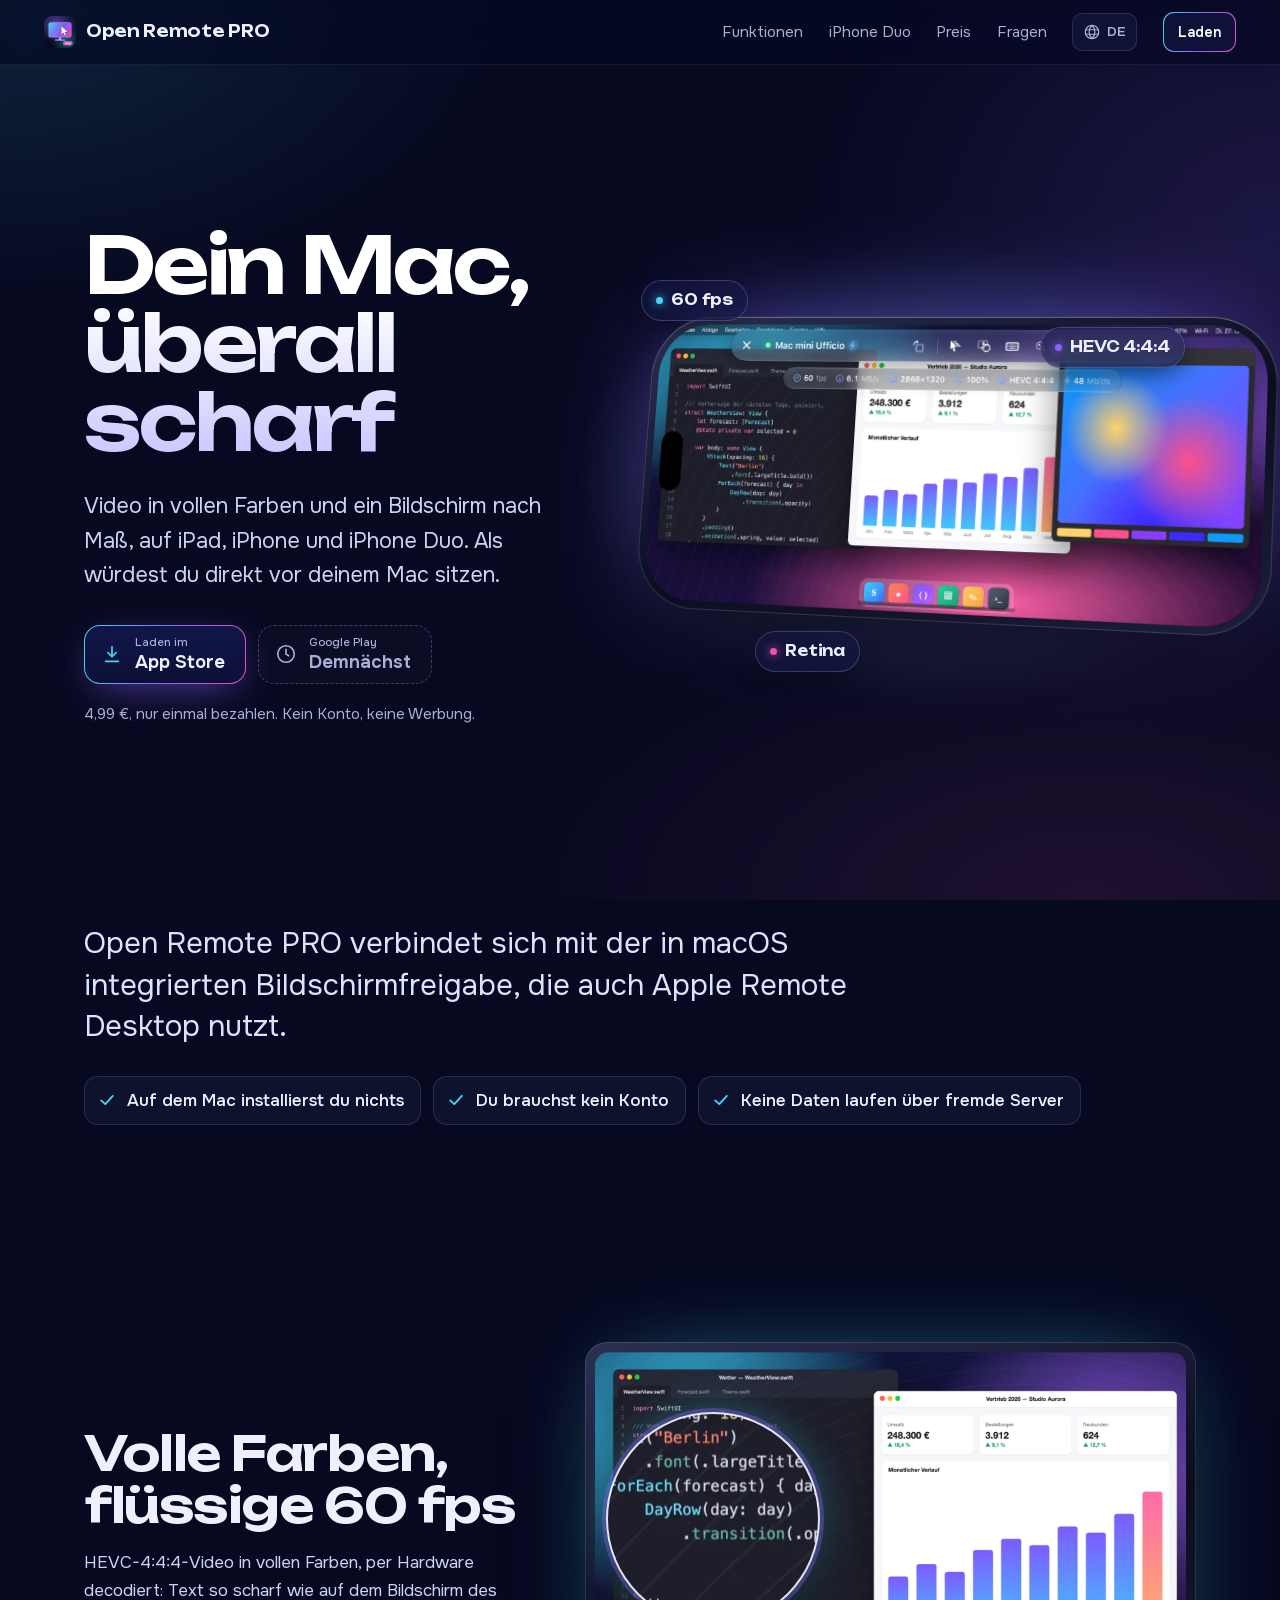
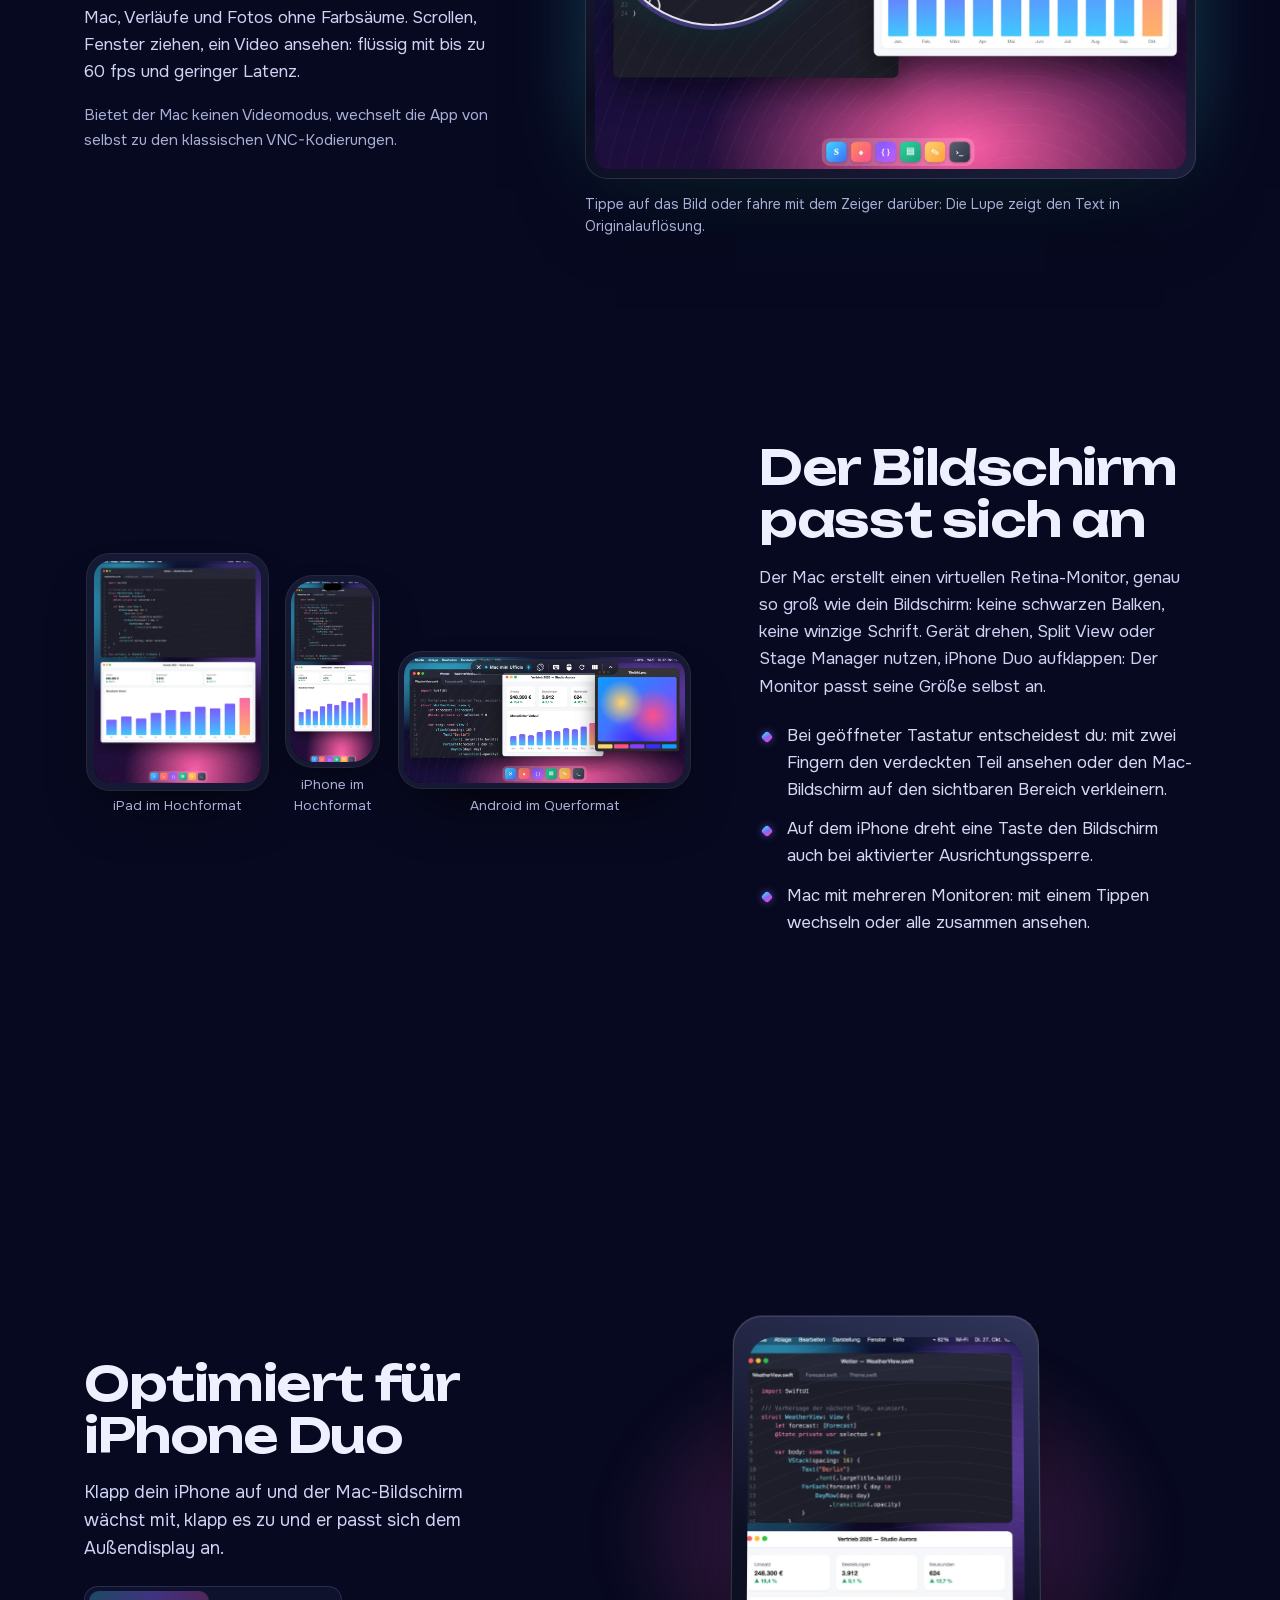
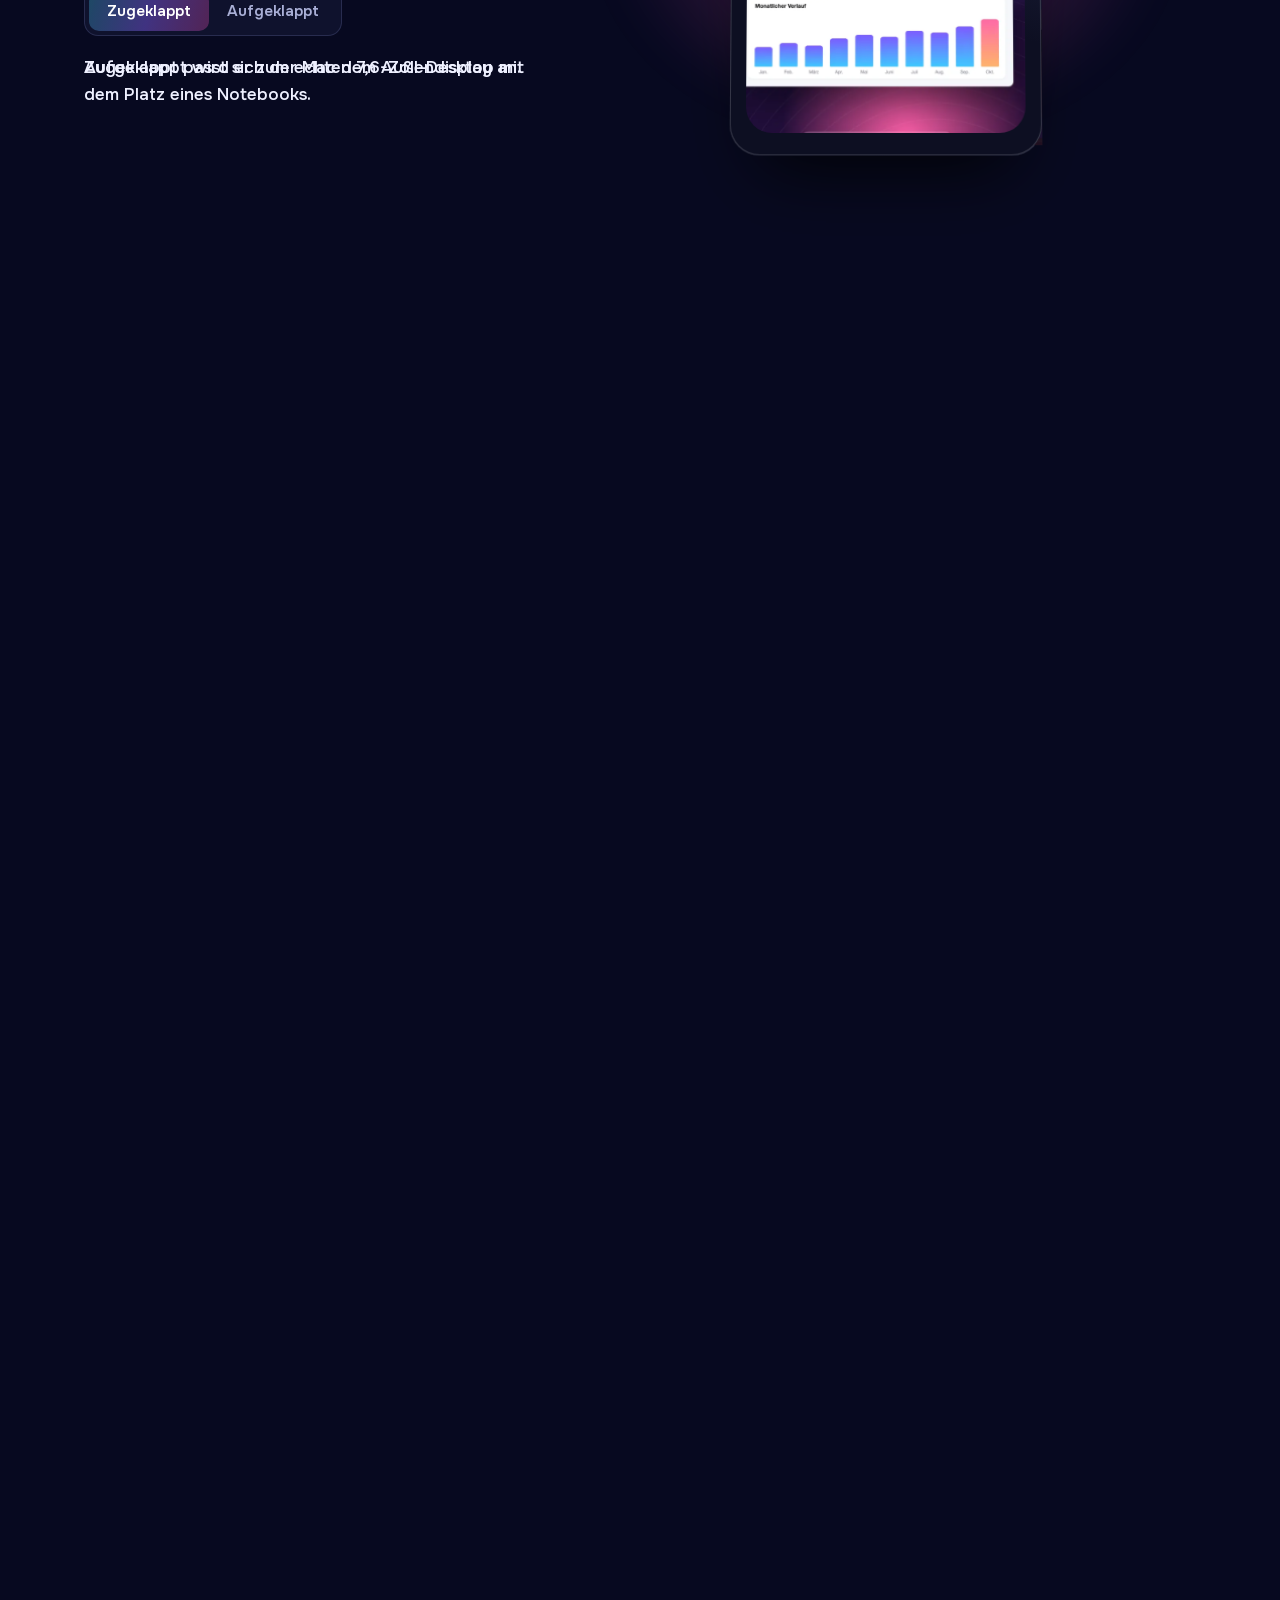
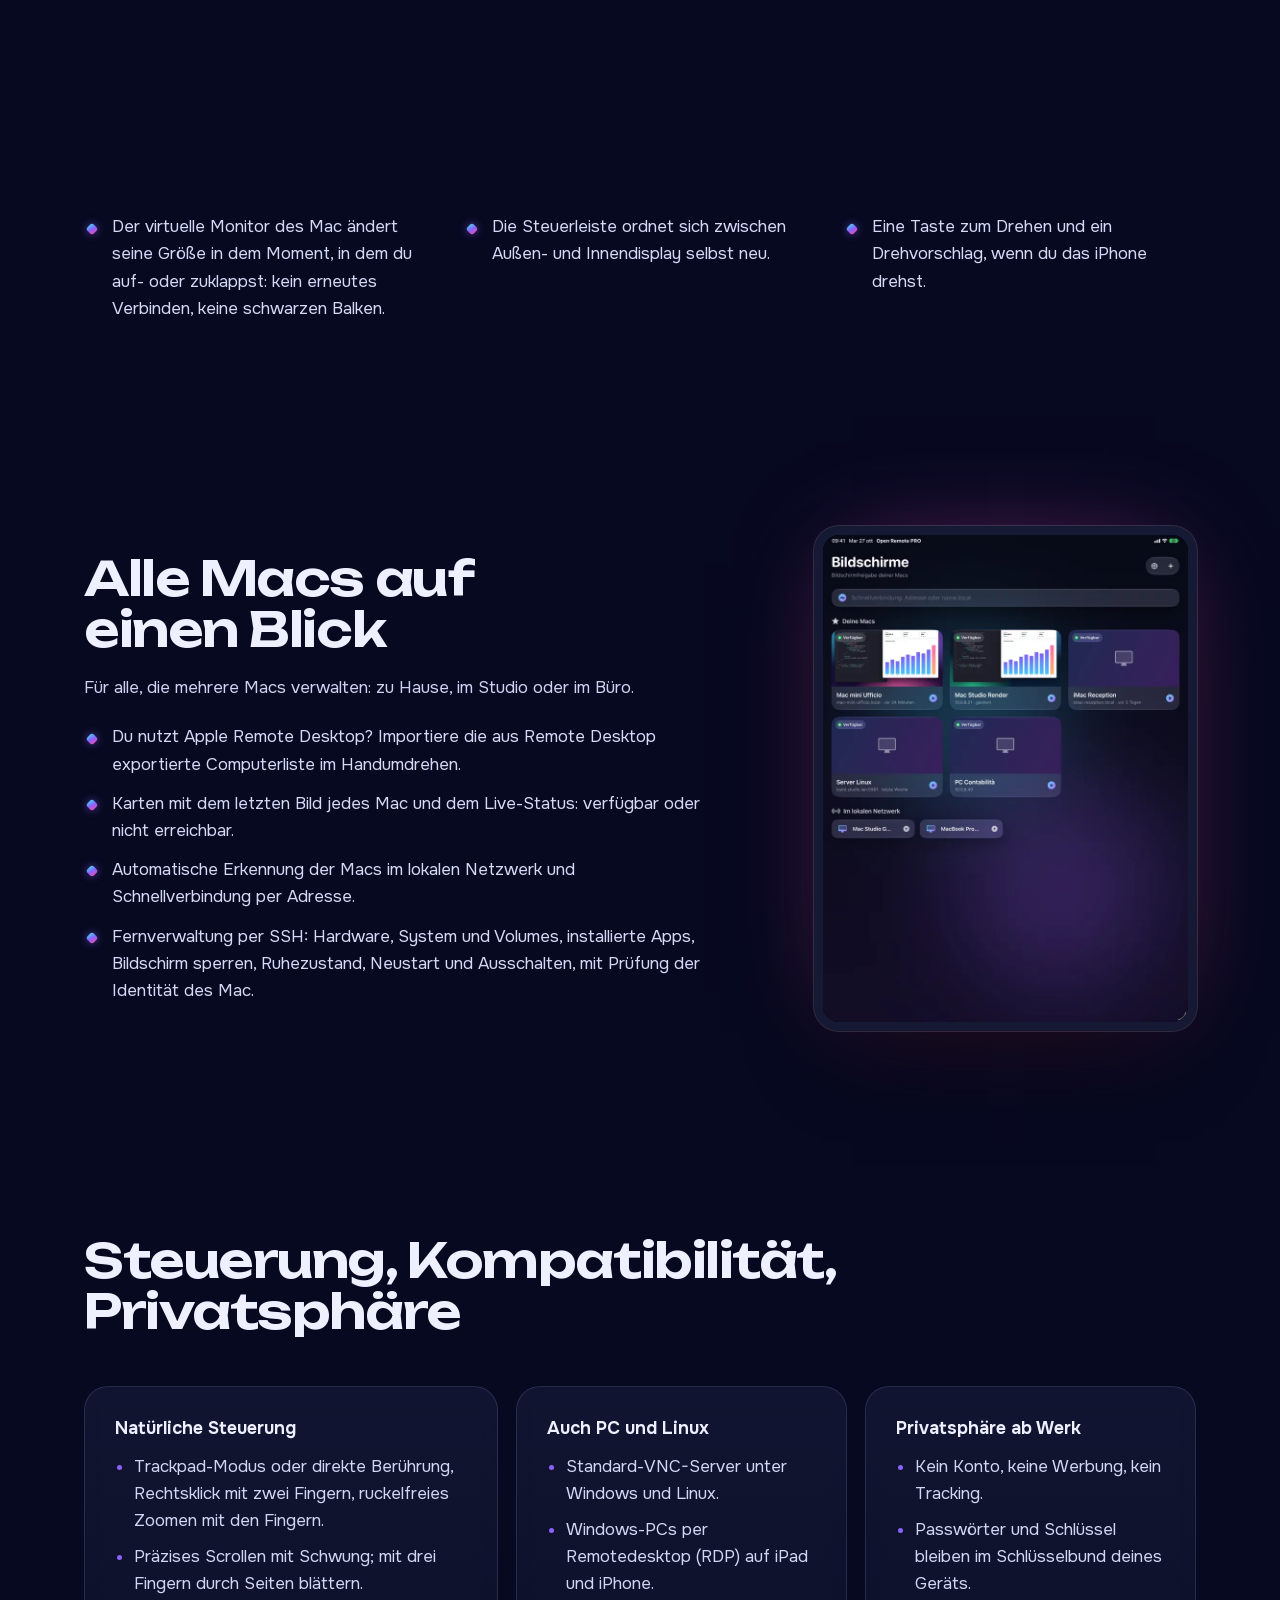
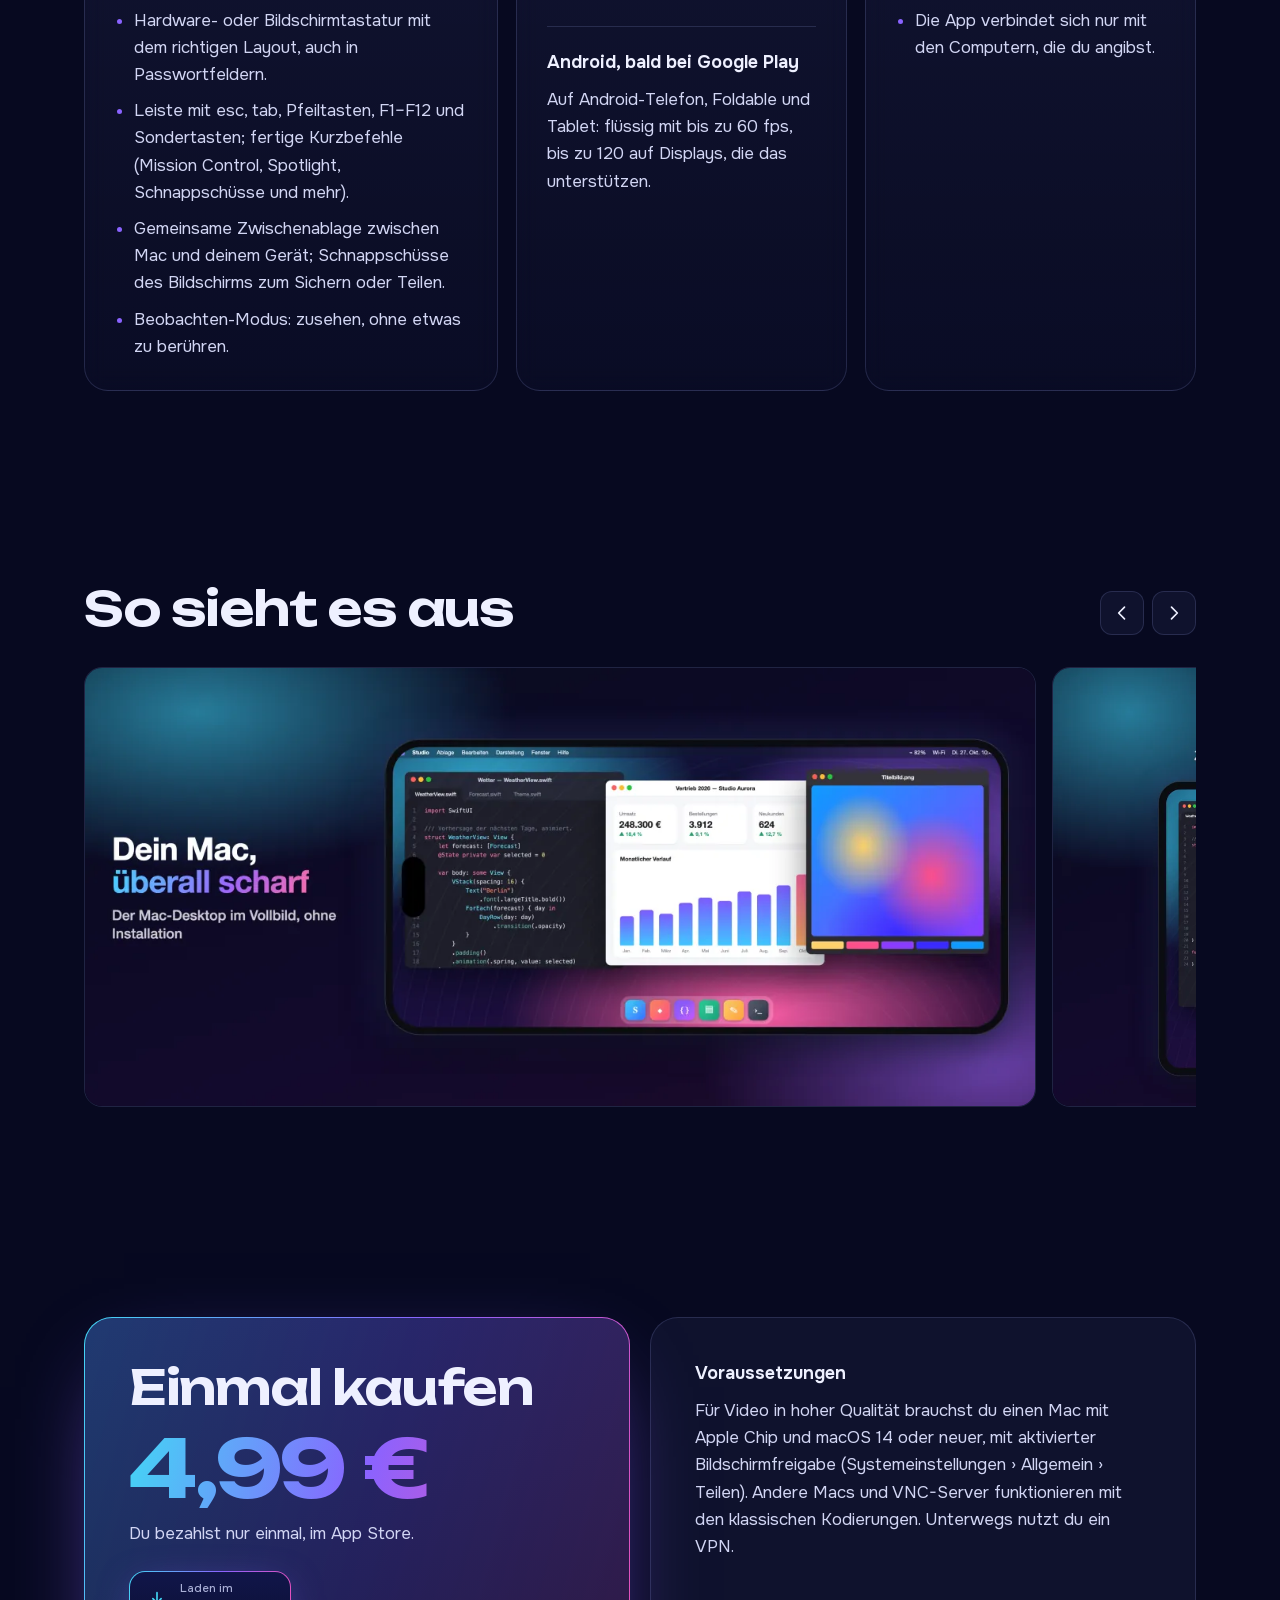
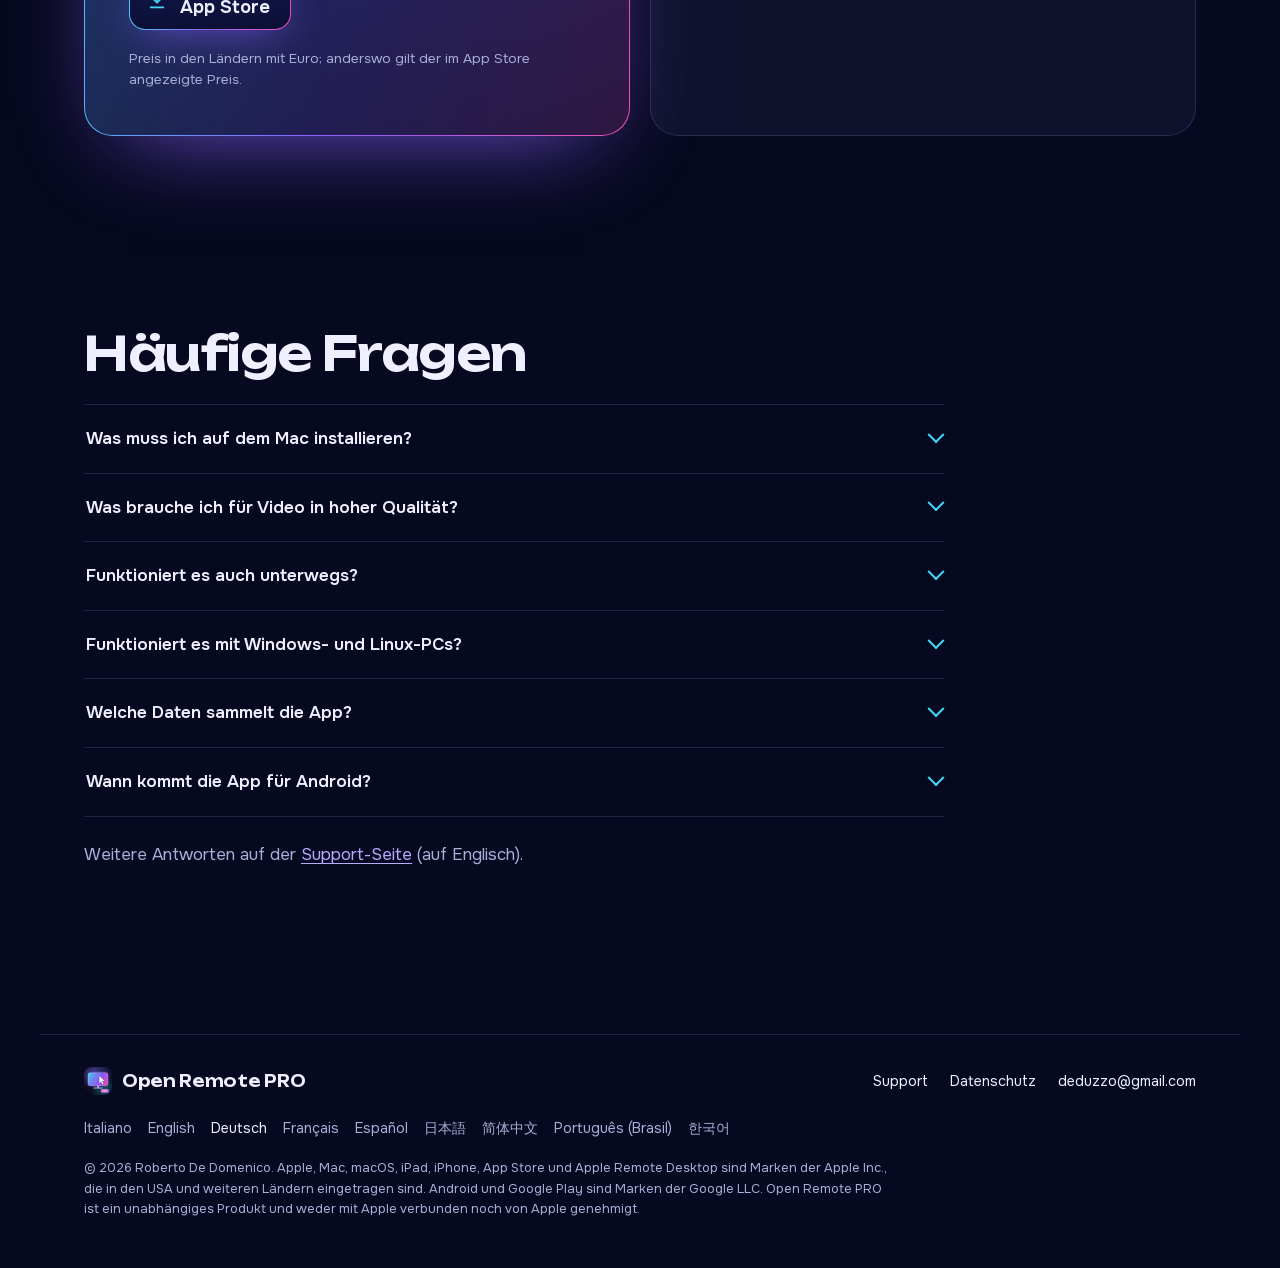
==== de/index.html @ b58b31d4 "Landing in 9 lingue, nuovo stile per supporto e privacy Co-Authored-By: Claude Opus 5.5 <noreply@ant" ====
<!doctype html>
<html lang="de" dir="ltr">
<head>
<meta charset="utf-8">
<meta name="viewport" content="width=device-width,initial-scale=1,viewport-fit=cover">
<title>Open Remote PRO · Dein Mac, überall scharf</title>
<meta name="description" content="Dein Mac auf iPhone, iPad und iPhone Duo: HEVC-4:4:4-Video in vollen Farben mit bis zu 60 fps, ein virtueller Bildschirm nach Maß, Fernverwaltung per SSH. Kein Konto, keine Datensammlung.">
<meta name="theme-color" content="#070920">
<link rel="canonical" href="https://deduzzo.github.io/openremotepro/de/">
<link rel="alternate" hreflang="it" href="https://deduzzo.github.io/openremotepro/">
<link rel="alternate" hreflang="en" href="https://deduzzo.github.io/openremotepro/en/">
<link rel="alternate" hreflang="de" href="https://deduzzo.github.io/openremotepro/de/">
<link rel="alternate" hreflang="fr" href="https://deduzzo.github.io/openremotepro/fr/">
<link rel="alternate" hreflang="es" href="https://deduzzo.github.io/openremotepro/es/">
<link rel="alternate" hreflang="ja" href="https://deduzzo.github.io/openremotepro/ja/">
<link rel="alternate" hreflang="zh-Hans" href="https://deduzzo.github.io/openremotepro/zh-hans/">
<link rel="alternate" hreflang="pt-BR" href="https://deduzzo.github.io/openremotepro/pt-br/">
<link rel="alternate" hreflang="ko" href="https://deduzzo.github.io/openremotepro/ko/">
<link rel="alternate" hreflang="x-default" href="https://deduzzo.github.io/openremotepro/en/">
<meta property="og:type" content="website">
<meta property="og:site_name" content="Open Remote PRO">
<meta property="og:title" content="Open Remote PRO · Dein Mac, überall scharf">
<meta property="og:description" content="Dein Mac auf iPhone, iPad und iPhone Duo: HEVC-4:4:4-Video in vollen Farben mit bis zu 60 fps, ein virtueller Bildschirm nach Maß, Fernverwaltung per SSH. Kein Konto, keine Datensammlung.">
<meta property="og:url" content="https://deduzzo.github.io/openremotepro/de/">
<meta property="og:locale" content="de_DE">
<meta property="og:image" content="https://deduzzo.github.io/openremotepro/img/de/og.jpg">
<meta property="og:image:width" content="1024">
<meta property="og:image:height" content="500">
<meta name="twitter:card" content="summary_large_image">
<link rel="icon" type="image/png" href="../img/favicon.png">
<link rel="apple-touch-icon" href="../img/apple-touch-icon.png">
<link rel="preload" href="../fonts/unbounded.woff2" as="font" type="font/woff2" crossorigin>
<link rel="preload" href="../img/de/hero.webp" as="image">
<link rel="stylesheet" href="../style.css">
<script>document.documentElement.classList.add('js')</script>
</head>
<body class="landing">
<a class="skip" href="#main">Zum Inhalt springen</a>

<header class="top">
  <a class="brand" href="./"><img src="../img/icon.webp" width="32" height="32" alt=""><span>Open Remote PRO</span></a>
  <nav class="top-nav" aria-label="Abschnitte">
    <a href="#funzioni">Funktionen</a>
    <a href="#duo">iPhone Duo</a>
    <a href="#prezzo">Preis</a>
    <a href="#faq">Fragen</a>
  </nav>
  <details class="lang">
    <summary aria-label="Sprache"><svg viewBox="0 0 24 24" width="18" height="18" aria-hidden="true"><path fill="none" stroke="currentColor" stroke-width="1.6" d="M12 21a9 9 0 1 0 0-18 9 9 0 0 0 0 18Zm0 0c2.5-2.4 3.8-5.4 3.8-9S14.5 5.4 12 3m0 18c-2.5-2.4-3.8-5.4-3.8-9S9.5 5.4 12 3M3.5 9h17M3.5 15h17"/></svg><span>DE</span></summary>
    <ul><li><a href="../" hreflang="it" lang="it">Italiano</a></li><li><a href="../en/" hreflang="en" lang="en">English</a></li><li><a href="../de/" hreflang="de" lang="de" aria-current="page">Deutsch</a></li><li><a href="../fr/" hreflang="fr" lang="fr">Français</a></li><li><a href="../es/" hreflang="es" lang="es">Español</a></li><li><a href="../ja/" hreflang="ja" lang="ja">日本語</a></li><li><a href="../zh-hans/" hreflang="zh-Hans" lang="zh-Hans">简体中文</a></li><li><a href="../pt-br/" hreflang="pt-BR" lang="pt-BR">Português (Brasil)</a></li><li><a href="../ko/" hreflang="ko" lang="ko">한국어</a></li></ul>
  </details>
  <a class="btn btn-small" href="https://apps.apple.com/app/id6828052464">Laden</a>
</header>

<main id="main">

<section class="hero">
  <div class="hero-text">
    <h1>Dein Mac, überall scharf</h1>
    <p class="hero-lead">Video in vollen Farben und ein Bildschirm nach Maß, auf iPad, iPhone und iPhone Duo. Als würdest du direkt vor deinem Mac sitzen.</p>
    <div class="cta-row">
      <a class="store store-apple" href="https://apps.apple.com/app/id6828052464">
        <svg viewBox="0 0 24 24" width="22" height="22" aria-hidden="true"><path fill="none" stroke="currentColor" stroke-width="1.8" stroke-linecap="round" d="M12 4v11m0 0-4.5-4.5M12 15l4.5-4.5M5 20h14"/></svg>
        <span><small>Laden im</small>App Store</span>
      </a>
      <span class="store store-soon" aria-disabled="true">
        <svg viewBox="0 0 24 24" width="22" height="22" aria-hidden="true"><path fill="none" stroke="currentColor" stroke-width="1.8" stroke-linecap="round" d="M12 7v5l3 2M21 12a9 9 0 1 1-18 0 9 9 0 0 1 18 0Z"/></svg>
        <span><small>Google Play</small>Demnächst</span>
      </span>
    </div>
    <p class="hero-price">4,99 €, nur einmal bezahlen. Kein Konto, keine Werbung.</p>
  </div>
  <div class="hero-visual" aria-hidden="false">
    <div class="glow"></div>
    <figure class="phone-land">
      <div class="phone-screen"><img src="../img/de/hero.webp" width="1800" height="828" alt="Der Schreibtisch eines Demo-Mac auf einem iPhone im Querformat, mit der Steuerleiste von Open Remote PRO und der Anzeige 60 fps" fetchpriority="high"></div>
    </figure>
    <ul class="chips" aria-label="Auf einen Blick">
      <li class="chip c1">60 fps</li>
      <li class="chip c2">HEVC 4:4:4</li>
      <li class="chip c3">Retina</li>
    </ul>
  </div>
</section>

<section class="plain" aria-labelledby="t-plain">
  <h2 id="t-plain" class="visually-hidden">So funktioniert es</h2>
  <p class="plain-text">Open Remote PRO verbindet sich mit der in macOS integrierten Bildschirmfreigabe, die auch Apple Remote Desktop nutzt.</p>
  <ul class="plain-list">
    <li><svg viewBox="0 0 24 24" aria-hidden="true"><path d="M5 12.5 10 17l9-10"/></svg>Auf dem Mac installierst du nichts</li>
    <li><svg viewBox="0 0 24 24" aria-hidden="true"><path d="M5 12.5 10 17l9-10"/></svg>Du brauchst kein Konto</li>
    <li><svg viewBox="0 0 24 24" aria-hidden="true"><path d="M5 12.5 10 17l9-10"/></svg>Keine Daten laufen über fremde Server</li>
  </ul>
</section>

<section id="funzioni" class="feature feature-video">
  <div class="feature-text">
    <h2>Volle Farben, flüssige 60 fps</h2>
    <p>HEVC-4:4:4-Video in vollen Farben, per Hardware decodiert: Text so scharf wie auf dem Bildschirm des Mac, Verläufe und Fotos ohne Farbsäume. Scrollen, Fenster ziehen, ein Video ansehen: flüssig mit bis zu 60 fps und geringer Latenz.</p>
    <p class="note">Bietet der Mac keinen Videomodus, wechselt die App von selbst zu den klassischen VNC-Kodierungen.</p>
  </div>
  <figure class="lens-figure reveal" data-lens>
    <div class="frame-flat"><img src="../img/de/duo-open.webp" width="1600" height="1126" alt="Code und Diagramme auf dem Schreibtisch eines Demo-Mac, auf einem aufgeklappten iPhone Duo" loading="lazy"></div>
    <div class="lens" aria-hidden="true"></div>
    <figcaption>Tippe auf das Bild oder fahre mit dem Zeiger darüber: Die Lupe zeigt den Text in Originalauflösung.</figcaption>
  </figure>
</section>

<section class="feature feature-fit">
  <div class="feature-text">
    <h2>Der Bildschirm passt sich an</h2>
    <p>Der Mac erstellt einen virtuellen Retina-Monitor, genau so groß wie dein Bildschirm: keine schwarzen Balken, keine winzige Schrift. Gerät drehen, Split View oder Stage Manager nutzen, iPhone Duo aufklappen: Der Monitor passt seine Größe selbst an.</p>
    <ul class="ticks"><li>Bei geöffneter Tastatur entscheidest du: mit zwei Fingern den verdeckten Teil ansehen oder den Mac-Bildschirm auf den sichtbaren Bereich verkleinern.</li><li>Auf dem iPhone dreht eine Taste den Bildschirm auch bei aktivierter Ausrichtungssperre.</li><li>Mac mit mehreren Monitoren: mit einem Tippen wechseln oder alle zusammen ansehen.</li></ul>
  </div>
  <div class="trio reveal">
    <figure class="dev dev-tablet"><div class="dev-screen"><img src="../img/de/ipad-port.webp" width="720" height="960" alt="Der Schreibtisch des Demo-Mac auf einem iPad im Hochformat, mit übereinander angeordneten Fenstern" loading="lazy"></div><figcaption>iPad im Hochformat</figcaption></figure>
    <figure class="dev dev-phone"><div class="dev-screen"><img src="../img/de/phone-port.webp" width="480" height="1043" alt="Der Schreibtisch des Demo-Mac auf einem iPhone im Hochformat" loading="lazy"></div><figcaption>iPhone im Hochformat</figcaption></figure>
    <figure class="dev dev-android"><div class="dev-screen"><img src="../img/de/android.webp" width="1100" height="495" alt="Der Schreibtisch des Demo-Mac auf einem Android-Telefon im Querformat" loading="lazy"></div><figcaption>Android im Querformat</figcaption></figure>
  </div>
</section>

<section id="duo" class="duo" data-duo>
  <div class="duo-track">
    <div class="duo-stage">
      <div class="duo-text">
        <h2>Optimiert für iPhone Duo</h2>
        <p class="duo-lead">Klapp dein iPhone auf und der Mac-Bildschirm wächst mit, klapp es zu und er passt sich dem Außendisplay an.</p>
        <div class="duo-switch" role="group" aria-label="iPhone Duo">
          <button type="button" data-duo-set="0" aria-pressed="false">Zugeklappt</button>
          <button type="button" data-duo-set="1" aria-pressed="true">Aufgeklappt</button>
        </div>
        <p class="duo-state">
          <span class="s-closed">Zugeklappt passt sich der Mac dem Außendisplay an.</span>
          <span class="s-open">Aufgeklappt wird er zum echten 7,6-Zoll-Desktop mit dem Platz eines Notebooks.</span>
        </p>
      </div>
      <div class="duo-visual">
        <div class="duo-device" style="--p:1">
          <div class="duo-half duo-left"><div class="duo-scr" style="background-image:url(../img/de/duo-open.webp)"></div></div>
          <div class="duo-flap">
            <div class="duo-face duo-front"><div class="duo-scr" style="background-image:url(../img/de/duo-open.webp)"></div></div>
            <div class="duo-face duo-back"><div class="duo-outer"><img src="../img/de/duo-closed.webp" width="700" height="1018" alt="Der Demo-Mac auf dem Außendisplay eines zugeklappten iPhone Duo" loading="lazy"></div></div>
          </div>
          <span class="duo-hinge" aria-hidden="true"></span>
        </div>
        <img class="visually-hidden" src="../img/de/duo-open.webp" alt="Der Demo-Mac auf dem Innendisplay eines aufgeklappten iPhone Duo" loading="lazy">
      </div>
    </div>
  </div>
  <ul class="ticks duo-ticks"><li>Der virtuelle Monitor des Mac ändert seine Größe in dem Moment, in dem du auf- oder zuklappst: kein erneutes Verbinden, keine schwarzen Balken.</li><li>Die Steuerleiste ordnet sich zwischen Außen- und Innendisplay selbst neu.</li><li>Eine Taste zum Drehen und ein Drehvorschlag, wenn du das iPhone drehst.</li></ul>
</section>

<section class="feature feature-manage">
  <div class="feature-text">
    <h2>Alle Macs auf einen Blick</h2>
    <p>Für alle, die mehrere Macs verwalten: zu Hause, im Studio oder im Büro.</p>
    <ul class="ticks"><li>Du nutzt Apple Remote Desktop? Importiere die aus Remote Desktop exportierte Computerliste im Handumdrehen.</li><li>Karten mit dem letzten Bild jedes Mac und dem Live-Status: verfügbar oder nicht erreichbar.</li><li>Automatische Erkennung der Macs im lokalen Netzwerk und Schnellverbindung per Adresse.</li><li>Fernverwaltung per SSH: Hardware, System und Volumes, installierte Apps, Bildschirm sperren, Ruhezustand, Neustart und Ausschalten, mit Prüfung der Identität des Mac.</li></ul>
  </div>
  <figure class="dev dev-tablet dev-big reveal"><div class="dev-screen"><img src="../img/de/home.webp" width="760" height="1013" alt="Die Liste der Macs in der App auf dem iPad, mit einer Vorschau jedes Bildschirms und dem Status Verfügbar" loading="lazy"></div></figure>
</section>

<section class="grid-more" aria-labelledby="t-more">
  <h2 id="t-more">Steuerung, Kompatibilität, Privatsphäre</h2>
  <div class="more-cols">
    <div class="more">
      <h3>Natürliche Steuerung</h3>
      <ul><li>Trackpad-Modus oder direkte Berührung, Rechtsklick mit zwei Fingern, ruckelfreies Zoomen mit den Fingern.</li><li>Präzises Scrollen mit Schwung; mit drei Fingern durch Seiten blättern.</li><li>Hardware- oder Bildschirmtastatur mit dem richtigen Layout, auch in Passwortfeldern.</li><li>Leiste mit esc, tab, Pfeiltasten, F1–F12 und Sondertasten; fertige Kurzbefehle (Mission Control, Spotlight, Schnappschüsse und mehr).</li><li>Gemeinsame Zwischenablage zwischen Mac und deinem Gerät; Schnappschüsse des Bildschirms zum Sichern oder Teilen.</li><li>Beobachten-Modus: zusehen, ohne etwas zu berühren.</li></ul>
    </div>
    <div class="more">
      <h3>Auch PC und Linux</h3>
      <ul><li>Standard-VNC-Server unter Windows und Linux.</li><li>Windows-PCs per Remotedesktop (RDP) auf iPad und iPhone.</li></ul>
      <h3>Android, bald bei Google Play</h3>
      <p>Auf Android-Telefon, Foldable und Tablet: flüssig mit bis zu 60 fps, bis zu 120 auf Displays, die das unterstützen.</p>
    </div>
    <div class="more">
      <h3>Privatsphäre ab Werk</h3>
      <ul><li>Kein Konto, keine Werbung, kein Tracking.</li><li>Passwörter und Schlüssel bleiben im Schlüsselbund deines Geräts.</li><li>Die App verbindet sich nur mit den Computern, die du angibst.</li></ul>
    </div>
  </div>
</section>

<section class="gallery" aria-labelledby="t-gal">
  <div class="gallery-head">
    <h2 id="t-gal">So sieht es aus</h2>
    <div class="gallery-nav">
      <button type="button" data-gal="-1" aria-label="Vorheriges Bild"><svg viewBox="0 0 24 24" aria-hidden="true"><path d="M15 5l-7 7 7 7"/></svg></button>
      <button type="button" data-gal="1" aria-label="Nächstes Bild"><svg viewBox="0 0 24 24" aria-hidden="true"><path d="M9 5l7 7-7 7"/></svg></button>
    </div>
  </div>
  <ul class="gallery-track" tabindex="0" aria-label="So sieht es aus">
    <li class="g-land"><img src="../img/de/g1.webp" width="1200" height="552" alt="Dein Mac, überall scharf: der Mac-Desktop im Vollbild auf dem iPhone" loading="lazy"></li>
    <li class="g-wide"><img src="../img/de/g2.webp" width="1100" height="774" alt="Optimiert für iPhone Duo: zu- oder aufgeklappt, der Mac-Bildschirm passt sich an" loading="lazy"></li>
    <li class="g-port"><img src="../img/de/g3.webp" width="700" height="933" alt="Alle Macs auf einen Blick: Vorschau jedes Bildschirms und Live-Status" loading="lazy"></li>
    <li class="g-land"><img src="../img/de/g4.webp" width="1200" height="552" alt="Volle Farben, flüssige 60 fps: HEVC-4:4:4-Video, per Hardware decodiert" loading="lazy"></li>
    <li class="g-port"><img src="../img/de/g5.webp" width="700" height="933" alt="Steuerung nach Maß: Trackpad oder direkte Berührung, Tastatur mit dem richtigen Layout" loading="lazy"></li>
    <li class="g-land"><img src="../img/de/g6.webp" width="1200" height="675" alt="Der Mac-Desktop auf einem Android-Telefon" loading="lazy"></li>
  </ul>
</section>

<section id="prezzo" class="price" aria-labelledby="t-price">
  <div class="price-card">
    <h2 id="t-price">Einmal kaufen</h2>
    <p class="price-tag">4,99 €</p>
    <p class="price-sub">Du bezahlst nur einmal, im App Store.</p>
    <a class="store store-apple" href="https://apps.apple.com/app/id6828052464">
      <svg viewBox="0 0 24 24" width="22" height="22" aria-hidden="true"><path fill="none" stroke="currentColor" stroke-width="1.8" stroke-linecap="round" d="M12 4v11m0 0-4.5-4.5M12 15l4.5-4.5M5 20h14"/></svg>
      <span><small>Laden im</small>App Store</span>
    </a>
    <p class="note">Preis in den Ländern mit Euro; anderswo gilt der im App Store angezeigte Preis.</p>
  </div>
  <div class="req">
    <h3>Voraussetzungen</h3>
    <p>Für Video in hoher Qualität brauchst du einen Mac mit Apple Chip und macOS 14 oder neuer, mit aktivierter Bildschirmfreigabe (Systemeinstellungen › Allgemein › Teilen). Andere Macs und VNC-Server funktionieren mit den klassischen Kodierungen. Unterwegs nutzt du ein VPN.</p>
  </div>
</section>

<section id="faq" class="faq" aria-labelledby="t-faq">
  <h2 id="t-faq">Häufige Fragen</h2>
  <details><summary>Was muss ich auf dem Mac installieren?</summary><div class="faq-a"><p>Nichts. Öffne auf dem Mac Systemeinstellungen › Allgemein › Teilen und aktiviere die Bildschirmfreigabe. Füge den Mac dann in der App hinzu (im selben Netzwerk erscheint er schon in der Liste) und melde dich mit Name und Passwort eines Benutzers dieses Mac an.</p></div></details>
<details><summary>Was brauche ich für Video in hoher Qualität?</summary><div class="faq-a"><p>Einen Mac mit Apple Chip und macOS 14 oder neuer. Andere Macs und VNC-Server funktionieren mit den klassischen Kodierungen.</p></div></details>
<details><summary>Funktioniert es auch unterwegs?</summary><div class="faq-a"><p>Ja, mit einem VPN in das Netzwerk des Mac. Gib die Bildschirmfreigabe nicht direkt ins Internet frei.</p></div></details>
<details><summary>Funktioniert es mit Windows- und Linux-PCs?</summary><div class="faq-a"><p>Ja, mit Standard-VNC-Servern unter Windows und Linux. Auf iPad und iPhone verbindest du dich außerdem per Remotedesktop (RDP) mit Windows-PCs.</p></div></details>
<details><summary>Welche Daten sammelt die App?</summary><div class="faq-a"><p>Keine: kein Konto, keine Werbung, kein Tracking. Computerliste, Passwörter und Schlüssel bleiben auf deinem Gerät, und die App verbindet sich nur mit den Computern, die du angibst.</p></div></details>
<details><summary>Wann kommt die App für Android?</summary><div class="faq-a"><p>Die Android-App kommt bald zu Google Play, für Telefone, Foldables und Tablets.</p></div></details>
  <p class="faq-more">Weitere Antworten auf der <a href="../en/support.html">Support-Seite</a> (auf Englisch).</p>
</section>

</main>

<footer class="foot">
  <div class="foot-row">
    <a class="brand" href="./"><img src="../img/icon.webp" width="28" height="28" alt=""><span>Open Remote PRO</span></a>
    <nav aria-label="Informationen">
      <a href="../en/support.html">Support</a>
      <a href="../en/privacy.html">Datenschutz</a>
      <a href="mailto:deduzzo@gmail.com">deduzzo@gmail.com</a>
    </nav>
  </div>
  <p class="langs-inline"><a href="../" hreflang="it" lang="it">Italiano</a> <a href="../en/" hreflang="en" lang="en">English</a> <a href="../de/" hreflang="de" lang="de" aria-current="page">Deutsch</a> <a href="../fr/" hreflang="fr" lang="fr">Français</a> <a href="../es/" hreflang="es" lang="es">Español</a> <a href="../ja/" hreflang="ja" lang="ja">日本語</a> <a href="../zh-hans/" hreflang="zh-Hans" lang="zh-Hans">简体中文</a> <a href="../pt-br/" hreflang="pt-BR" lang="pt-BR">Português (Brasil)</a> <a href="../ko/" hreflang="ko" lang="ko">한국어</a></p>
  <p class="legal">© 2026 Roberto De Domenico. Apple, Mac, macOS, iPad, iPhone, App Store und Apple Remote Desktop sind Marken der Apple Inc., die in den USA und weiteren Ländern eingetragen sind. Android und Google Play sind Marken der Google LLC. Open Remote PRO ist ein unabhängiges Produkt und weder mit Apple verbunden noch von Apple genehmigt.</p>
</footer>
<script src="../main.js" defer></script>
</body>
</html>
---- style.css ----
/* Open Remote PRO: sito. Toni presi dall'icona: indaco profondo, ciano, viola, magenta. */
@font-face{font-family:"Unbounded";font-style:normal;font-weight:400 700;font-display:swap;src:url(fonts/unbounded.woff2) format("woff2");unicode-range:U+0000-00FF,U+0131,U+0152-0153,U+02BB-02BC,U+02C6,U+02DA,U+02DC,U+0304,U+0308,U+0329,U+2000-206F,U+20AC,U+2122,U+2191,U+2193,U+2212,U+2215,U+FEFF,U+FFFD}
@font-face{font-family:"Onest";font-style:normal;font-weight:400 700;font-display:swap;src:url(fonts/onest.woff2) format("woff2");unicode-range:U+0000-00FF,U+0131,U+0152-0153,U+02BB-02BC,U+02C6,U+02DA,U+02DC,U+0304,U+0308,U+0329,U+2000-206F,U+20AC,U+2122,U+2191,U+2193,U+2212,U+2215,U+FEFF,U+FFFD}

:root{
  color-scheme:dark;
  --bg:#070920;
  --bg-2:#0e1238;
  --panel:rgba(150,160,255,.06);
  --line:rgba(170,180,255,.16);
  --text:#eef0ff;
  --muted:#a9afd6;
  --cyan:#43d6f5;
  --violet:#8a63ff;
  --pink:#ee4fb5;
  --grad:linear-gradient(105deg,var(--cyan),var(--violet) 52%,var(--pink));
  --bezel:linear-gradient(160deg,#2b3052,#0b0d1f 55%,#1b1f3b);
  --gutter:clamp(16px,4.5vw,44px);
  --max:1200px;
  --cjk:system-ui;
  --display:"Unbounded",var(--cjk),system-ui,sans-serif;
  --body:"Onest",var(--cjk),system-ui,-apple-system,"Segoe UI",sans-serif;
  --ease:cubic-bezier(.2,.7,.1,1);
}
:lang(ja){--cjk:"Hiragino Sans","Hiragino Kaku Gothic ProN","Yu Gothic UI","Noto Sans JP",Meiryo}
:lang(zh-Hans){--cjk:"PingFang SC","Hiragino Sans GB","Microsoft YaHei","Noto Sans SC"}
:lang(ko){--cjk:"Apple SD Gothic Neo","Malgun Gothic","Noto Sans KR"}

*,*::before,*::after{box-sizing:border-box}
html{-webkit-text-size-adjust:100%;text-size-adjust:100%;scroll-behavior:smooth;scroll-padding-top:80px}
html,body{overflow-x:clip}
body{margin:0;background:var(--bg);color:var(--text);font:400 1.0625rem/1.6 var(--body);-webkit-font-smoothing:antialiased;min-height:100vh}
body::before{content:"";position:fixed;inset:0;z-index:-1;pointer-events:none;background:
  radial-gradient(60vw 50vh at 0% 0%,rgba(67,214,245,.13),transparent 70%),
  radial-gradient(55vw 60vh at 100% 25%,rgba(138,99,255,.16),transparent 70%),
  radial-gradient(70vw 50vh at 85% 100%,rgba(238,79,181,.10),transparent 70%)}
img{max-width:100%;height:auto;display:block}
a{color:#b9a9ff;text-underline-offset:3px}
a:hover{color:#fff}
:focus-visible{outline:2px solid var(--cyan);outline-offset:3px;border-radius:6px}
h1,h2,h3{margin:0;overflow-wrap:break-word}
h1,h2{font-family:var(--display);font-weight:600;letter-spacing:-.03em;text-wrap:balance}
h2{font-size:clamp(1.7rem,1rem + 2.6vw,3rem);line-height:1.08}
h3{font-size:1.125rem;font-weight:650;line-height:1.3}
p{margin:0}
:lang(ja) h1,:lang(ja) h2,:lang(zh-Hans) h1,:lang(zh-Hans) h2,:lang(ko) h1,:lang(ko) h2{letter-spacing:0;line-height:1.3;font-weight:700}
:lang(ja) h1,:lang(ja) h2{word-break:auto-phrase}
:lang(ja) .hero h1,:lang(zh-Hans) .hero h1,:lang(ko) .hero h1{font-size:clamp(2.1rem,1rem + 3.6vw,3.9rem);line-height:1.18;letter-spacing:0}
:lang(ko){word-break:keep-all}
:lang(ja) body,:lang(zh-Hans) body,:lang(ko) body{line-height:1.75}
.visually-hidden{position:absolute!important;width:1px;height:1px;overflow:hidden;clip:rect(0 0 0 0);white-space:nowrap}
.skip{position:absolute;left:12px;top:-60px;z-index:100;background:var(--text);color:var(--bg);padding:8px 14px;border-radius:10px}
.skip:focus{top:12px}

/* intestazione */
.top{position:sticky;top:0;z-index:50;display:flex;align-items:center;gap:clamp(8px,2vw,28px);padding:12px var(--gutter);
  background:rgba(7,9,32,.62);backdrop-filter:blur(18px) saturate(1.4);-webkit-backdrop-filter:blur(18px) saturate(1.4);border-bottom:1px solid rgba(170,180,255,.09)}
.brand{display:inline-flex;align-items:center;gap:10px;color:var(--text);text-decoration:none;font-family:var(--display);font-weight:600;font-size:1rem;letter-spacing:-.02em;white-space:nowrap}
.brand img{border-radius:8px}
.top-nav{display:flex;gap:clamp(12px,2vw,26px);margin-left:auto}
.top-nav a,.doc-nav a{color:var(--muted);text-decoration:none;font-size:.95rem}
.top-nav a:hover,.doc-nav a:hover,.doc-nav a[aria-current]{color:var(--text)}
.doc-nav{display:flex;flex-wrap:wrap;gap:6px 18px;margin-left:auto}
.lang{position:relative}
.lang summary{list-style:none;display:flex;align-items:center;gap:6px;cursor:pointer;color:var(--muted);font-size:.85rem;font-weight:600;padding:7px 10px;border-radius:10px;border:1px solid var(--line);background:var(--panel)}
.lang summary::-webkit-details-marker{display:none}
.lang summary:hover,.lang[open] summary{color:var(--text)}
.lang ul{position:absolute;right:0;top:calc(100% + 8px);margin:0;padding:6px;list-style:none;min-width:200px;border-radius:14px;border:1px solid var(--line);
  background:rgba(14,18,56,.92);backdrop-filter:blur(20px);-webkit-backdrop-filter:blur(20px);box-shadow:0 20px 50px -10px rgba(0,0,0,.6);animation:drop .18s var(--ease)}
.lang a{display:block;padding:8px 12px;border-radius:9px;color:var(--text);text-decoration:none;font-size:.95rem}
.lang a:hover{background:rgba(255,255,255,.07)}
.lang a[aria-current]{background:rgba(138,99,255,.22)}
@keyframes drop{from{opacity:0;transform:translateY(-6px)}}
.btn-small{font-size:.875rem;font-weight:600;color:#fff;text-decoration:none;padding:8px 14px;border-radius:11px;background:linear-gradient(var(--bg-2),var(--bg-2)) padding-box,var(--grad) border-box;border:1.5px solid transparent;white-space:nowrap;transition:box-shadow .25s}
.btn-small:hover{box-shadow:0 0 22px -4px rgba(138,99,255,.8);color:#fff}
@media (max-width:860px){.top-nav{display:none}.lang{margin-left:auto}}
@media (max-width:440px){.top .btn-small{display:none}}

/* blocchi della landing */
main{display:block}
.landing main>section{max-width:var(--max);margin-inline:auto;padding-inline:var(--gutter)}

/* hero */
.hero{display:grid;gap:clamp(36px,5vw,64px);align-items:center;padding-block:clamp(40px,7vw,96px) clamp(48px,8vw,110px);min-height:min(calc(100svh - 66px),900px)}
@media (min-width:960px){.hero{grid-template-columns:minmax(0,.92fr) minmax(0,1.08fr)}}
.hero h1{font-size:clamp(2.35rem,1rem + 5.2vw,4.9rem);line-height:1;letter-spacing:-.045em;
  background:linear-gradient(180deg,#fff 30%,#c9c3ff);-webkit-background-clip:text;background-clip:text;color:transparent;padding-bottom:.08em}
.hero-lead{margin-top:22px;font-size:clamp(1.1rem,1rem + .5vw,1.35rem);color:#cfd3f3;max-width:34ch}
.cta-row{display:flex;flex-wrap:wrap;gap:12px;margin-top:32px}
.store{display:inline-flex;align-items:center;gap:12px;padding:11px 20px 11px 16px;border-radius:16px;text-decoration:none;color:var(--text);font-weight:650;font-size:1.15rem;line-height:1.1}
.store small{display:block;font-size:.72rem;font-weight:500;color:var(--muted);margin-bottom:2px}
.store-apple{background:linear-gradient(#11164a,#0c1036) padding-box,var(--grad) border-box;border:1.5px solid transparent;box-shadow:0 10px 40px -12px rgba(138,99,255,.7);transition:transform .25s var(--ease),box-shadow .25s}
.store-apple:hover{color:#fff;transform:translateY(-2px);box-shadow:0 14px 50px -10px rgba(238,79,181,.65),0 0 0 4px rgba(138,99,255,.12)}
.store-apple svg{color:var(--cyan)}
.store-soon{border:1px dashed rgba(170,180,255,.3);color:var(--muted);background:rgba(255,255,255,.02)}
.hero-price{margin-top:18px;color:var(--muted);font-size:.95rem}

.hero-visual{position:relative;perspective:1600px;padding-block:6% 10%}
.hero-visual .glow{position:absolute;inset:-10% -20% -10% -10%;z-index:-1;background:radial-gradient(closest-side,rgba(138,99,255,.45),rgba(67,214,245,.12) 55%,transparent);filter:blur(10px)}
.phone-land{margin:0;width:112%;max-width:900px;border-radius:min(7vw,64px);padding:1.5%;background:var(--bezel);
  box-shadow:inset 0 0 0 1px rgba(255,255,255,.14),inset 0 1px 0 rgba(255,255,255,.25),0 50px 90px -30px rgba(0,0,0,.85),0 0 120px -30px rgba(138,99,255,.9);
  transform:rotateY(-15deg) rotateX(7deg) rotateZ(1.5deg);transform-origin:30% 50%}
.phone-screen{border-radius:min(5.8vw,54px);overflow:hidden;background:#000}
.phone-screen img{width:100%}
@media (max-width:959px){.phone-land{width:100%;transform:rotateX(10deg) rotateZ(-1deg)}}
.chips{list-style:none;margin:0;padding:0}
.chip{position:absolute;padding:8px 14px;border-radius:999px;font-family:var(--display);font-size:clamp(.72rem,.6rem + .4vw,.9rem);font-weight:600;letter-spacing:-.01em;white-space:nowrap;
  background:rgba(20,24,70,.55);backdrop-filter:blur(14px);-webkit-backdrop-filter:blur(14px);border:1px solid rgba(170,180,255,.25);box-shadow:0 10px 30px -10px rgba(0,0,0,.6)}
.chip::before{content:"";display:inline-block;width:7px;height:7px;border-radius:50%;margin-right:8px;vertical-align:1px;background:var(--c,var(--cyan));box-shadow:0 0 10px var(--c,var(--cyan))}
.c1{left:2%;top:0}
.c2{right:2%;top:12%;--c:var(--violet)}
.c3{left:22%;bottom:0;--c:var(--pink)}

/* caricamento: il dispositivo arriva e lo schermo "si accende" come una connessione che parte */
.js .hero-text>*{animation:fadeup .8s var(--ease) both}
.js .hero-text>:nth-child(2){animation-delay:.08s}
.js .hero-text>:nth-child(3){animation-delay:.16s}
.js .hero-text>:nth-child(4){animation-delay:.24s}
.js .phone-land{animation:arrive 1.3s var(--ease) .1s both}
.js .phone-screen img{animation:poweron .9s cubic-bezier(.6,0,.2,1) .75s both}
.js .chip{animation:pop .6s var(--ease) both}
.js .c1{animation-delay:1.45s}.js .c2{animation-delay:1.6s}.js .c3{animation-delay:1.75s}
.js .hero-visual .glow{animation:fade 1.6s ease .3s both}
@keyframes fadeup{from{opacity:0;transform:translateY(18px)}}
@keyframes fade{from{opacity:0}}
@keyframes arrive{from{opacity:0;transform:rotateY(-38deg) rotateX(24deg) rotateZ(4deg) translate3d(8%,14%,-200px)}}
@keyframes poweron{0%{clip-path:inset(49.6% 0 49.6% 0);filter:brightness(3) saturate(0)}45%{clip-path:inset(49.6% 0 49.6% 0);filter:brightness(2.4) saturate(.2)}100%{clip-path:inset(0);filter:none}}
@keyframes pop{from{opacity:0;transform:translateY(10px) scale(.85)}}

/* striscia "niente da installare" */
.plain{padding-block:clamp(8px,2vw,24px) clamp(64px,9vw,120px)}
.plain-text{font-size:clamp(1.25rem,1rem + 1.1vw,1.85rem);line-height:1.4;max-width:40ch;color:#dfe2ff;text-wrap:pretty}
.plain-list{list-style:none;margin:28px 0 0;padding:0;display:flex;flex-wrap:wrap;gap:10px 12px}
.plain-list li{display:flex;align-items:center;gap:10px;padding:10px 16px 10px 12px;border-radius:14px;background:var(--panel);border:1px solid var(--line);font-weight:550}
.plain-list svg,.ticks li::before{flex:none}
.plain-list svg{width:20px;height:20px;fill:none;stroke:var(--cyan);stroke-width:2.2;stroke-linecap:round;stroke-linejoin:round}

/* sezioni funzione */
.feature{display:grid;gap:clamp(32px,5vw,72px);align-items:center;padding-block:clamp(56px,8vw,112px)}
@media (min-width:960px){
  .feature{grid-template-columns:minmax(0,5fr) minmax(0,7fr)}
  .feature-fit{grid-template-columns:minmax(0,7fr) minmax(0,5fr)}
  .feature-fit .feature-text{order:2}
  .feature-manage{grid-template-columns:minmax(0,7fr) minmax(0,4fr)}
}
.feature-text{max-width:56ch}
.feature-text>p{margin-top:18px;color:#cfd3f3}
.feature-text>.note,.note{color:var(--muted);font-size:.95rem}
.ticks{list-style:none;margin:22px 0 0;padding:0;display:grid;gap:12px}
.ticks li{position:relative;padding-left:28px;color:#d6d9f5}
.ticks li::before{content:"";position:absolute;left:2px;top:.55em;width:12px;height:12px;border-radius:4px;background:var(--grad);box-shadow:0 0 12px rgba(138,99,255,.6);transform:rotate(45deg) scale(.75)}

.lens-figure{position:relative;margin:0;touch-action:pan-y;cursor:zoom-in}
.frame-flat{border-radius:22px;padding:10px;background:var(--bezel);box-shadow:inset 0 0 0 1px rgba(255,255,255,.12),0 40px 80px -30px rgba(0,0,0,.8),0 0 90px -40px rgba(67,214,245,.8)}
.frame-flat img{border-radius:14px;width:100%}
.lens{position:absolute;left:0;top:0;width:clamp(130px,22vw,210px);aspect-ratio:1;border-radius:50%;pointer-events:none;
  background-repeat:no-repeat;background-color:#000;
  box-shadow:0 0 0 2px rgba(255,255,255,.85),0 0 0 6px rgba(138,99,255,.35),0 20px 50px -10px rgba(0,0,0,.8),0 0 40px rgba(67,214,245,.45);
  transform:translate(-50%,-50%);transition:left .35s var(--ease),top .35s var(--ease)}
.lens.live{transition:none}
.no-js .lens,html:not(.js) .lens{display:none}
.lens-figure figcaption{margin-top:14px;color:var(--muted);font-size:.875rem}

.dev{margin:0}
.dev-screen{overflow:hidden;background:#000}
.dev-screen img{width:100%}
.dev figcaption{margin-top:12px;color:var(--muted);font-size:.85rem;text-align:center}
.dev-tablet .dev-screen{border-radius:16px;box-shadow:0 0 0 7px #151933,0 0 0 8px rgba(255,255,255,.13),0 30px 60px -20px rgba(0,0,0,.8)}
.dev-phone .dev-screen{border-radius:22px;box-shadow:0 0 0 5px #151933,0 0 0 6px rgba(255,255,255,.13),0 30px 60px -20px rgba(0,0,0,.8)}
.dev-android .dev-screen{border-radius:18px;box-shadow:0 0 0 5px #151933,0 0 0 6px rgba(255,255,255,.13),0 30px 60px -20px rgba(0,0,0,.8)}
.trio{display:grid;grid-template-columns:1.35fr 1fr;gap:28px 22px;align-items:end;padding:10px}
.trio .dev-android{grid-column:1/-1}
@media (min-width:700px){.trio{display:flex;align-items:flex-end;gap:clamp(18px,2.4vw,30px)}.trio .dev-tablet{flex:3.2}.trio .dev-phone{flex:1.6}.trio .dev-android{flex:5.4}}
.dev-big{max-width:430px;width:100%;justify-self:center;padding:8px}
.dev-big .dev-screen{box-shadow:0 0 0 9px #151933,0 0 0 10px rgba(255,255,255,.13),0 40px 90px -30px rgba(0,0,0,.85),0 0 100px -30px rgba(238,79,181,.6)}

/* iPhone Duo: il dispositivo si apre seguendo lo scorrimento */
.duo{padding-block:clamp(40px,6vw,80px) clamp(56px,8vw,112px)}
.duo-stage{display:grid;gap:clamp(28px,4vw,56px);align-items:center}
@media (min-width:960px){.duo-stage{grid-template-columns:minmax(0,5fr) minmax(0,7fr)}}
.duo-lead{margin-top:16px;color:#cfd3f3;font-size:1.1rem;max-width:44ch}
.duo-switch{display:inline-flex;margin-top:24px;padding:4px;border-radius:14px;background:var(--panel);border:1px solid var(--line)}
.duo-switch button{font:inherit;font-weight:600;font-size:.95rem;color:var(--muted);background:none;border:0;padding:8px 18px;border-radius:10px;cursor:pointer;transition:color .2s,background .3s}
.duo-switch button[aria-pressed="true"]{color:#fff;background:linear-gradient(105deg,rgba(67,214,245,.28),rgba(138,99,255,.4),rgba(238,79,181,.3))}
.duo-state{display:grid;margin-top:18px;min-height:3.2em;color:var(--text);font-weight:550}
.duo-state span{grid-area:1/1;transition:opacity .35s,transform .35s var(--ease)}
.duo .s-closed{opacity:0;transform:translateY(6px)}
.duo.is-closed .s-closed{opacity:1;transform:none}
.duo.is-closed .s-open{opacity:0;transform:translateY(-6px)}
.duo-ticks{max-width:62ch;margin-top:clamp(28px,4vw,48px)}
@media (min-width:960px){.duo-ticks{grid-template-columns:repeat(3,1fr);max-width:none;gap:28px}}

.duo-visual{position:relative;perspective:2000px;padding-block:4%}
.duo-visual::before{content:"";position:absolute;inset:10% 5%;z-index:-1;background:radial-gradient(closest-side,rgba(138,99,255,.5),rgba(238,79,181,.15) 60%,transparent);filter:blur(20px);opacity:calc(.35 + var(--glow,1) * .65)}
.duo-device{--p:1;--r:clamp(14px,2.6vw,30px);--b:clamp(5px,.9vw,10px);position:relative;width:100%;max-width:780px;margin-inline:auto;aspect-ratio:1.4;transform-style:preserve-3d;
  transform:translateX(calc(25% * (1 - var(--p)))) rotateX(6deg)}
.duo-half,.duo-flap{position:absolute;top:0;bottom:0;width:50%}
.duo-left{left:0;padding:var(--b) 0 var(--b) var(--b);border-radius:var(--r) calc(var(--r) * (1 - var(--p))) calc(var(--r) * (1 - var(--p))) var(--r);background:var(--bezel);box-shadow:inset 0 0 0 1px rgba(255,255,255,.12),0 40px 70px -30px rgba(0,0,0,.9)}
.duo-flap{left:50%;transform-origin:0 50%;transform-style:preserve-3d;transform:rotateY(calc(-180deg * (1 - var(--p))))}
.duo-face{position:absolute;inset:0;backface-visibility:hidden;-webkit-backface-visibility:hidden}
.duo-front{padding:var(--b) var(--b) var(--b) 0;border-radius:0 var(--r) var(--r) 0;background:var(--bezel);box-shadow:inset 0 0 0 1px rgba(255,255,255,.12),0 40px 70px -30px rgba(0,0,0,.9)}
.duo-back{transform:rotateY(180deg);border-radius:var(--r);background:linear-gradient(200deg,#30355a,#0d0f22 60%);padding:calc(var(--b) * 2.2) calc(var(--b) * 1.6);box-shadow:inset 0 0 0 1px rgba(255,255,255,.16)}
.duo-scr{position:relative;height:100%;background-size:200% 100%;background-repeat:no-repeat;background-color:#000}
.duo-left .duo-scr{background-position:0 0;border-radius:calc(var(--r) - var(--b)) 0 0 calc(var(--r) - var(--b))}
.duo-front .duo-scr{background-position:100% 0;border-radius:0 calc(var(--r) - var(--b)) calc(var(--r) - var(--b)) 0}
.duo-scr::after{content:"";position:absolute;inset:0;border-radius:inherit;background:#05060f;pointer-events:none;opacity:calc((1 - var(--p)) * .85)}
.duo-outer{height:100%;border-radius:calc(var(--r) - 4px);overflow:hidden;background:#000}
.duo-outer img{width:100%;height:100%;object-fit:cover}
.duo-back::after{content:"";position:absolute;inset:0;border-radius:inherit;background:#05060f;pointer-events:none;opacity:calc(var(--p) * .9)}
.duo-hinge{position:absolute;left:calc(50% - 1px);top:2%;bottom:2%;width:2px;border-radius:2px;background:linear-gradient(var(--cyan),var(--violet),var(--pink));opacity:calc(var(--p) * .5);box-shadow:0 0 12px rgba(138,99,255,.8);transform:translateZ(1px)}

/* con il movimento attivo la sezione diventa un binario: lo scorrimento apre il telefono */
.motion .duo-track{height:250vh;height:250svh}
.motion .duo-stage{position:sticky;top:64px;min-height:calc(100svh - 64px);padding-block:20px}
@media (max-width:959px){
  .motion .duo-stage{align-content:center;gap:24px}
  .duo-text h2{font-size:clamp(1.5rem,1rem + 3vw,2.2rem)}
  .duo-lead{font-size:1rem}
  .duo-switch{margin-top:16px}
  .duo-state{margin-top:12px}
}

/* più funzioni */
.grid-more{padding-block:clamp(56px,8vw,112px)}
.more-cols{display:grid;gap:18px;margin-top:clamp(28px,4vw,48px)}
@media (min-width:860px){.more-cols{grid-template-columns:1.25fr 1fr 1fr}}
.more{padding:clamp(20px,2.4vw,30px);border-radius:24px;background:linear-gradient(180deg,rgba(150,160,255,.08),rgba(150,160,255,.025));border:1px solid var(--line);backdrop-filter:blur(10px);-webkit-backdrop-filter:blur(10px)}
.more h3+ul,.more h3+p{margin-top:12px}
.more ul+h3{margin-top:28px;padding-top:24px;border-top:1px solid var(--line)}
.more ul{margin:0;padding-left:1.1em;display:grid;gap:9px;color:#d2d6f4}
.more li::marker{color:var(--violet)}
.more p{color:#d2d6f4}

/* galleria */
.gallery{padding-block:clamp(48px,7vw,96px)}
.gallery-head{display:flex;flex-wrap:wrap;align-items:end;justify-content:space-between;gap:16px}
.gallery-head h2{min-width:0}
.gallery-nav{display:flex;gap:8px}
.gallery-nav button{width:44px;height:44px;border-radius:12px;border:1px solid var(--line);background:var(--panel);color:var(--text);cursor:pointer;display:grid;place-items:center;transition:background .2s}
.gallery-nav button:hover{background:rgba(255,255,255,.1)}
.gallery-nav svg{width:20px;height:20px;fill:none;stroke:currentColor;stroke-width:2;stroke-linecap:round;stroke-linejoin:round}
.gallery-track{list-style:none;margin:28px 0 0;padding:4px 2px 18px;display:flex;gap:16px;overflow-x:auto;scroll-snap-type:x mandatory;scroll-behavior:smooth;overscroll-behavior-x:contain;scrollbar-width:thin;scrollbar-color:rgba(170,180,255,.3) transparent}
.gallery-track li{flex:none;scroll-snap-align:start;height:clamp(220px,40vw,440px)}
.gallery-track img{height:100%;width:auto;max-width:none;border-radius:18px;border:1px solid var(--line)}
@media (max-width:600px){.gallery-track li.g-land,.gallery-track li.g-wide{height:auto;width:86vw}.gallery-track li.g-land img,.gallery-track li.g-wide img{width:100%;height:auto}.gallery-track li.g-port{height:min(110vw,480px)}}

/* prezzo */
.price{display:grid;gap:20px;padding-block:clamp(56px,8vw,112px)}
@media (min-width:860px){.price{grid-template-columns:minmax(0,1fr) minmax(0,1fr);align-items:stretch}}
.price-card{position:relative;padding:clamp(24px,4vw,44px);border-radius:28px;background:linear-gradient(160deg,rgba(26,31,90,.85),rgba(12,14,44,.85)) padding-box,var(--grad) border-box;border:1.5px solid transparent;box-shadow:0 30px 90px -40px rgba(138,99,255,.9)}
.price-tag{margin-top:14px;font-family:var(--display);font-weight:700;font-size:clamp(3rem,2rem + 4vw,5rem);line-height:1;letter-spacing:-.04em;background:var(--grad);-webkit-background-clip:text;background-clip:text;color:transparent}
.price-sub{margin:12px 0 24px;color:#d2d6f4}
.price-card .note{margin-top:18px;font-size:.85rem}
.req{padding:clamp(24px,4vw,44px);border-radius:28px;border:1px solid var(--line);background:var(--panel)}
.req p{margin-top:12px;color:#d2d6f4}

/* domande */
.faq{padding-block:clamp(48px,7vw,96px)}
.faq>*{max-width:860px}
.faq details{border-bottom:1px solid var(--line)}
.faq details:first-of-type{margin-top:24px;border-top:1px solid var(--line)}
.faq summary{list-style:none;cursor:pointer;display:flex;justify-content:space-between;gap:16px;align-items:center;padding:20px 2px;font-weight:600;font-size:1.08rem}
.faq summary::-webkit-details-marker{display:none}
.faq summary::after{content:"";flex:none;width:12px;height:12px;border-right:2px solid var(--cyan);border-bottom:2px solid var(--cyan);transform:rotate(45deg) translate(-3px,-3px);transition:transform .3s var(--ease)}
.faq details[open] summary::after{transform:rotate(225deg) translate(-2px,-2px)}
.faq-a{padding:0 2px 22px;color:#cfd3f3;max-width:68ch}
.faq details[open] .faq-a{animation:fadeup .35s var(--ease)}
.faq-more{margin-top:24px;color:var(--muted)}

/* piè di pagina */
.foot{max-width:var(--max);margin:clamp(40px,6vw,80px) auto 0;padding:32px var(--gutter) 48px;border-top:1px solid var(--line);color:var(--muted);font-size:.9rem}
.foot-row{display:flex;flex-wrap:wrap;gap:16px 32px;align-items:center;justify-content:space-between}
.foot nav{display:flex;flex-wrap:wrap;gap:8px 22px}
.foot nav a{color:var(--text);text-decoration:none}
.foot nav a:hover{text-decoration:underline}
.langs-inline{margin-top:22px;display:flex;flex-wrap:wrap;gap:6px 16px}
.langs-inline a{color:var(--muted);text-decoration:none}
.langs-inline a:hover,.langs-inline a[aria-current]{color:var(--text)}
.legal{margin-top:18px;font-size:.8rem;line-height:1.6;max-width:90ch}

/* comparsa delle immagini allo scorrimento */
.motion .reveal{opacity:0;transform:translateY(36px) scale(.97);transition:opacity .9s var(--ease),transform 1.1s var(--ease)}
.motion .reveal.in{opacity:1;transform:none}

/* pagine di supporto e privacy */
.doc main{max-width:780px;margin:0 auto;padding:clamp(28px,5vw,56px) var(--gutter) 24px}
.doc h1{font-size:clamp(2rem,1.2rem + 3vw,3rem);line-height:1.1;margin:0 0 14px}
.doc h2{font-family:var(--body);font-size:1.2rem;font-weight:650;letter-spacing:0;margin:36px 0 8px}
.doc p,.doc li{color:#d6d9f5}
.doc p+p{margin-top:12px}
.doc ul{padding-left:1.2em;display:grid;gap:8px}
.doc .muted{color:var(--muted)}
.doc .card{margin:22px 0;padding:20px 22px;border-radius:20px;background:linear-gradient(160deg,rgba(26,31,90,.7),rgba(12,14,44,.7)) padding-box,var(--grad) border-box;border:1.5px solid transparent}
.doc .foot{max-width:780px}
@media (max-width:600px){.doc .top{flex-wrap:wrap}.doc .doc-nav{margin-left:0;width:100%}}

@media (prefers-reduced-motion:reduce){
  html{scroll-behavior:auto}
  *,*::before,*::after{animation:none!important;transition:none!important}
}
@media (max-width:340px){.brand{font-size:.88rem}.brand img{width:26px;height:26px}}
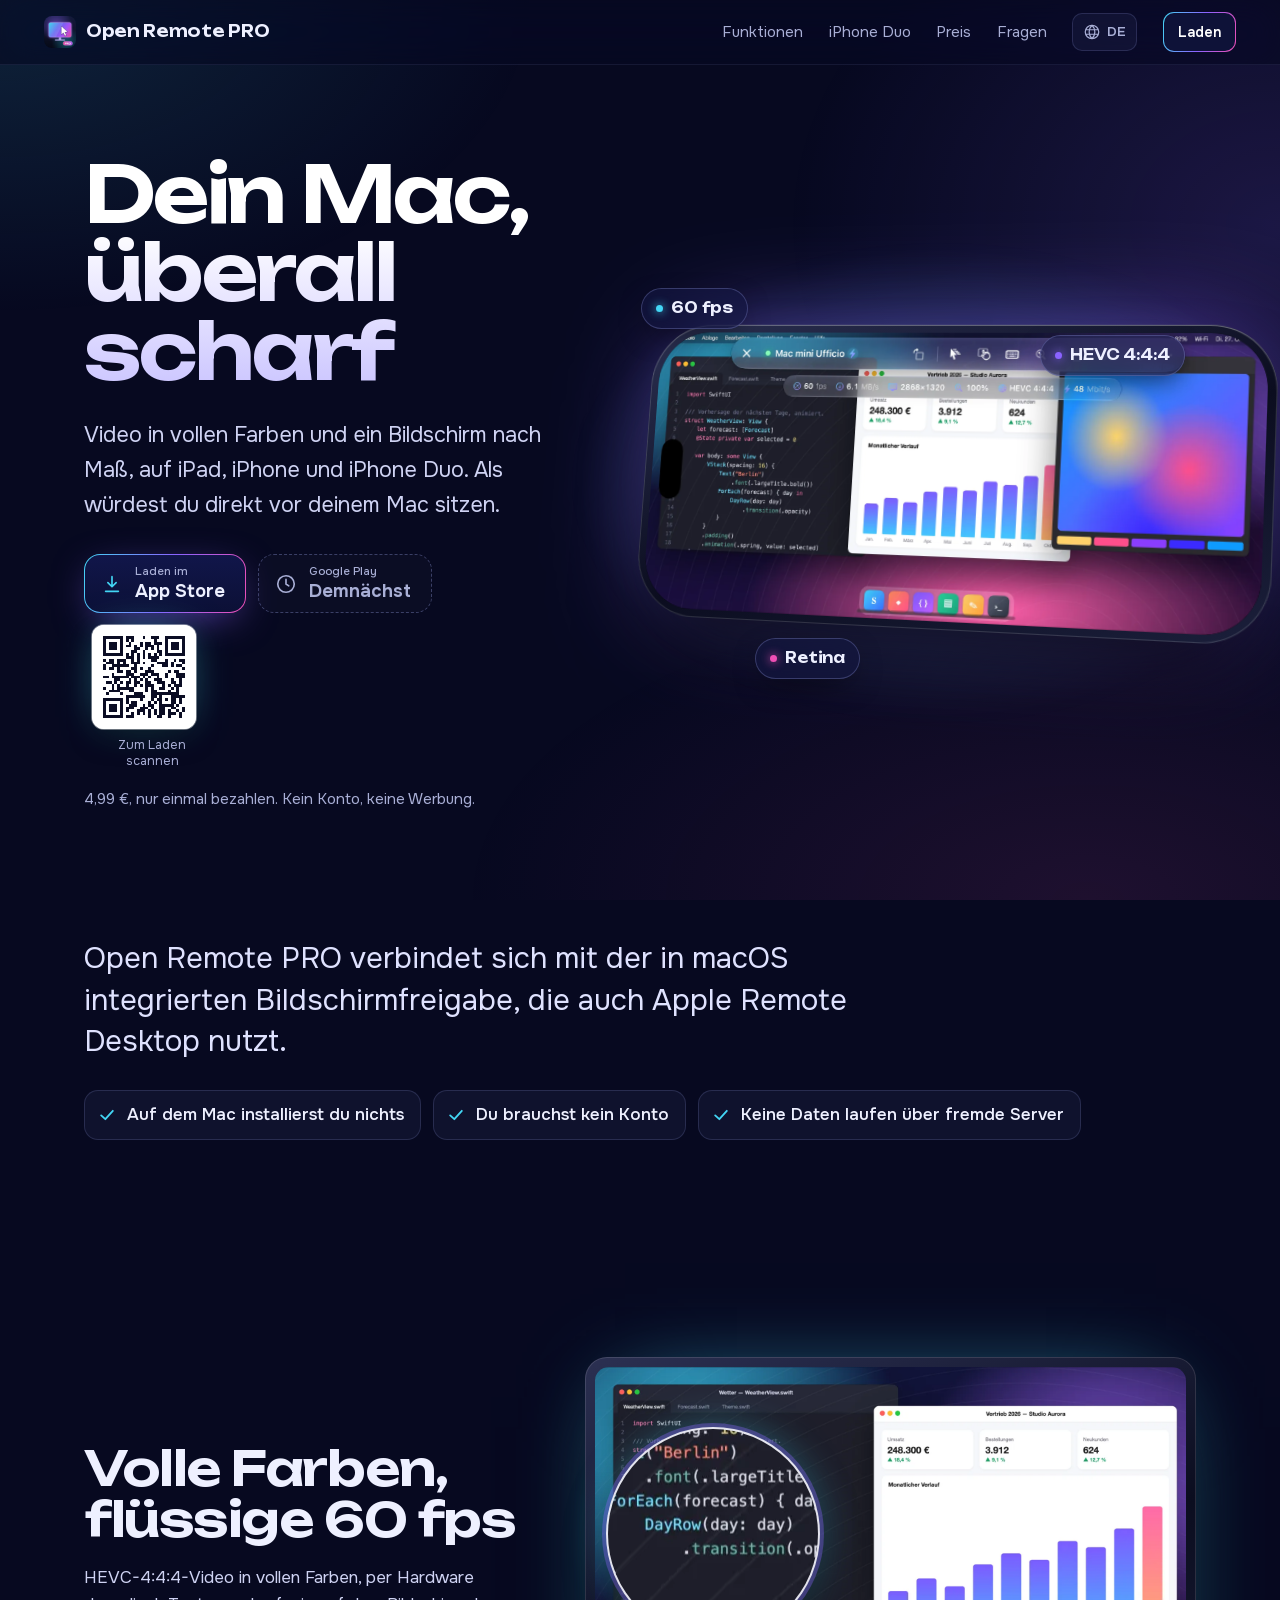
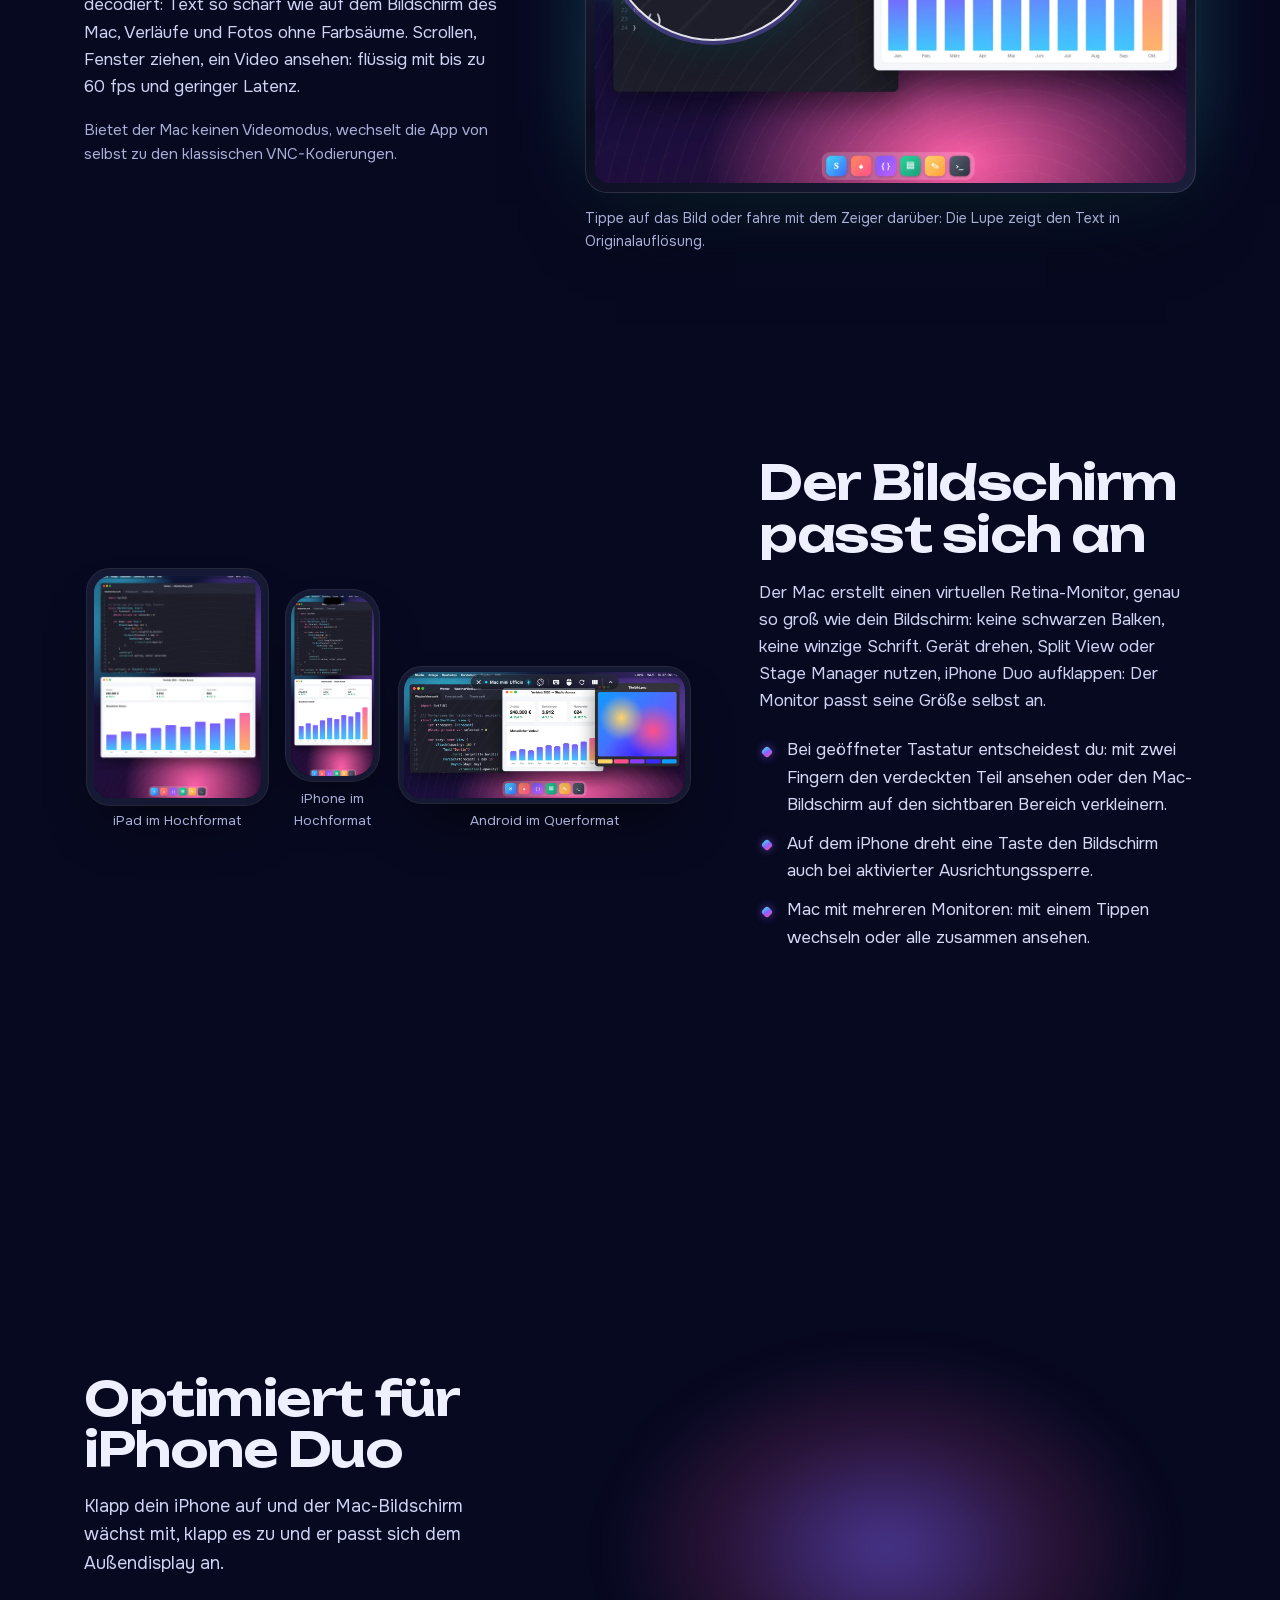
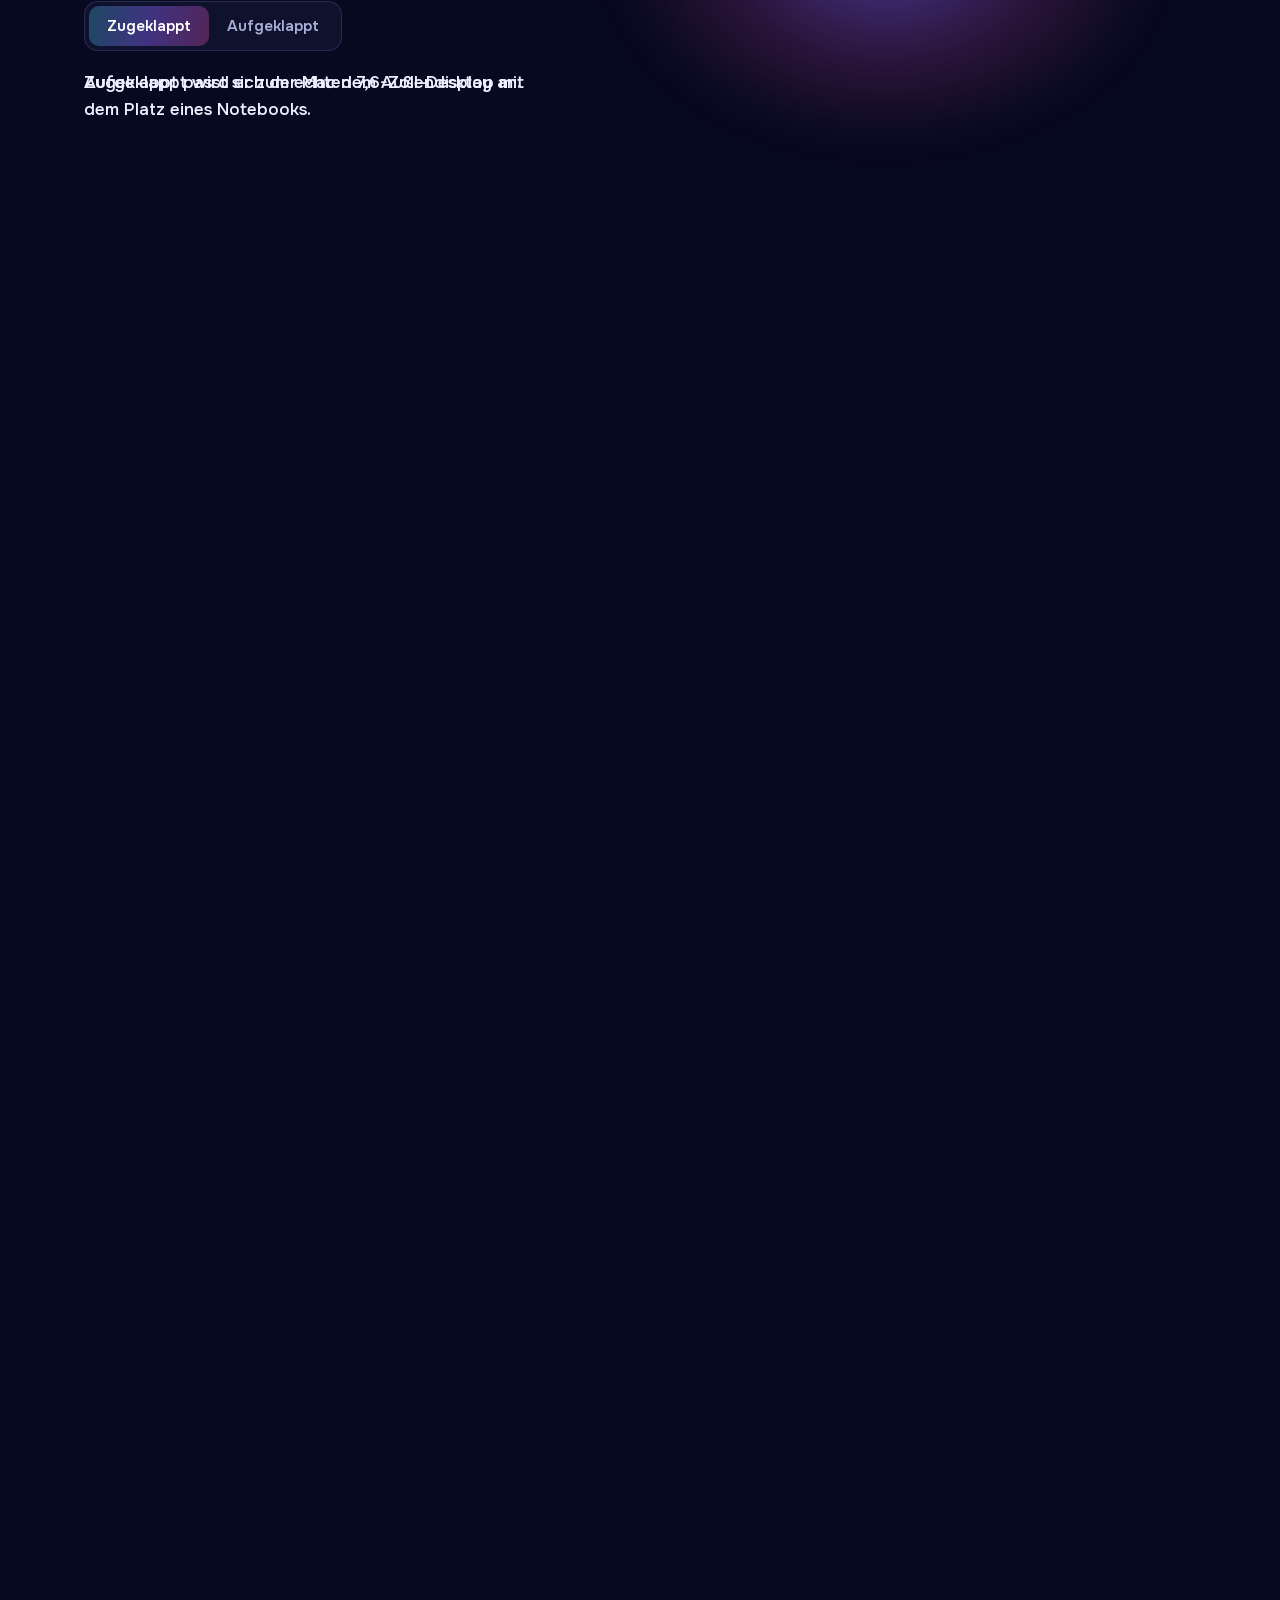
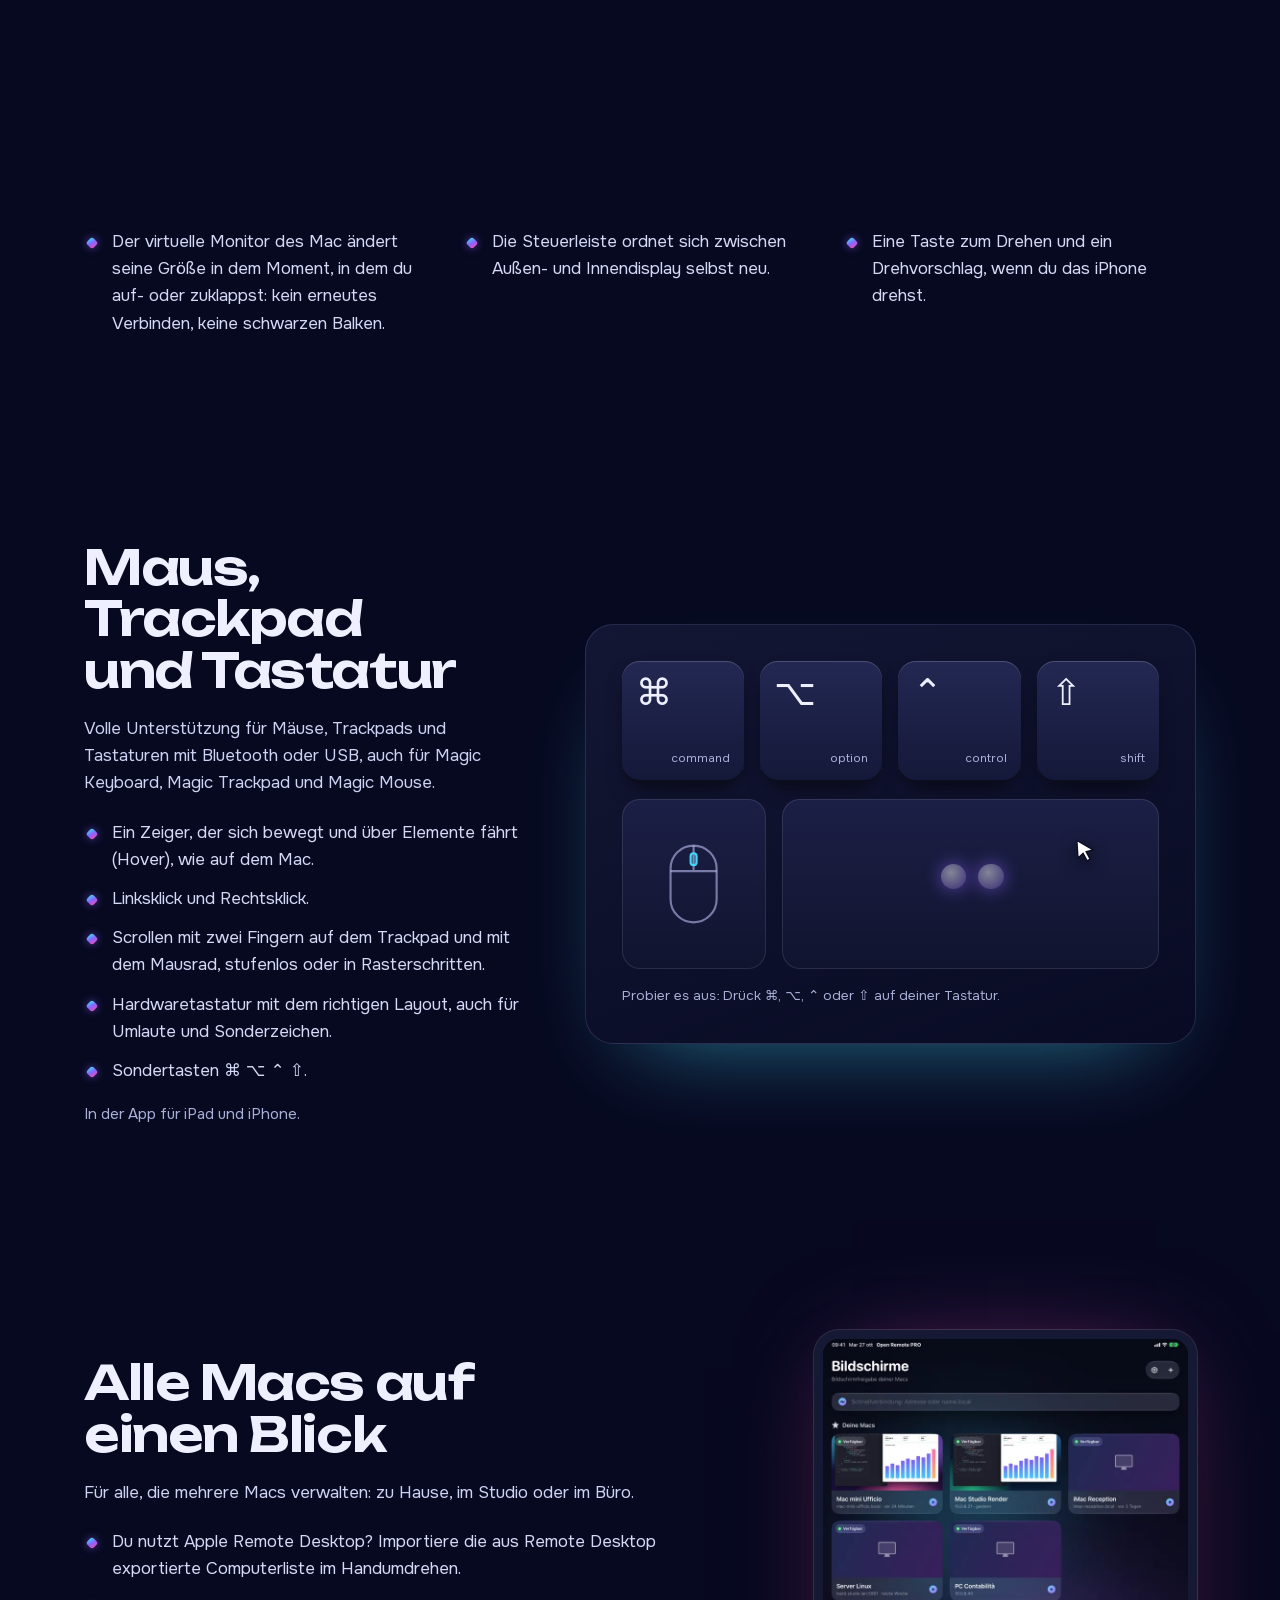
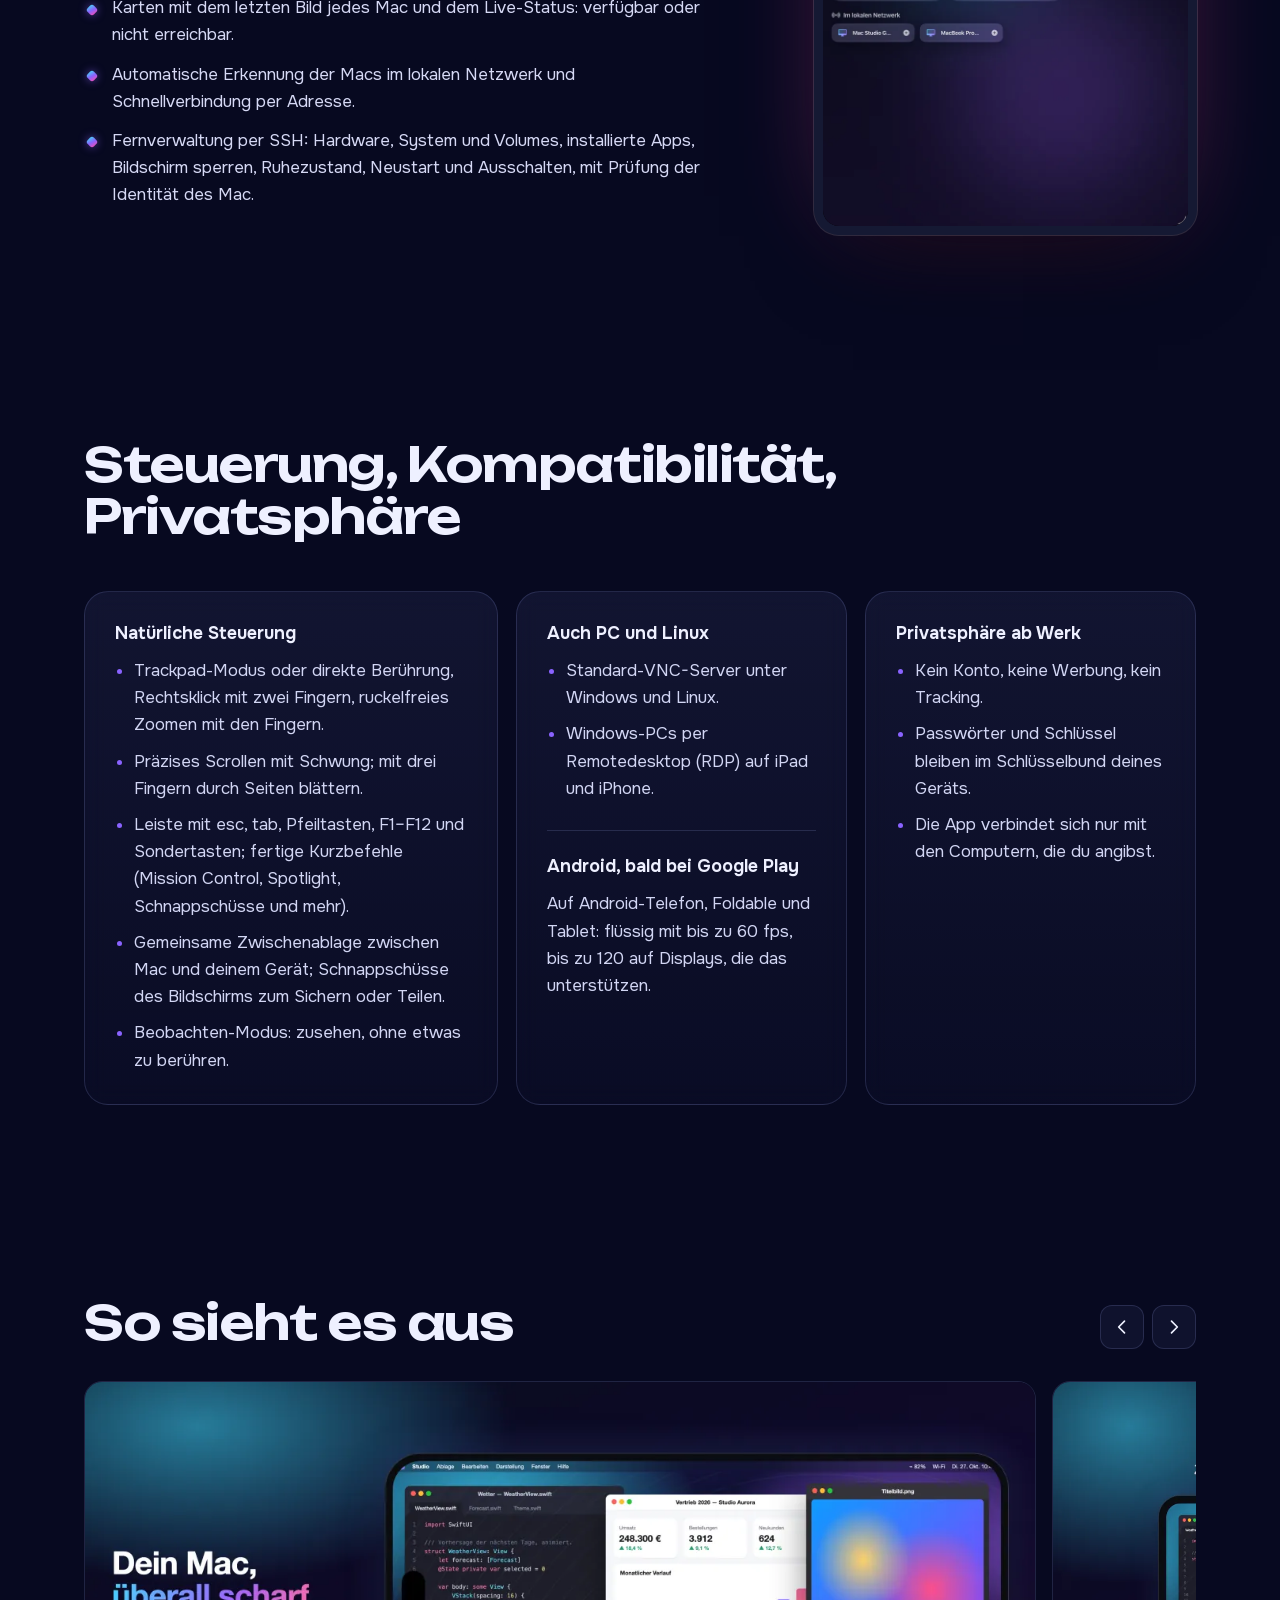
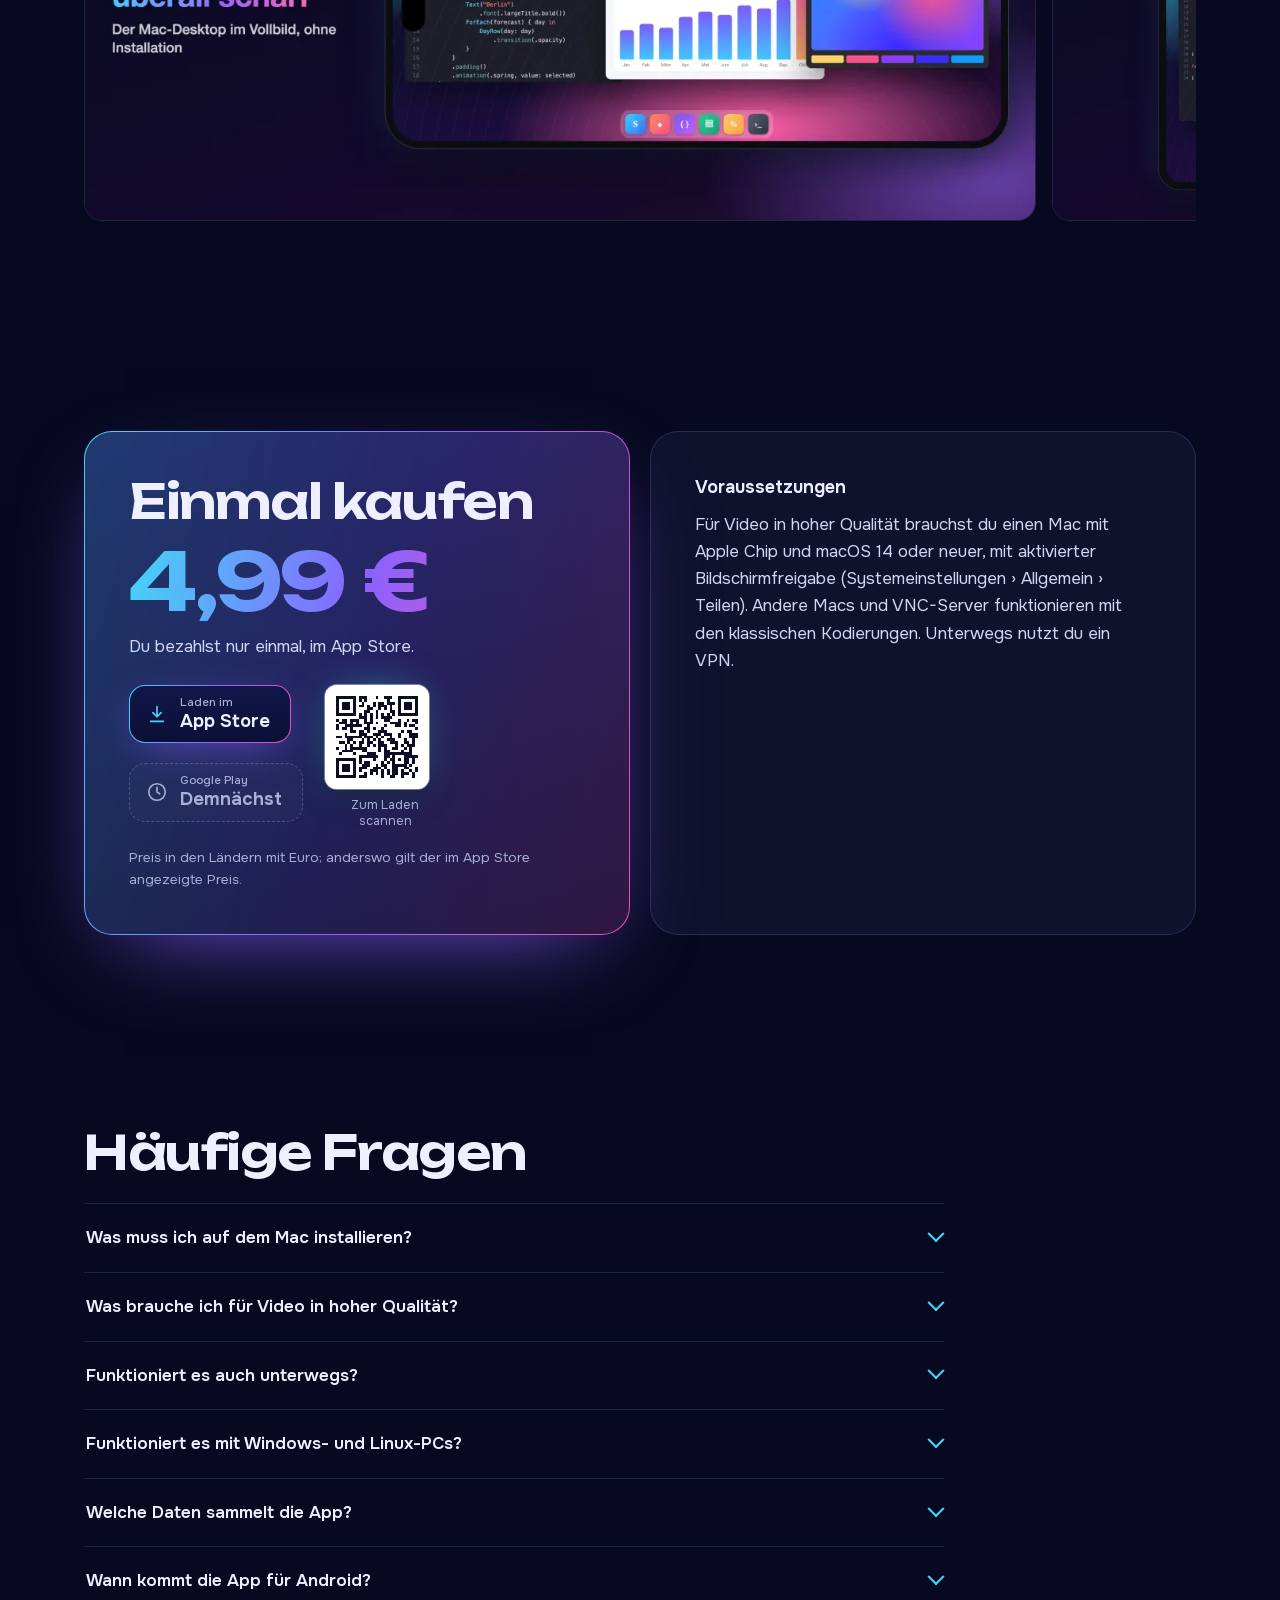
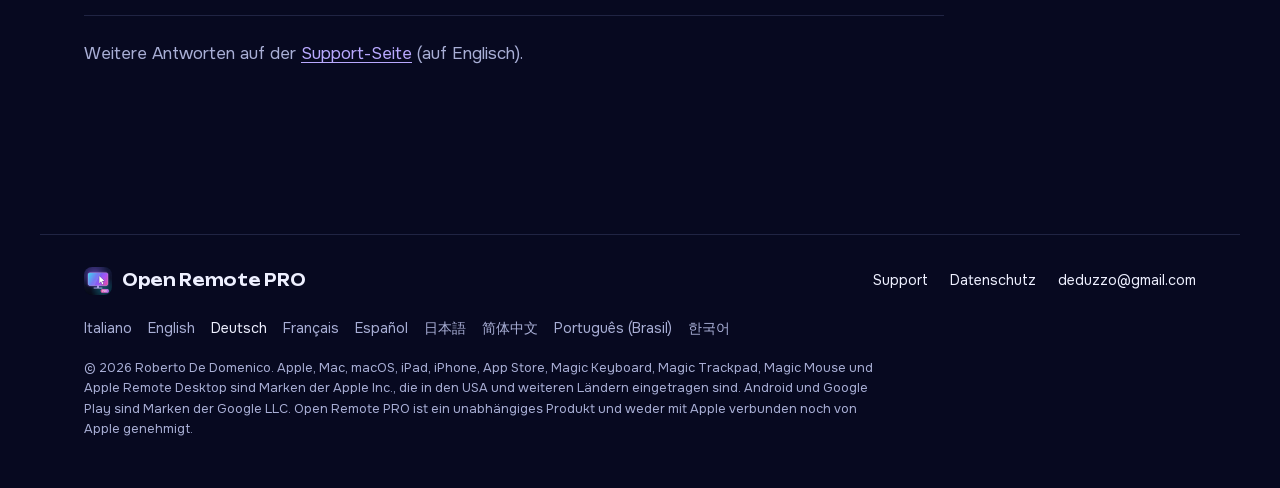
==== commit d3605fdb: "QR per l'App Store e sezione mouse, trackpad e tastiera Co-Authored-By: Claude Opus 5.5 <noreply@ant" ====
--- a/de/index.html
+++ b/de/index.html
@@ -67,6 +67,7 @@
         <svg viewBox="0 0 24 24" width="22" height="22" aria-hidden="true"><path fill="none" stroke="currentColor" stroke-width="1.8" stroke-linecap="round" d="M12 7v5l3 2M21 12a9 9 0 1 1-18 0 9 9 0 0 1 18 0Z"/></svg>
         <span><small>Google Play</small>Demnächst</span>
       </span>
+      <figure class="qr"><img src="../img/qr-appstore.svg" width="37" height="37" alt="QR-Code zum Laden von Open Remote PRO aus dem App Store"><figcaption>Zum Laden scannen</figcaption></figure>
     </div>
     <p class="hero-price">4,99 €, nur einmal bezahlen. Kein Konto, keine Werbung.</p>
   </div>
@@ -150,6 +151,28 @@
   <ul class="ticks duo-ticks"><li>Der virtuelle Monitor des Mac ändert seine Größe in dem Moment, in dem du auf- oder zuklappst: kein erneutes Verbinden, keine schwarzen Balken.</li><li>Die Steuerleiste ordnet sich zwischen Außen- und Innendisplay selbst neu.</li><li>Eine Taste zum Drehen und ein Drehvorschlag, wenn du das iPhone drehst.</li></ul>
 </section>
 
+<section id="input" class="feature feature-input">
+  <div class="feature-text">
+    <h2>Maus, Trackpad und Tastatur</h2>
+    <p>Volle Unterstützung für Mäuse, Trackpads und Tastaturen mit Bluetooth oder USB, auch für Magic Keyboard, Magic Trackpad und Magic Mouse.</p>
+    <ul class="ticks"><li>Ein Zeiger, der sich bewegt und über Elemente fährt (Hover), wie auf dem Mac.</li><li>Linksklick und Rechtsklick.</li><li>Scrollen mit zwei Fingern auf dem Trackpad und mit dem Mausrad, stufenlos oder in Rasterschritten.</li><li>Hardwaretastatur mit dem richtigen Layout, auch für Umlaute und Sonderzeichen.</li><li>Sondertasten ⌘ ⌥ ⌃ ⇧.</li></ul>
+    <p class="note">In der App für iPad und iPhone.</p>
+  </div>
+  <div class="input-visual reveal">
+    <div class="keys" aria-hidden="true">
+      <span class="key" data-key="Meta"><b>⌘</b><i>command</i></span>
+      <span class="key" data-key="Alt"><b>⌥</b><i>option</i></span>
+      <span class="key" data-key="Control"><b>⌃</b><i>control</i></span>
+      <span class="key" data-key="Shift"><b>⇧</b><i>shift</i></span>
+    </div>
+    <div class="pads" aria-hidden="true">
+      <div class="pad pad-mouse"><svg viewBox="0 0 60 96"><rect x="3" y="3" width="54" height="90" rx="27"/><path d="M30 3v30M3 33h54"/><rect class="wheel" x="26.5" y="12" width="7" height="14" rx="3.5"/></svg></div>
+      <div class="pad pad-track"><span class="finger"></span><span class="finger"></span><svg class="cursor" viewBox="0 0 24 24"><path d="M5 3l14 8-6 1.6 3.4 6.4-2.6 1.4-3.4-6.4L6 18z"/></svg></div>
+    </div>
+    <p class="key-hint">Probier es aus: Drück ⌘, ⌥, ⌃ oder ⇧ auf deiner Tastatur.</p>
+  </div>
+</section>
+
 <section class="feature feature-manage">
   <div class="feature-text">
     <h2>Alle Macs auf einen Blick</h2>
@@ -164,7 +187,7 @@
   <div class="more-cols">
     <div class="more">
       <h3>Natürliche Steuerung</h3>
-      <ul><li>Trackpad-Modus oder direkte Berührung, Rechtsklick mit zwei Fingern, ruckelfreies Zoomen mit den Fingern.</li><li>Präzises Scrollen mit Schwung; mit drei Fingern durch Seiten blättern.</li><li>Hardware- oder Bildschirmtastatur mit dem richtigen Layout, auch in Passwortfeldern.</li><li>Leiste mit esc, tab, Pfeiltasten, F1–F12 und Sondertasten; fertige Kurzbefehle (Mission Control, Spotlight, Schnappschüsse und mehr).</li><li>Gemeinsame Zwischenablage zwischen Mac und deinem Gerät; Schnappschüsse des Bildschirms zum Sichern oder Teilen.</li><li>Beobachten-Modus: zusehen, ohne etwas zu berühren.</li></ul>
+      <ul><li>Trackpad-Modus oder direkte Berührung, Rechtsklick mit zwei Fingern, ruckelfreies Zoomen mit den Fingern.</li><li>Präzises Scrollen mit Schwung; mit drei Fingern durch Seiten blättern.</li><li>Leiste mit esc, tab, Pfeiltasten, F1–F12 und Sondertasten; fertige Kurzbefehle (Mission Control, Spotlight, Schnappschüsse und mehr).</li><li>Gemeinsame Zwischenablage zwischen Mac und deinem Gerät; Schnappschüsse des Bildschirms zum Sichern oder Teilen.</li><li>Beobachten-Modus: zusehen, ohne etwas zu berühren.</li></ul>
     </div>
     <div class="more">
       <h3>Auch PC und Linux</h3>
@@ -202,10 +225,17 @@
     <h2 id="t-price">Einmal kaufen</h2>
     <p class="price-tag">4,99 €</p>
     <p class="price-sub">Du bezahlst nur einmal, im App Store.</p>
+    <div class="price-get">
     <a class="store store-apple" href="https://apps.apple.com/app/id6828052464">
       <svg viewBox="0 0 24 24" width="22" height="22" aria-hidden="true"><path fill="none" stroke="currentColor" stroke-width="1.8" stroke-linecap="round" d="M12 4v11m0 0-4.5-4.5M12 15l4.5-4.5M5 20h14"/></svg>
       <span><small>Laden im</small>App Store</span>
     </a>
+    <figure class="qr"><img src="../img/qr-appstore.svg" width="37" height="37" alt="QR-Code zum Laden von Open Remote PRO aus dem App Store"><figcaption>Zum Laden scannen</figcaption></figure>
+    <span class="store store-soon" aria-disabled="true">
+      <svg viewBox="0 0 24 24" width="22" height="22" aria-hidden="true"><path fill="none" stroke="currentColor" stroke-width="1.8" stroke-linecap="round" d="M12 7v5l3 2M21 12a9 9 0 1 1-18 0 9 9 0 0 1 18 0Z"/></svg>
+      <span><small>Google Play</small>Demnächst</span>
+    </span>
+    </div>
     <p class="note">Preis in den Ländern mit Euro; anderswo gilt der im App Store angezeigte Preis.</p>
   </div>
   <div class="req">
@@ -237,7 +267,7 @@
     </nav>
   </div>
   <p class="langs-inline"><a href="../" hreflang="it" lang="it">Italiano</a> <a href="../en/" hreflang="en" lang="en">English</a> <a href="../de/" hreflang="de" lang="de" aria-current="page">Deutsch</a> <a href="../fr/" hreflang="fr" lang="fr">Français</a> <a href="../es/" hreflang="es" lang="es">Español</a> <a href="../ja/" hreflang="ja" lang="ja">日本語</a> <a href="../zh-hans/" hreflang="zh-Hans" lang="zh-Hans">简体中文</a> <a href="../pt-br/" hreflang="pt-BR" lang="pt-BR">Português (Brasil)</a> <a href="../ko/" hreflang="ko" lang="ko">한국어</a></p>
-  <p class="legal">© 2026 Roberto De Domenico. Apple, Mac, macOS, iPad, iPhone, App Store und Apple Remote Desktop sind Marken der Apple Inc., die in den USA und weiteren Ländern eingetragen sind. Android und Google Play sind Marken der Google LLC. Open Remote PRO ist ein unabhängiges Produkt und weder mit Apple verbunden noch von Apple genehmigt.</p>
+  <p class="legal">© 2026 Roberto De Domenico. Apple, Mac, macOS, iPad, iPhone, App Store, Magic Keyboard, Magic Trackpad, Magic Mouse und Apple Remote Desktop sind Marken der Apple Inc., die in den USA und weiteren Ländern eingetragen sind. Android und Google Play sind Marken der Google LLC. Open Remote PRO ist ein unabhängiges Produkt und weder mit Apple verbunden noch von Apple genehmigt.</p>
 </footer>
 <script src="../main.js" defer></script>
 </body>
--- a/style.css
+++ b/style.css
@@ -44,7 +44,7 @@
 h3{font-size:1.125rem;font-weight:650;line-height:1.3}
 p{margin:0}
 :lang(ja) h1,:lang(ja) h2,:lang(zh-Hans) h1,:lang(zh-Hans) h2,:lang(ko) h1,:lang(ko) h2{letter-spacing:0;line-height:1.3;font-weight:700}
-:lang(ja) h1,:lang(ja) h2{word-break:auto-phrase}
+:lang(ja) h1,:lang(ja) h2,:lang(ja) .qr figcaption{word-break:auto-phrase}
 :lang(ja) .hero h1,:lang(zh-Hans) .hero h1,:lang(ko) .hero h1{font-size:clamp(2.1rem,1rem + 3.6vw,3.9rem);line-height:1.18;letter-spacing:0}
 :lang(ko){word-break:keep-all}
 :lang(ja) body,:lang(zh-Hans) body,:lang(ko) body{line-height:1.75}
@@ -136,7 +136,7 @@
 .plain-list svg{width:20px;height:20px;fill:none;stroke:var(--cyan);stroke-width:2.2;stroke-linecap:round;stroke-linejoin:round}
 
 /* sezioni funzione */
-.feature{display:grid;gap:clamp(32px,5vw,72px);align-items:center;padding-block:clamp(56px,8vw,112px)}
+.feature{display:grid;grid-template-columns:minmax(0,1fr);gap:clamp(32px,5vw,72px);align-items:center;padding-block:clamp(56px,8vw,112px)}
 @media (min-width:960px){
   .feature{grid-template-columns:minmax(0,5fr) minmax(0,7fr)}
   .feature-fit{grid-template-columns:minmax(0,7fr) minmax(0,5fr)}
@@ -278,6 +278,46 @@
 .langs-inline a:hover,.langs-inline a[aria-current]{color:var(--text)}
 .legal{margin-top:18px;font-size:.8rem;line-height:1.6;max-width:90ch}
 
+/* QR per scaricare: solo dove serve inquadrarlo, cioè su schermi grandi */
+.qr{display:none;margin:0;text-align:center}
+.qr img{width:104px;height:104px;padding:0;border-radius:12px;background:#fff;box-shadow:0 0 0 1px rgba(255,255,255,.4),0 12px 30px -10px rgba(0,0,0,.7),0 0 40px -12px rgba(67,214,245,.7)}
+.qr figcaption{margin-top:8px;font-size:.78rem;line-height:1.3;color:var(--muted);max-width:120px}
+@media (min-width:960px){
+  .qr{display:block}
+  .hero .cta-row{align-items:flex-start}
+  .hero .qr{margin-left:8px}
+}
+.price-get{display:grid;grid-template-columns:auto;justify-content:start;align-items:start;gap:12px 22px}
+.price-get .store{justify-self:start}
+@media (min-width:960px){.price-get{grid-template-columns:auto auto}.price-get .store-apple{grid-area:1/1}.price-get .store-soon{grid-area:2/1}.price-get .qr{grid-area:1/2/3/3}}
+
+/* mouse, trackpad e tastiera */
+.input-visual{position:relative;padding:clamp(20px,3vw,36px);border-radius:28px;background:linear-gradient(160deg,rgba(150,160,255,.09),rgba(150,160,255,.02));border:1px solid var(--line);
+  box-shadow:0 40px 90px -50px rgba(67,214,245,.6)}
+.keys{display:grid;grid-template-columns:repeat(4,1fr);gap:clamp(8px,1.4vw,16px)}
+.key{position:relative;aspect-ratio:1;border-radius:clamp(12px,1.6vw,18px);display:flex;flex-direction:column;justify-content:space-between;padding:clamp(8px,1.2vw,14px);
+  background:linear-gradient(180deg,#232853,#141838);box-shadow:inset 0 1px 0 rgba(255,255,255,.18),inset 0 -3px 0 rgba(0,0,0,.45),0 10px 24px -12px rgba(0,0,0,.9);
+  transition:transform .12s ease,box-shadow .2s,background .2s;cursor:default;user-select:none;-webkit-user-select:none}
+.key b{font-family:system-ui,-apple-system,sans-serif;font-weight:500;font-size:clamp(1.3rem,1rem + 1.6vw,2.3rem);line-height:1;color:var(--text)}
+.key i{font-style:normal;font-size:clamp(.62rem,.5rem + .3vw,.78rem);color:var(--muted);align-self:flex-end}
+.key.down{transform:translateY(3px);background:linear-gradient(180deg,#2c2470,#1a1650) padding-box;
+  box-shadow:inset 0 1px 0 rgba(255,255,255,.2),0 0 0 1.5px rgba(138,99,255,.9),0 0 28px -2px rgba(138,99,255,.8)}
+.key.down b{color:#fff;text-shadow:0 0 12px var(--cyan)}
+.pads{display:grid;grid-template-columns:1fr 2.6fr;gap:clamp(8px,1.4vw,16px);margin-top:clamp(8px,1.4vw,16px)}
+.pad{border-radius:clamp(12px,1.6vw,18px);background:linear-gradient(180deg,#1b1f45,#11142f);box-shadow:inset 0 0 0 1px rgba(255,255,255,.1);display:grid;place-items:center;min-height:clamp(110px,14vw,170px);position:relative;overflow:hidden}
+.pad-mouse svg{width:clamp(34px,4vw,52px);fill:none;stroke:rgba(200,205,255,.55);stroke-width:2.5}
+.pad-mouse .wheel{fill:rgba(67,214,245,.25);stroke:var(--cyan)}
+.finger{position:absolute;top:38%;width:clamp(18px,2vw,26px);aspect-ratio:1;border-radius:50%;background:radial-gradient(circle at 40% 35%,rgba(255,255,255,.55),rgba(138,99,255,.35));box-shadow:0 0 18px rgba(138,99,255,.7);opacity:.85}
+.finger:first-child{left:42%}
+.finger:nth-child(2){left:52%}
+.pad-track .cursor{position:absolute;right:16%;top:22%;width:clamp(20px,2.2vw,28px);fill:#fff;stroke:#0b0d24;stroke-width:1.2;filter:drop-shadow(0 4px 8px rgba(0,0,0,.6))}
+.motion .input-visual:hover .finger{animation:twofinger 1.6s var(--ease) infinite}
+.motion .input-visual:hover .wheel{animation:wheel 1.6s steps(4) infinite}
+@keyframes twofinger{0%,100%{transform:translateY(0)}50%{transform:translateY(-34px)}}
+@keyframes wheel{to{transform:translateY(-4px)}}
+.key-hint{display:none;margin-top:16px;font-size:.85rem;color:var(--muted)}
+@media (hover:hover) and (pointer:fine){.key-hint{display:block}}
+
 /* comparsa delle immagini allo scorrimento */
 .motion .reveal{opacity:0;transform:translateY(36px) scale(.97);transition:opacity .9s var(--ease),transform 1.1s var(--ease)}
 .motion .reveal.in{opacity:1;transform:none}
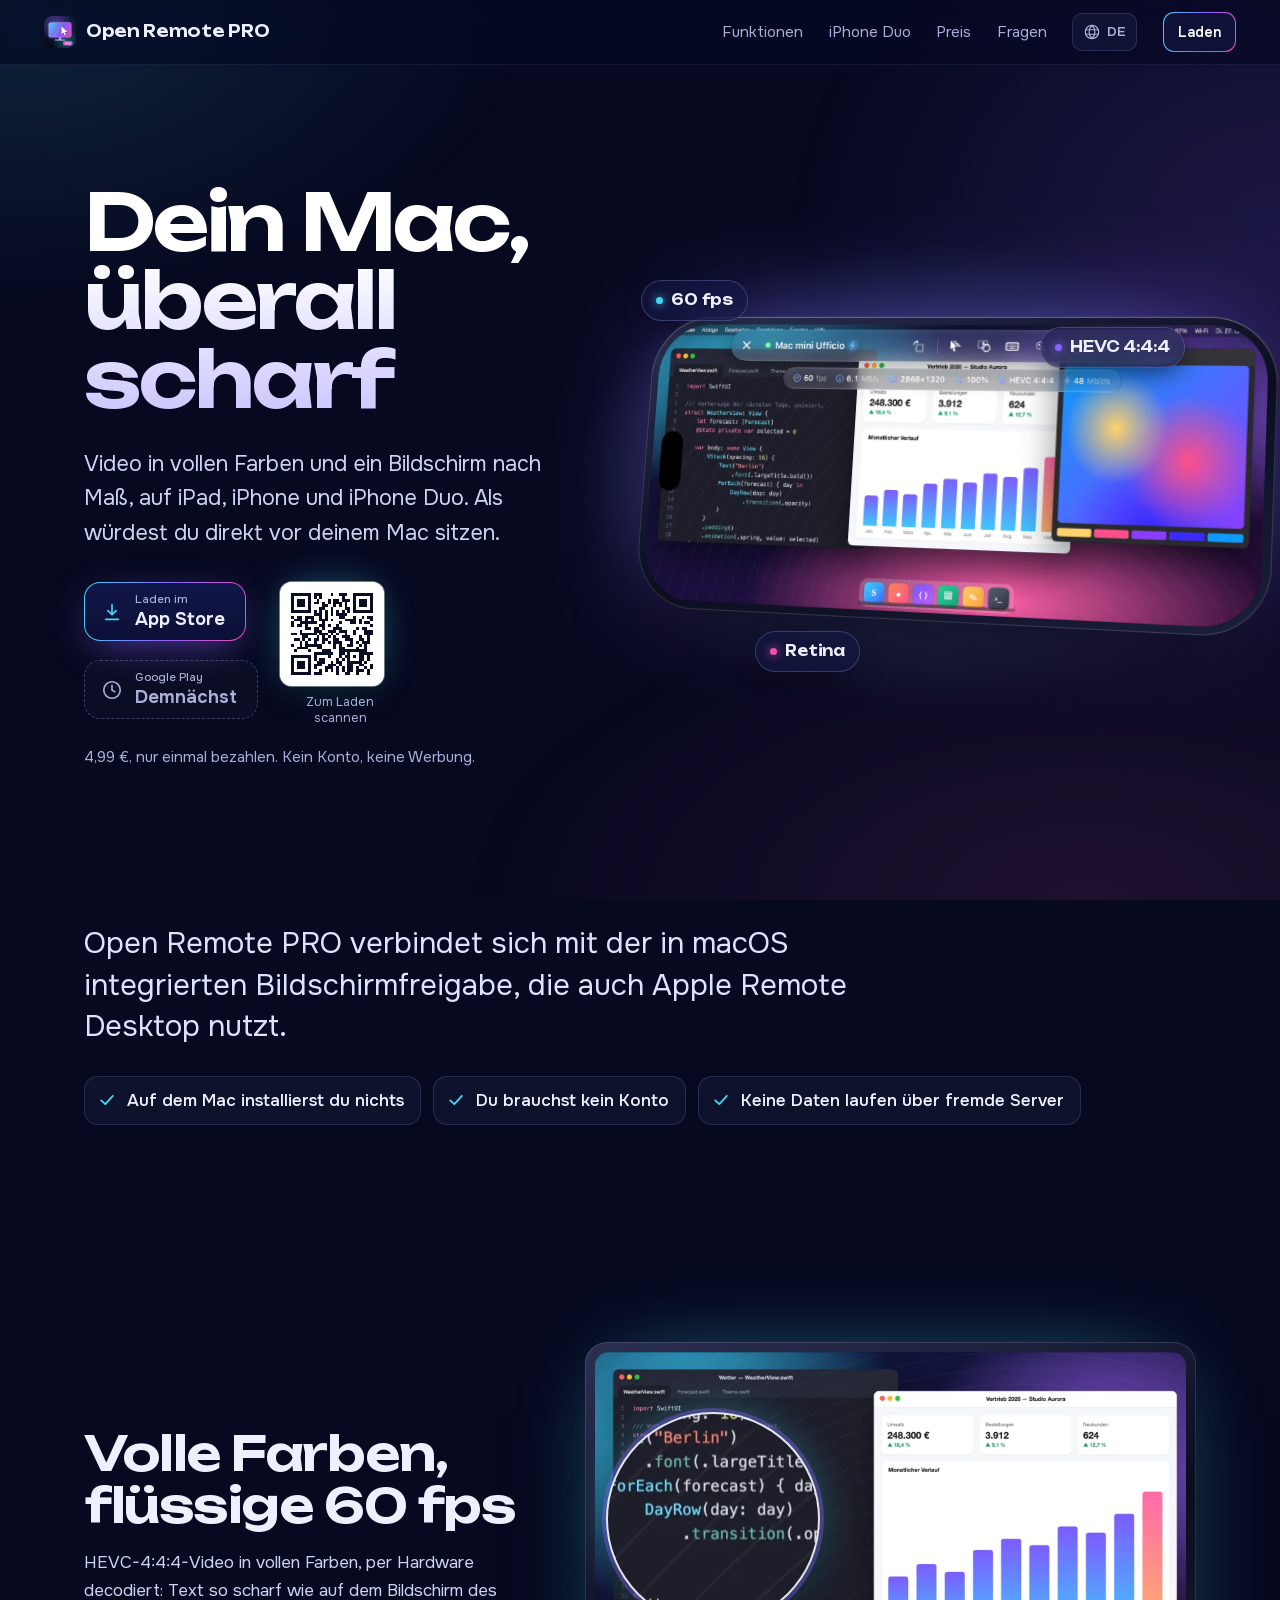
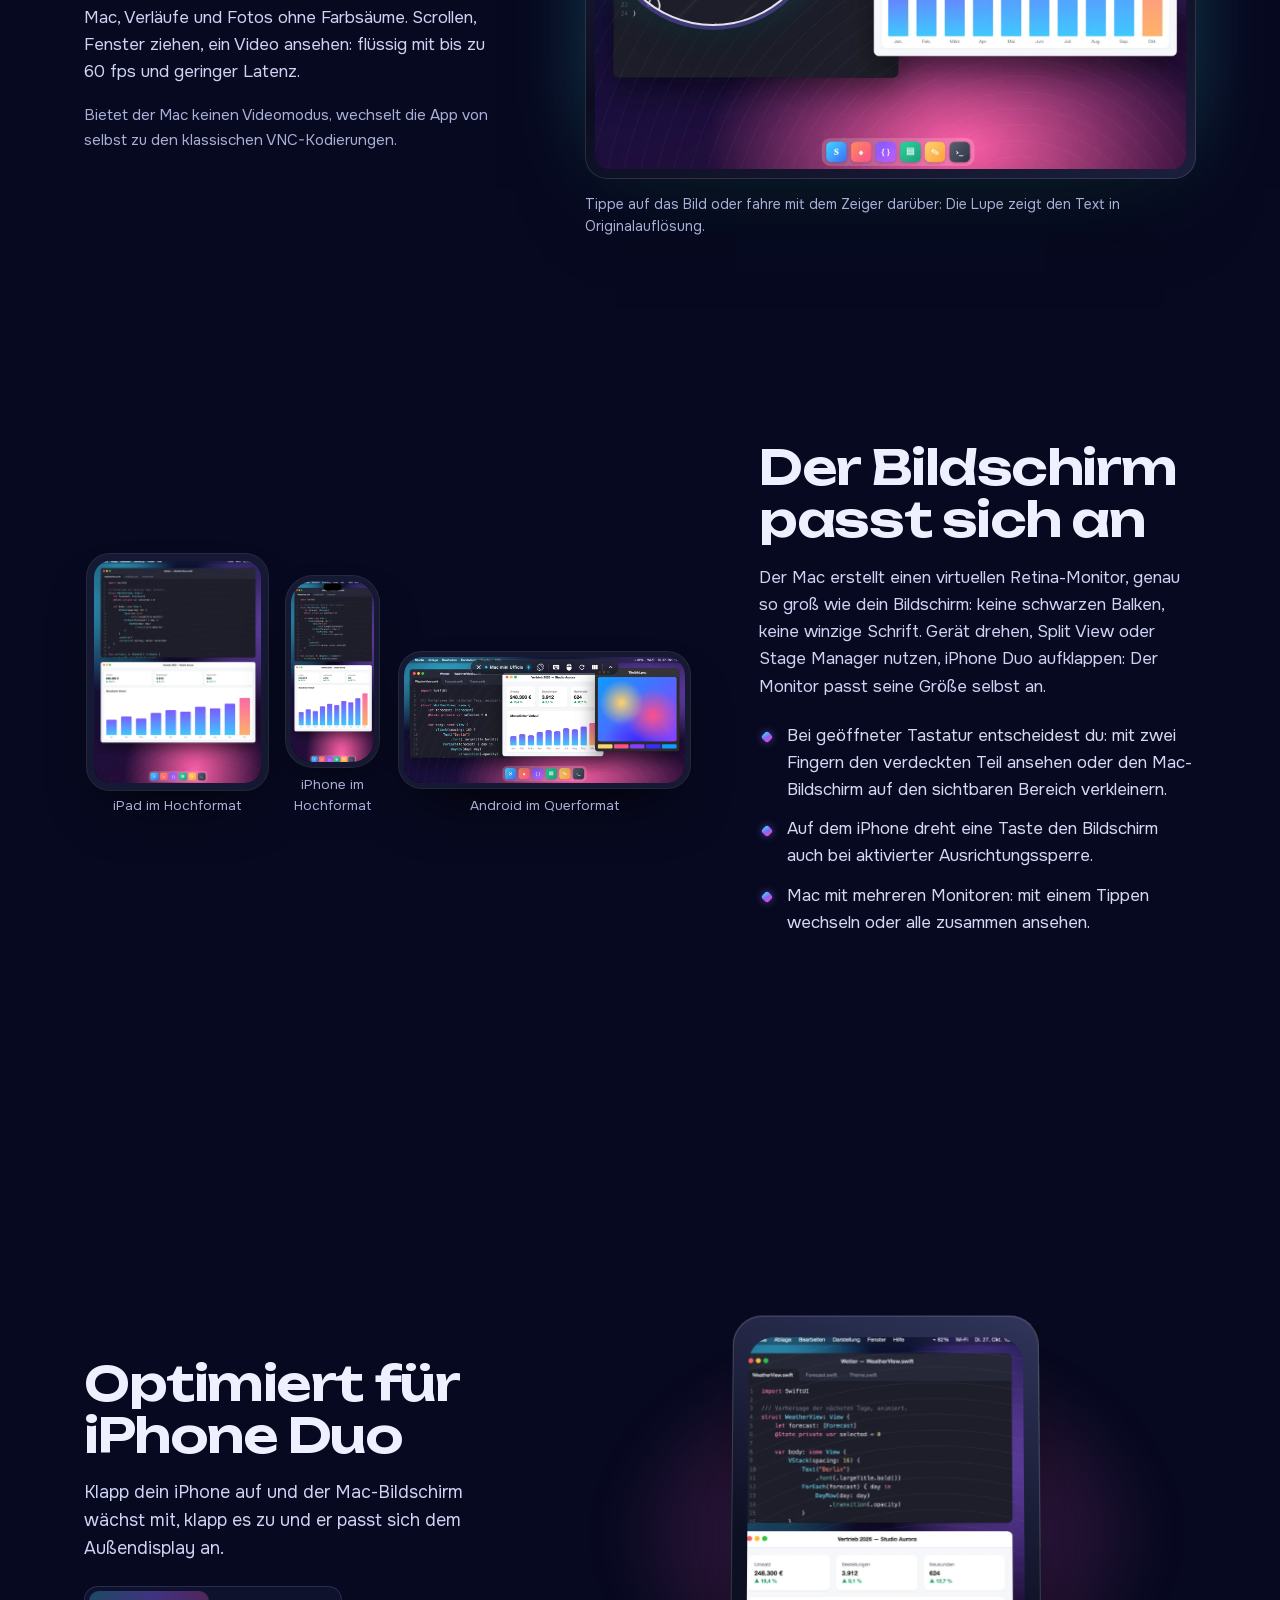
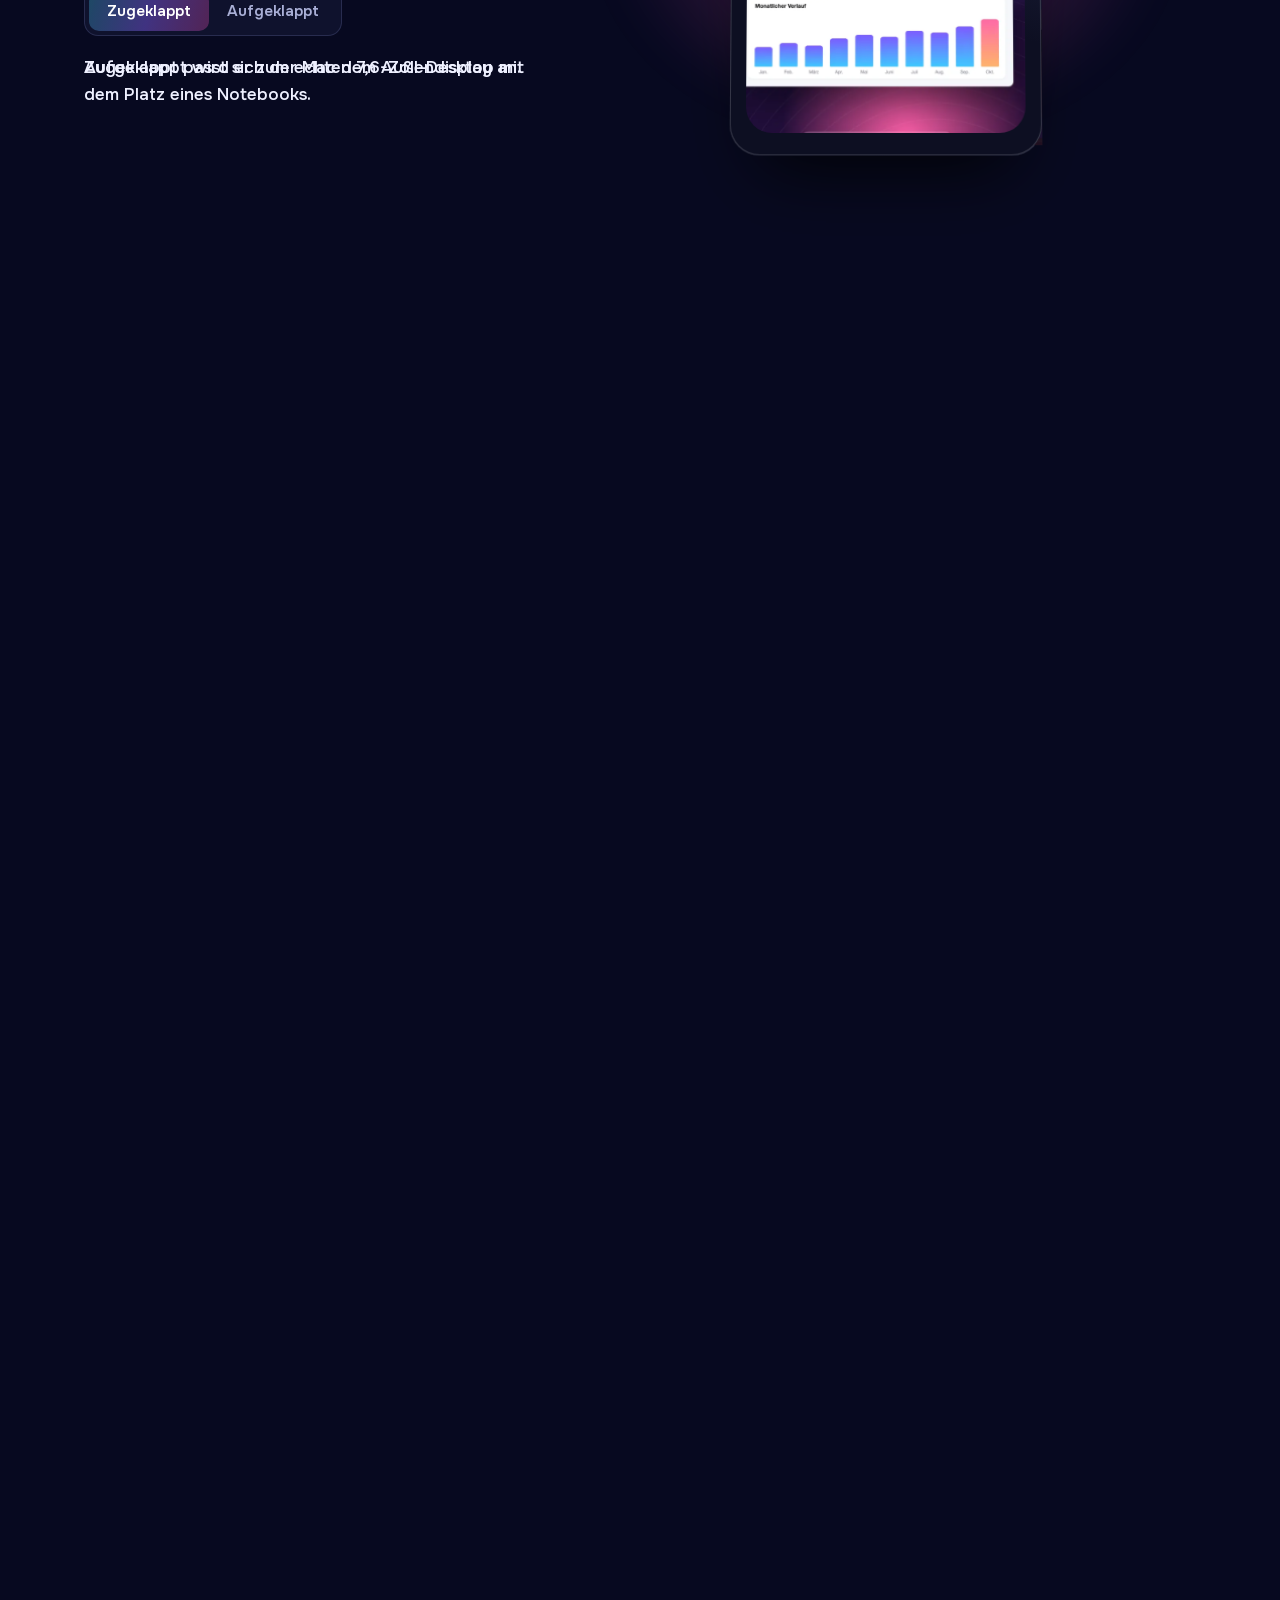
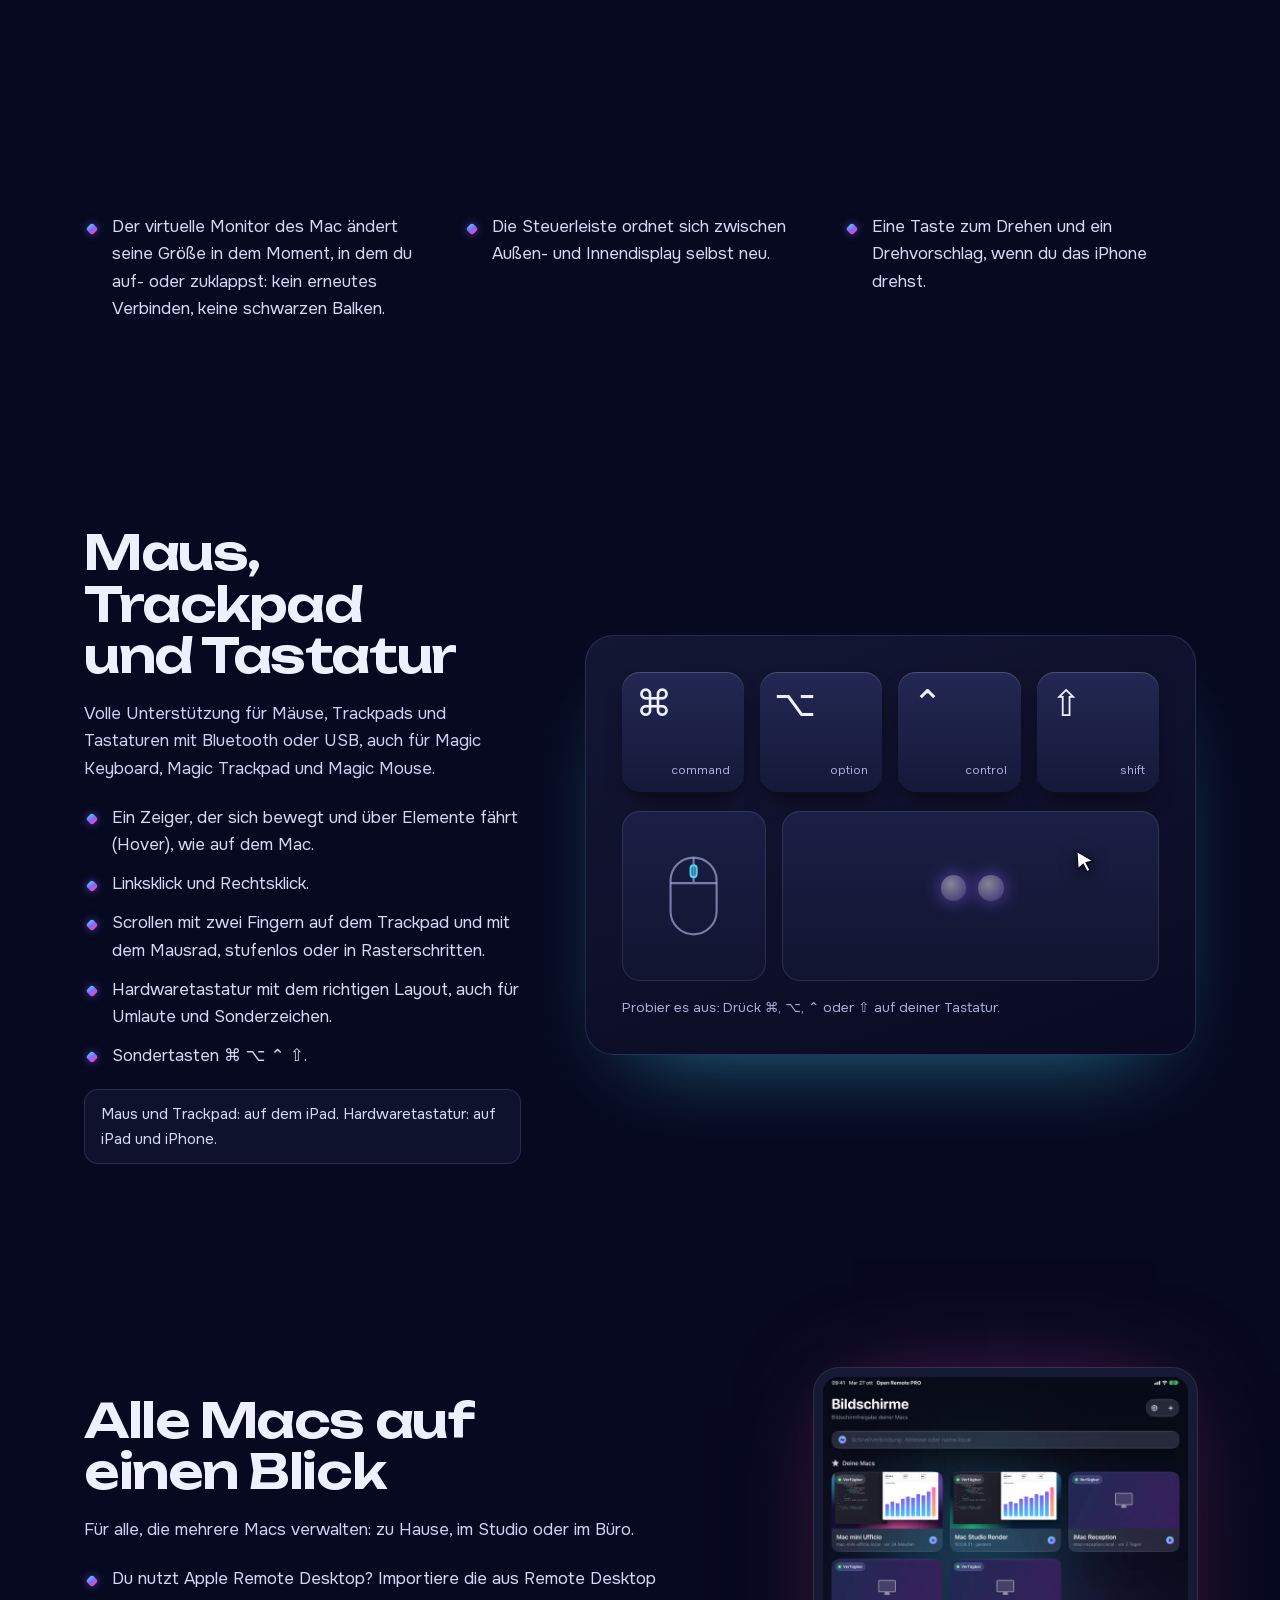
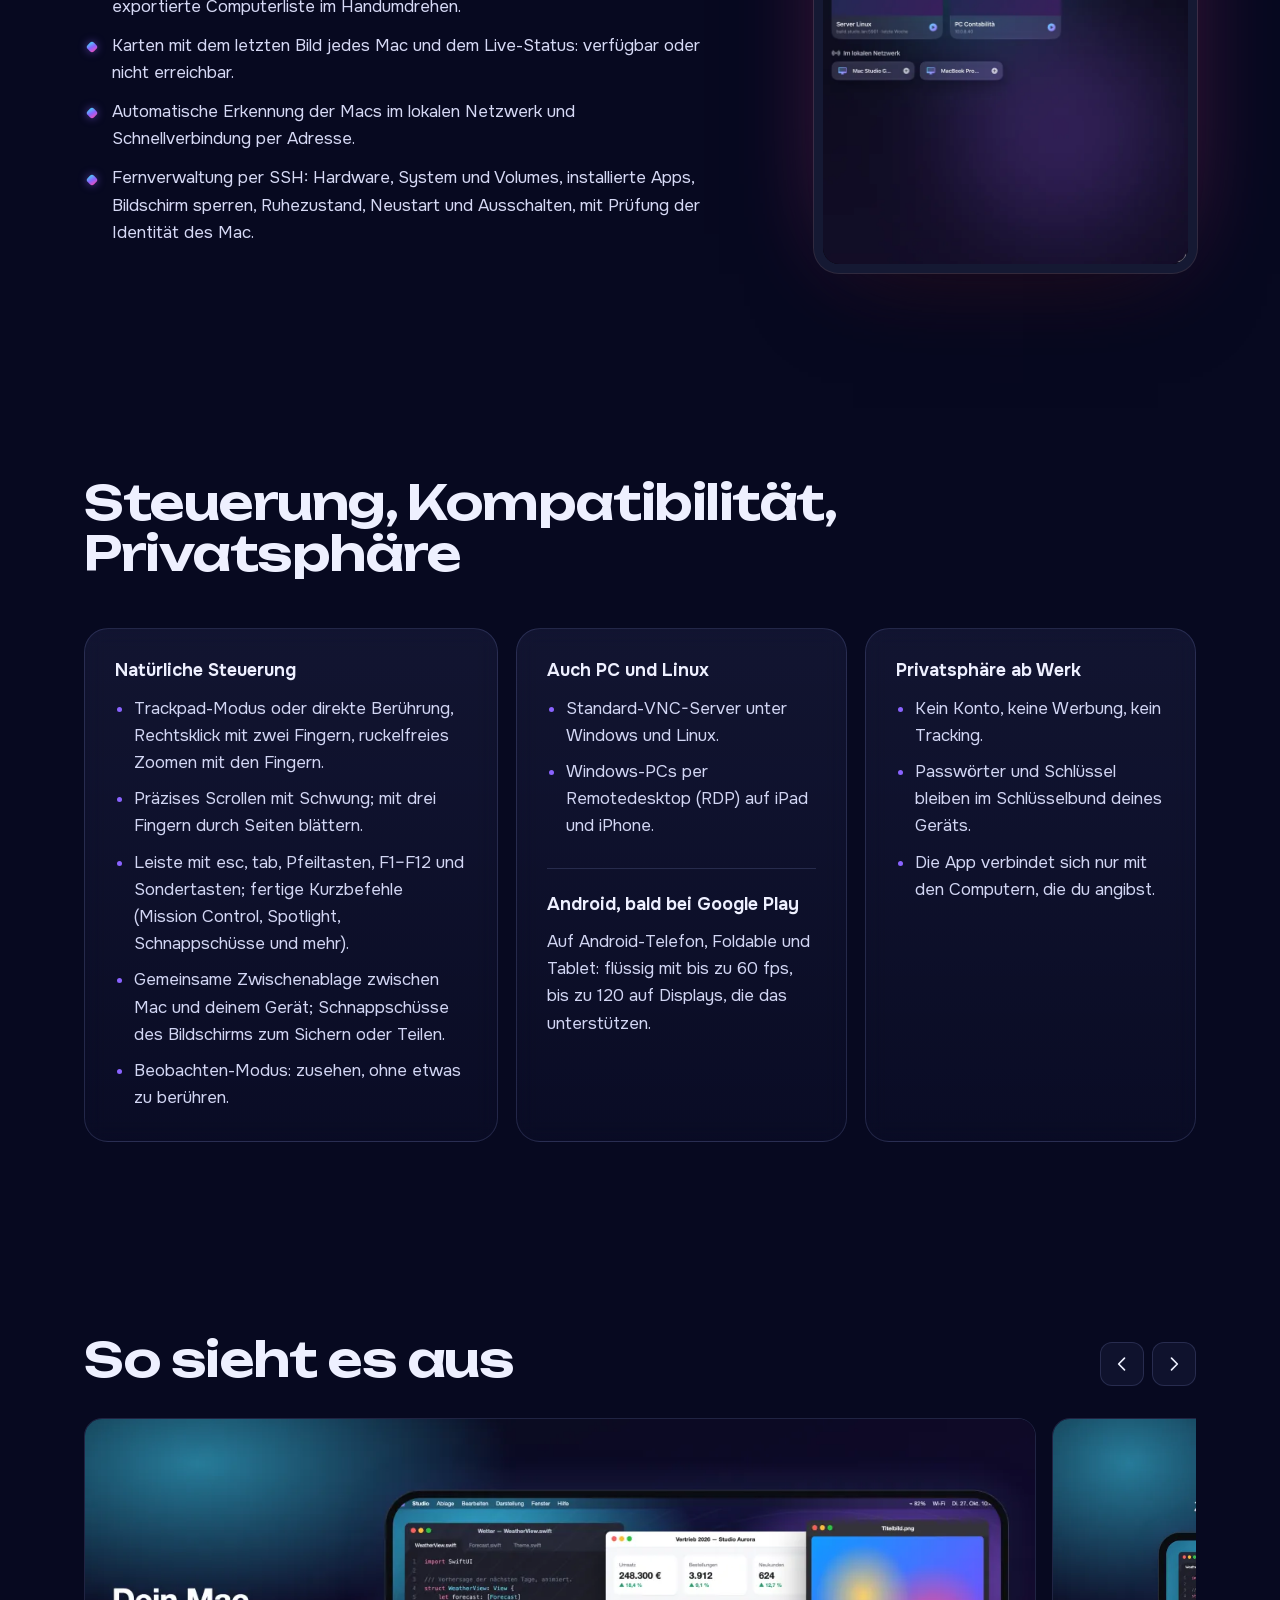
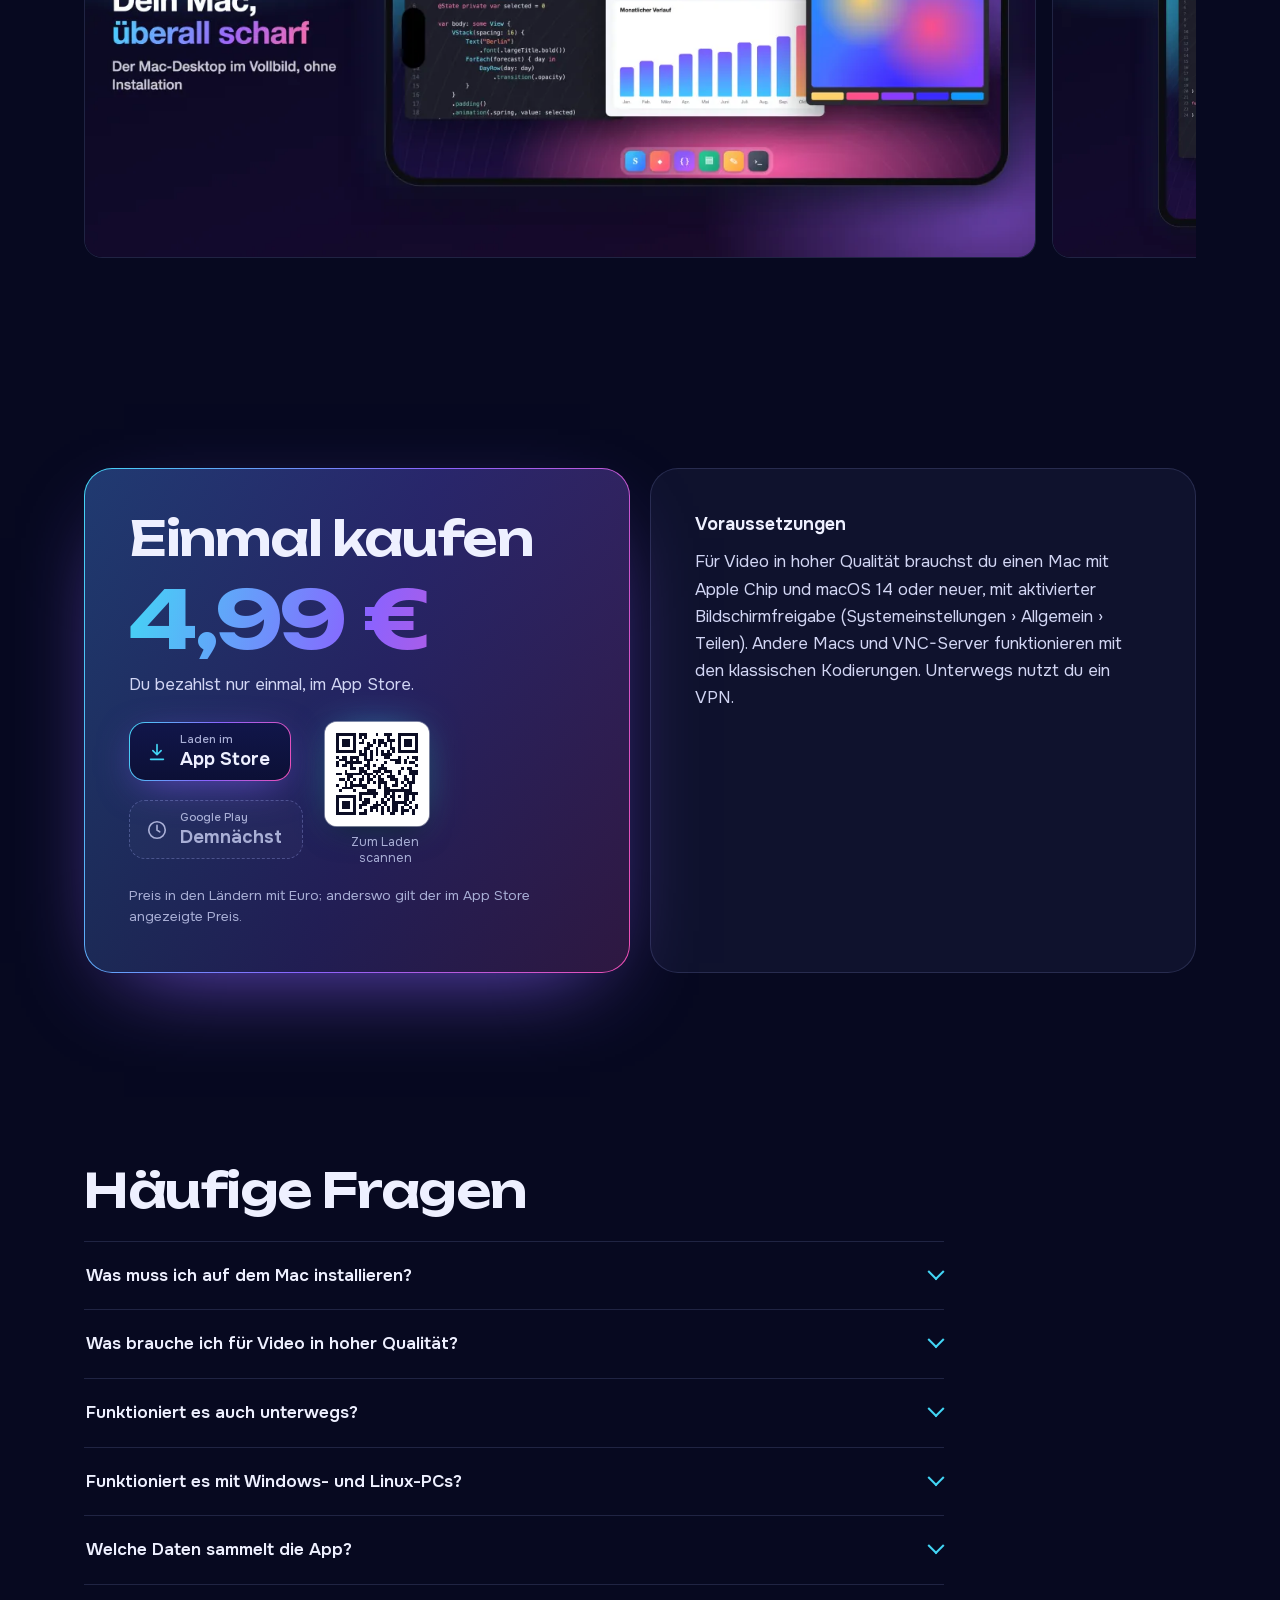
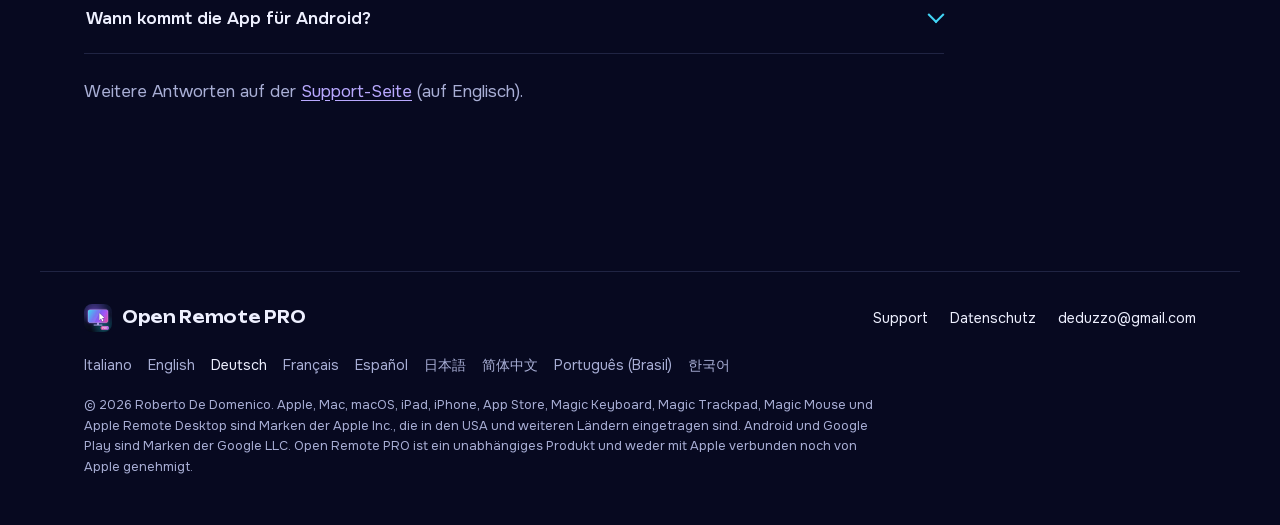
==== commit 587377cd: "Mouse e trackpad su iPad, tastiera fisica su iPad e iPhone Co-Authored-By: Claude Opus 5.5 <noreply@" ====
--- a/de/index.html
+++ b/de/index.html
@@ -156,7 +156,7 @@
     <h2>Maus, Trackpad und Tastatur</h2>
     <p>Volle Unterstützung für Mäuse, Trackpads und Tastaturen mit Bluetooth oder USB, auch für Magic Keyboard, Magic Trackpad und Magic Mouse.</p>
     <ul class="ticks"><li>Ein Zeiger, der sich bewegt und über Elemente fährt (Hover), wie auf dem Mac.</li><li>Linksklick und Rechtsklick.</li><li>Scrollen mit zwei Fingern auf dem Trackpad und mit dem Mausrad, stufenlos oder in Rasterschritten.</li><li>Hardwaretastatur mit dem richtigen Layout, auch für Umlaute und Sonderzeichen.</li><li>Sondertasten ⌘ ⌥ ⌃ ⇧.</li></ul>
-    <p class="note">In der App für iPad und iPhone.</p>
+    <p class="note">Maus und Trackpad: auf dem iPad. Hardwaretastatur: auf iPad und iPhone.</p>
   </div>
   <div class="input-visual reveal">
     <div class="keys" aria-hidden="true">
--- a/style.css
+++ b/style.css
@@ -284,8 +284,9 @@
 .qr figcaption{margin-top:8px;font-size:.78rem;line-height:1.3;color:var(--muted);max-width:120px}
 @media (min-width:960px){
   .qr{display:block}
-  .hero .cta-row{align-items:flex-start}
-  .hero .qr{margin-left:8px}
+  .hero .cta-row{display:grid;grid-template-columns:auto auto;justify-content:start;align-items:start;gap:12px 22px}
+  .hero .cta-row .store{justify-self:start}
+  .hero .store-apple{grid-area:1/1}.hero .store-soon{grid-area:2/1}.hero .qr{grid-area:1/2/3/3}
 }
 .price-get{display:grid;grid-template-columns:auto;justify-content:start;align-items:start;gap:12px 22px}
 .price-get .store{justify-self:start}
@@ -318,6 +319,8 @@
 .key-hint{display:none;margin-top:16px;font-size:.85rem;color:var(--muted)}
 @media (hover:hover) and (pointer:fine){.key-hint{display:block}}
 
+.feature-input .feature-text>.note{margin-top:20px;padding:12px 16px;border-radius:14px;border:1px solid var(--line);background:var(--panel);color:#d6d9f5}
+
 /* comparsa delle immagini allo scorrimento */
 .motion .reveal{opacity:0;transform:translateY(36px) scale(.97);transition:opacity .9s var(--ease),transform 1.1s var(--ease)}
 .motion .reveal.in{opacity:1;transform:none}
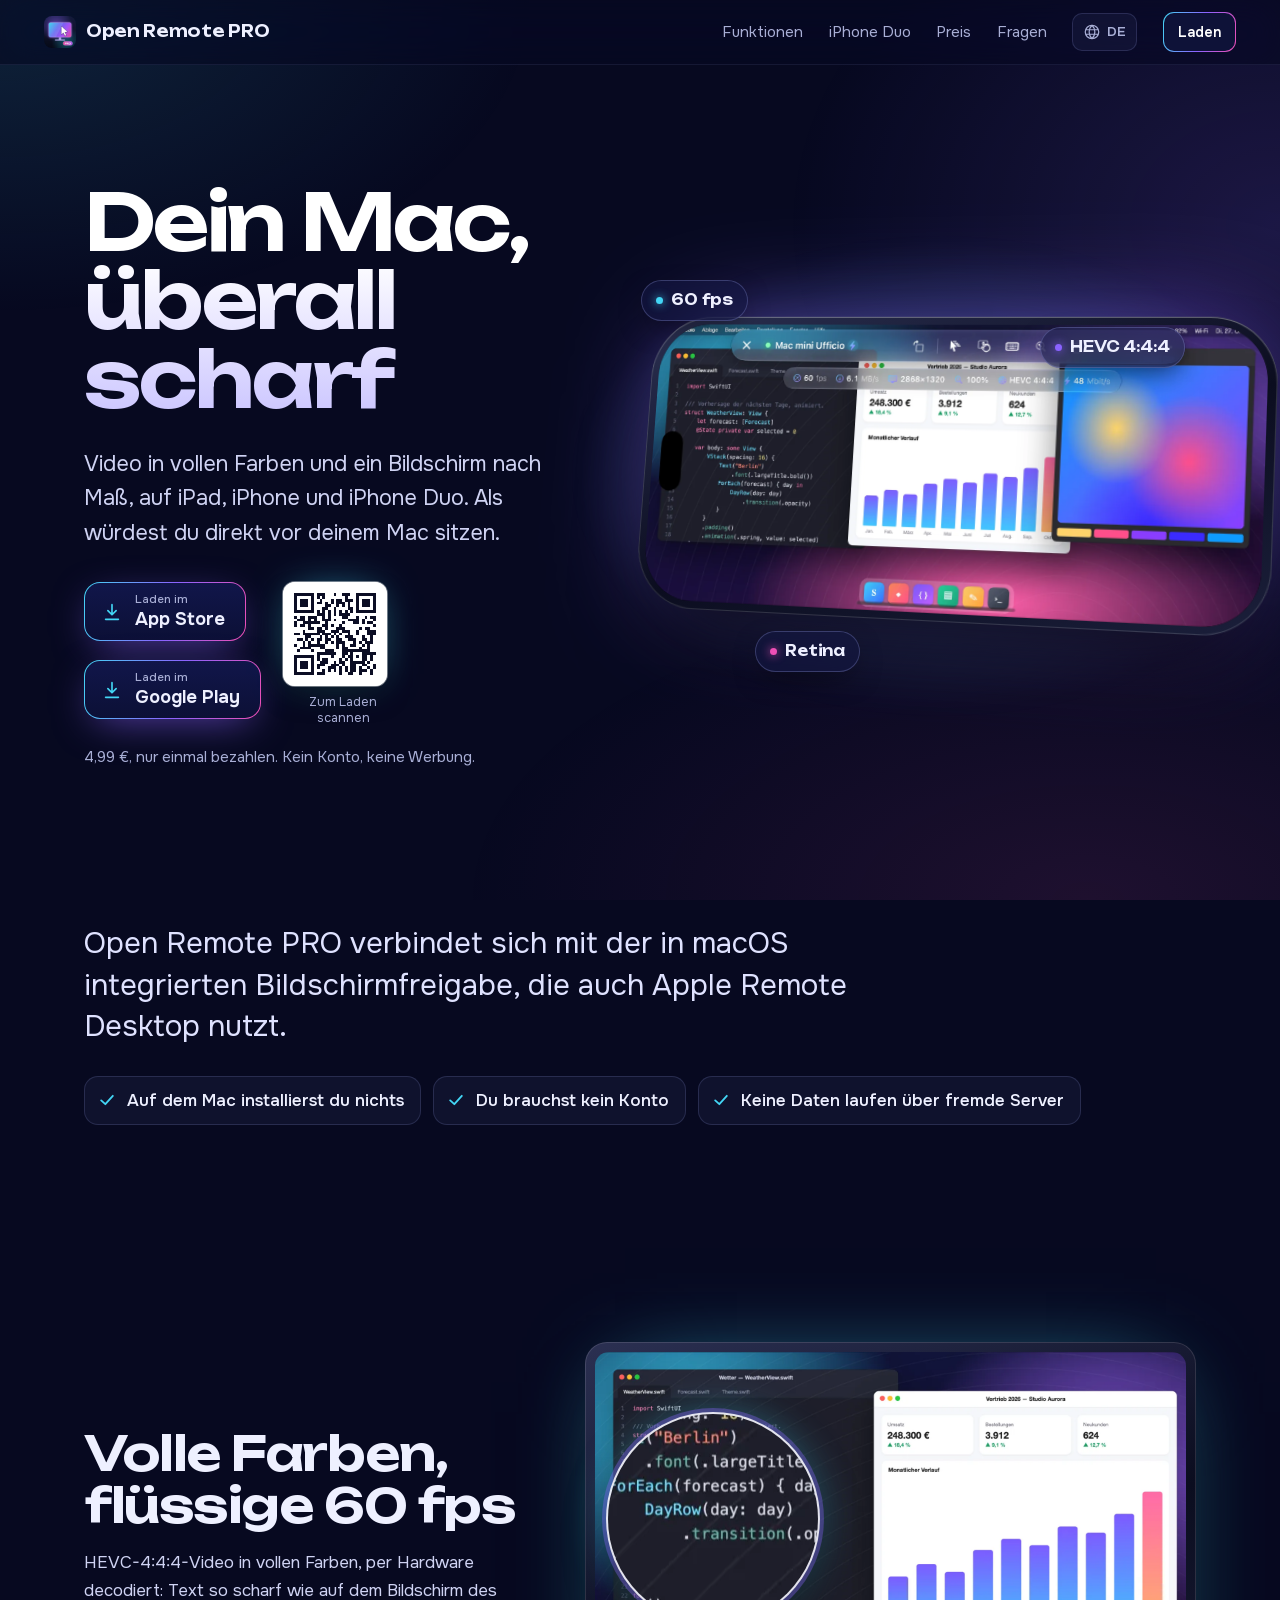
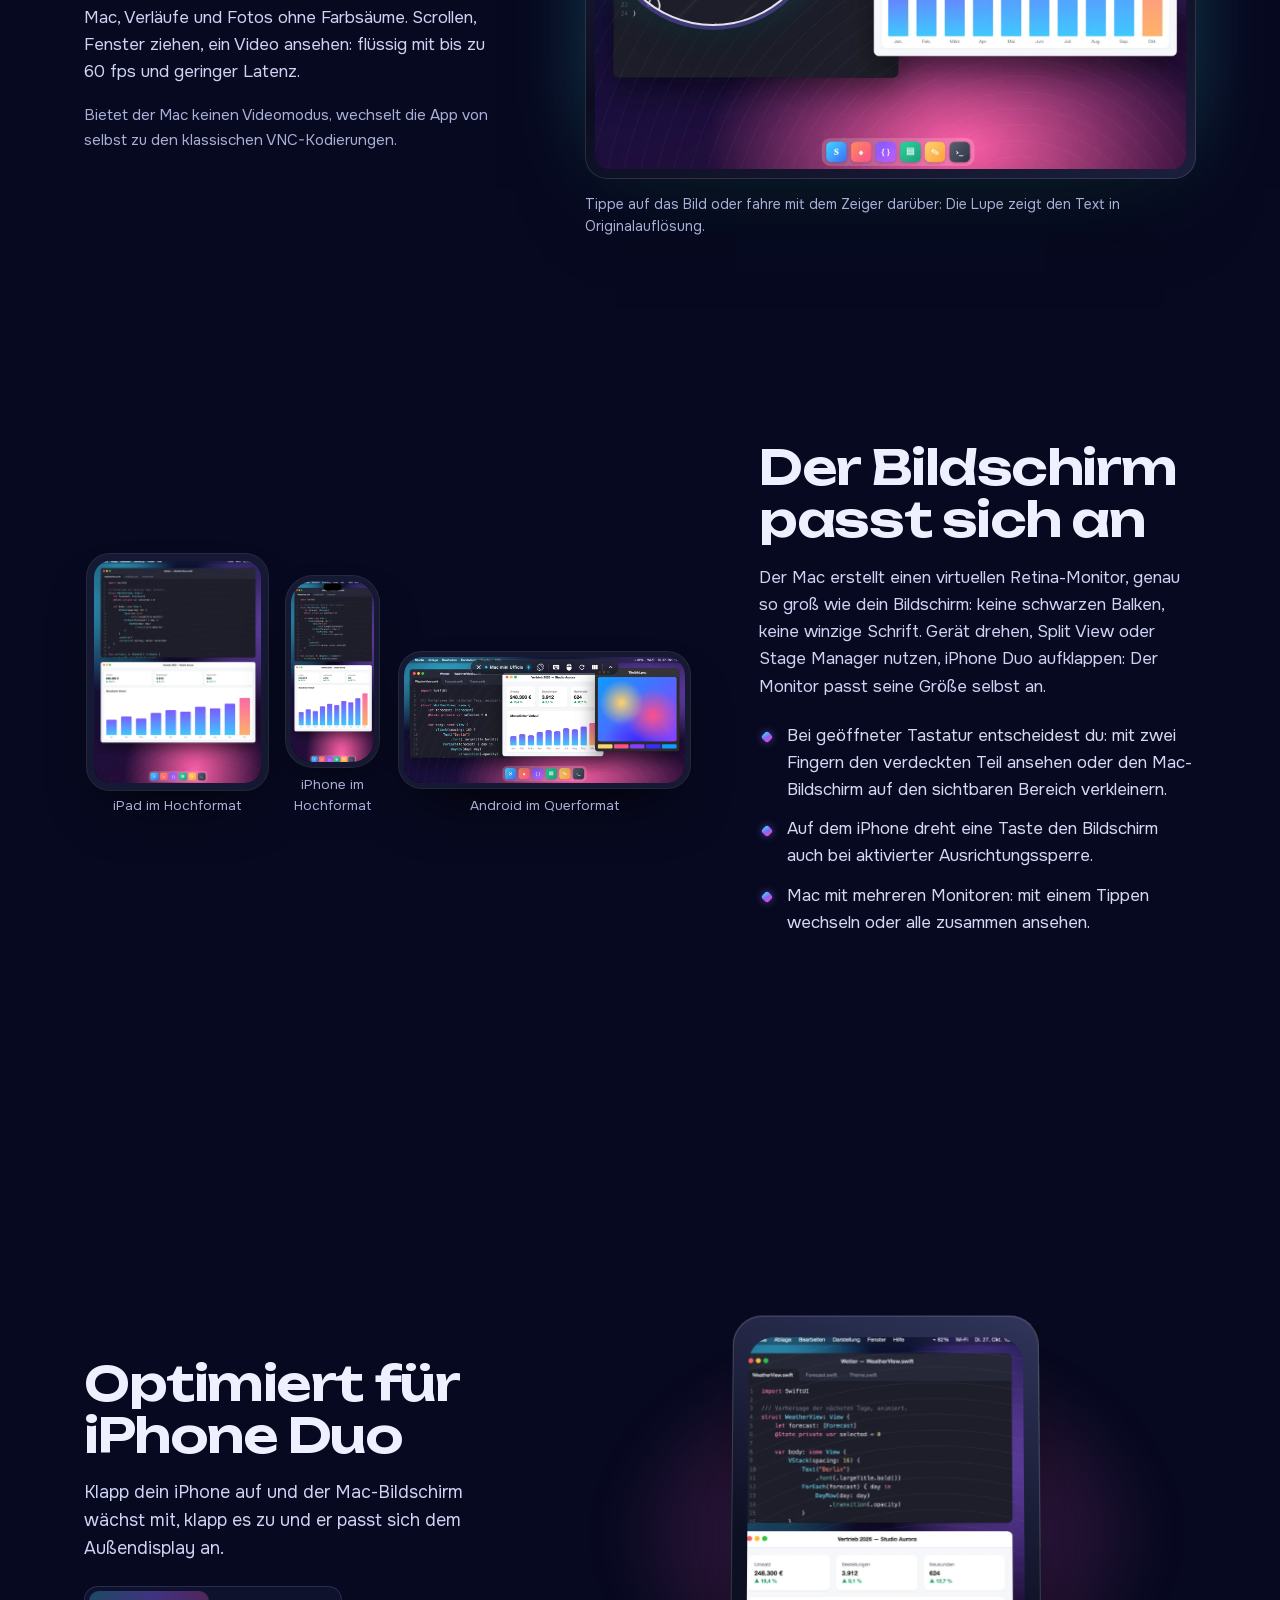
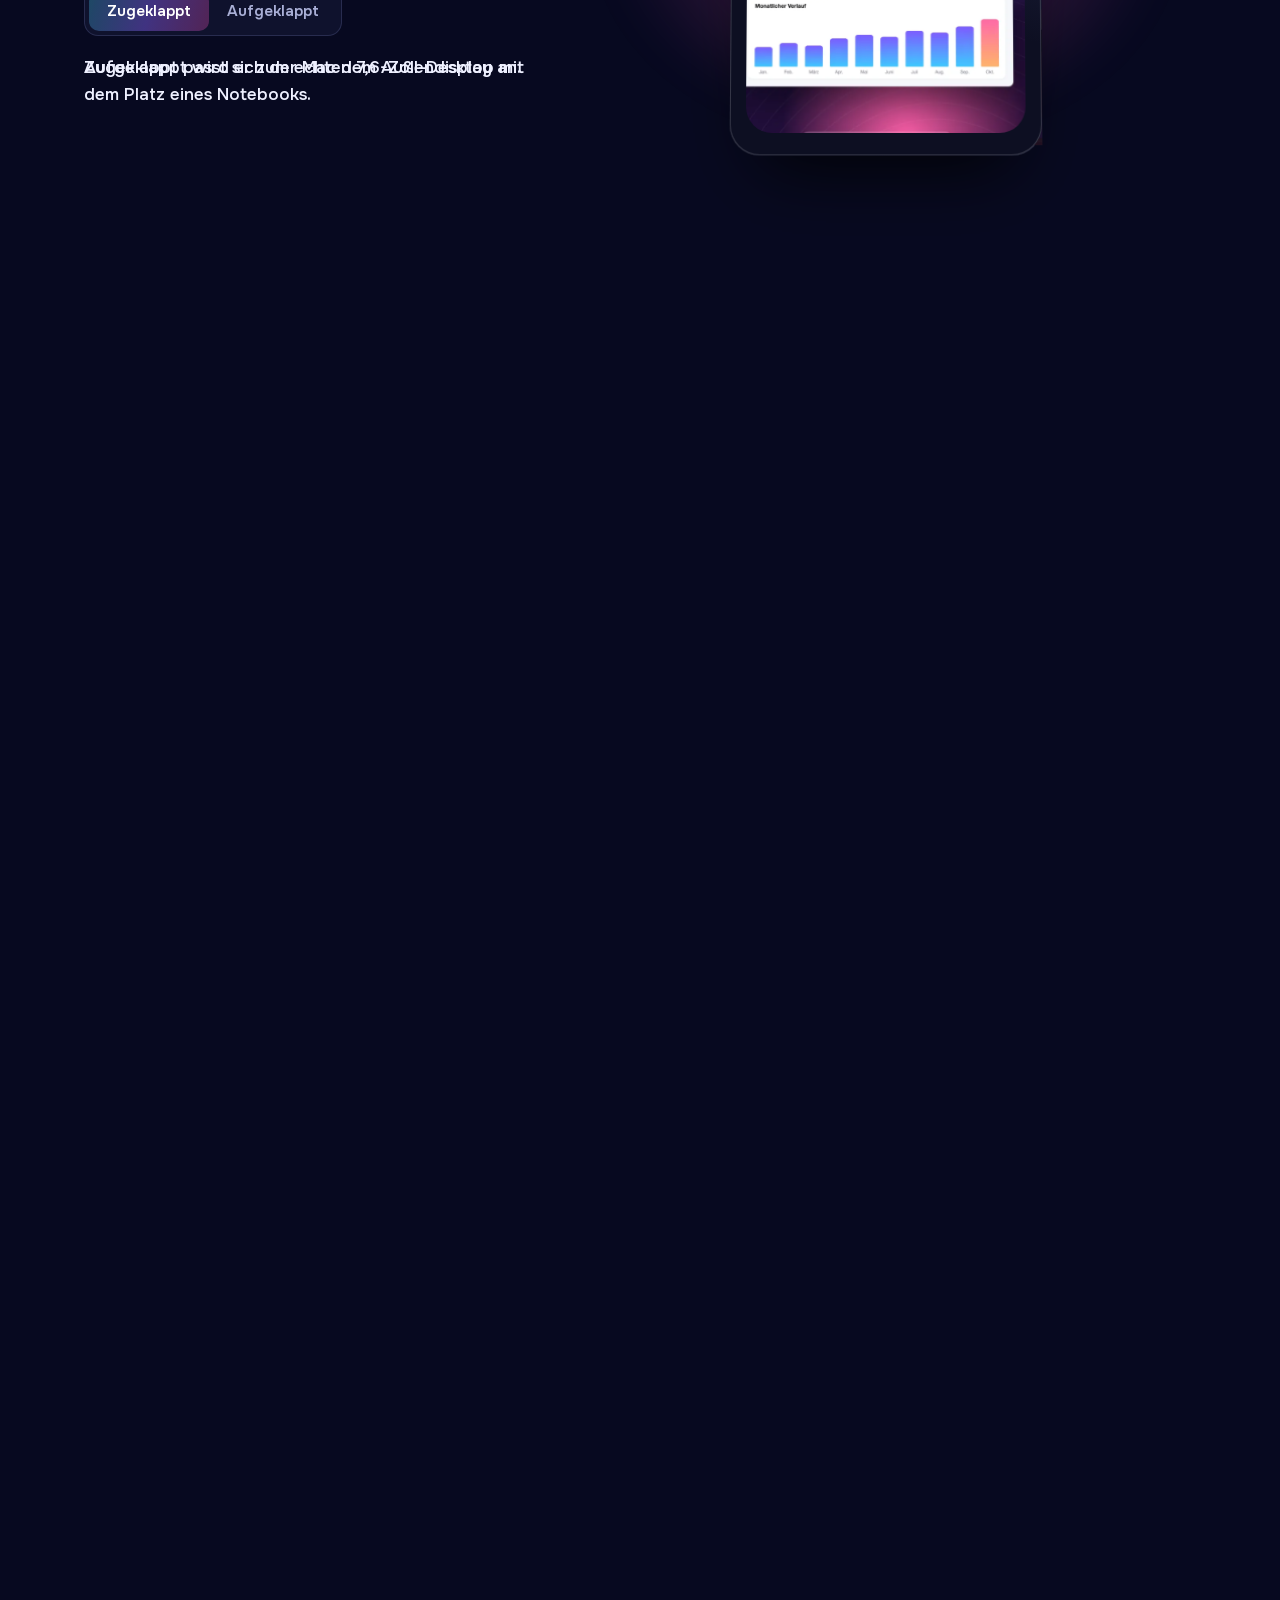
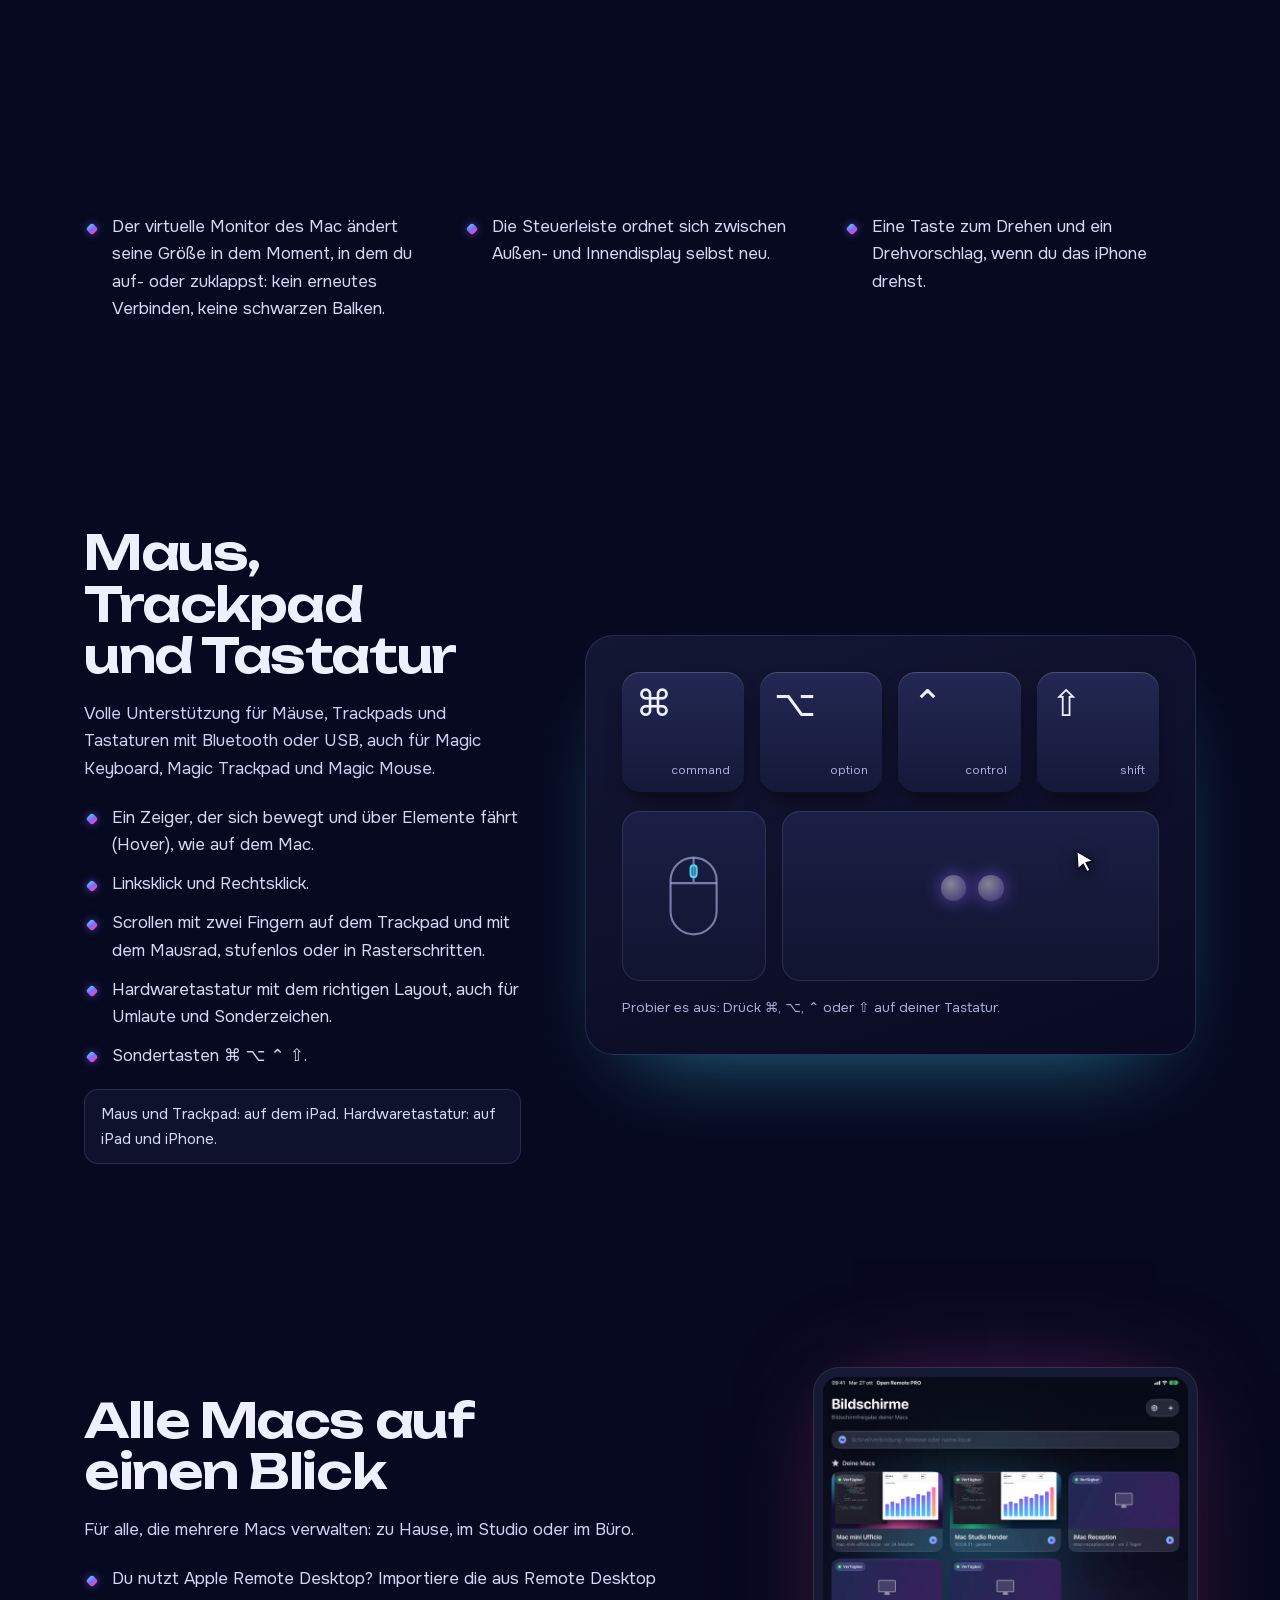
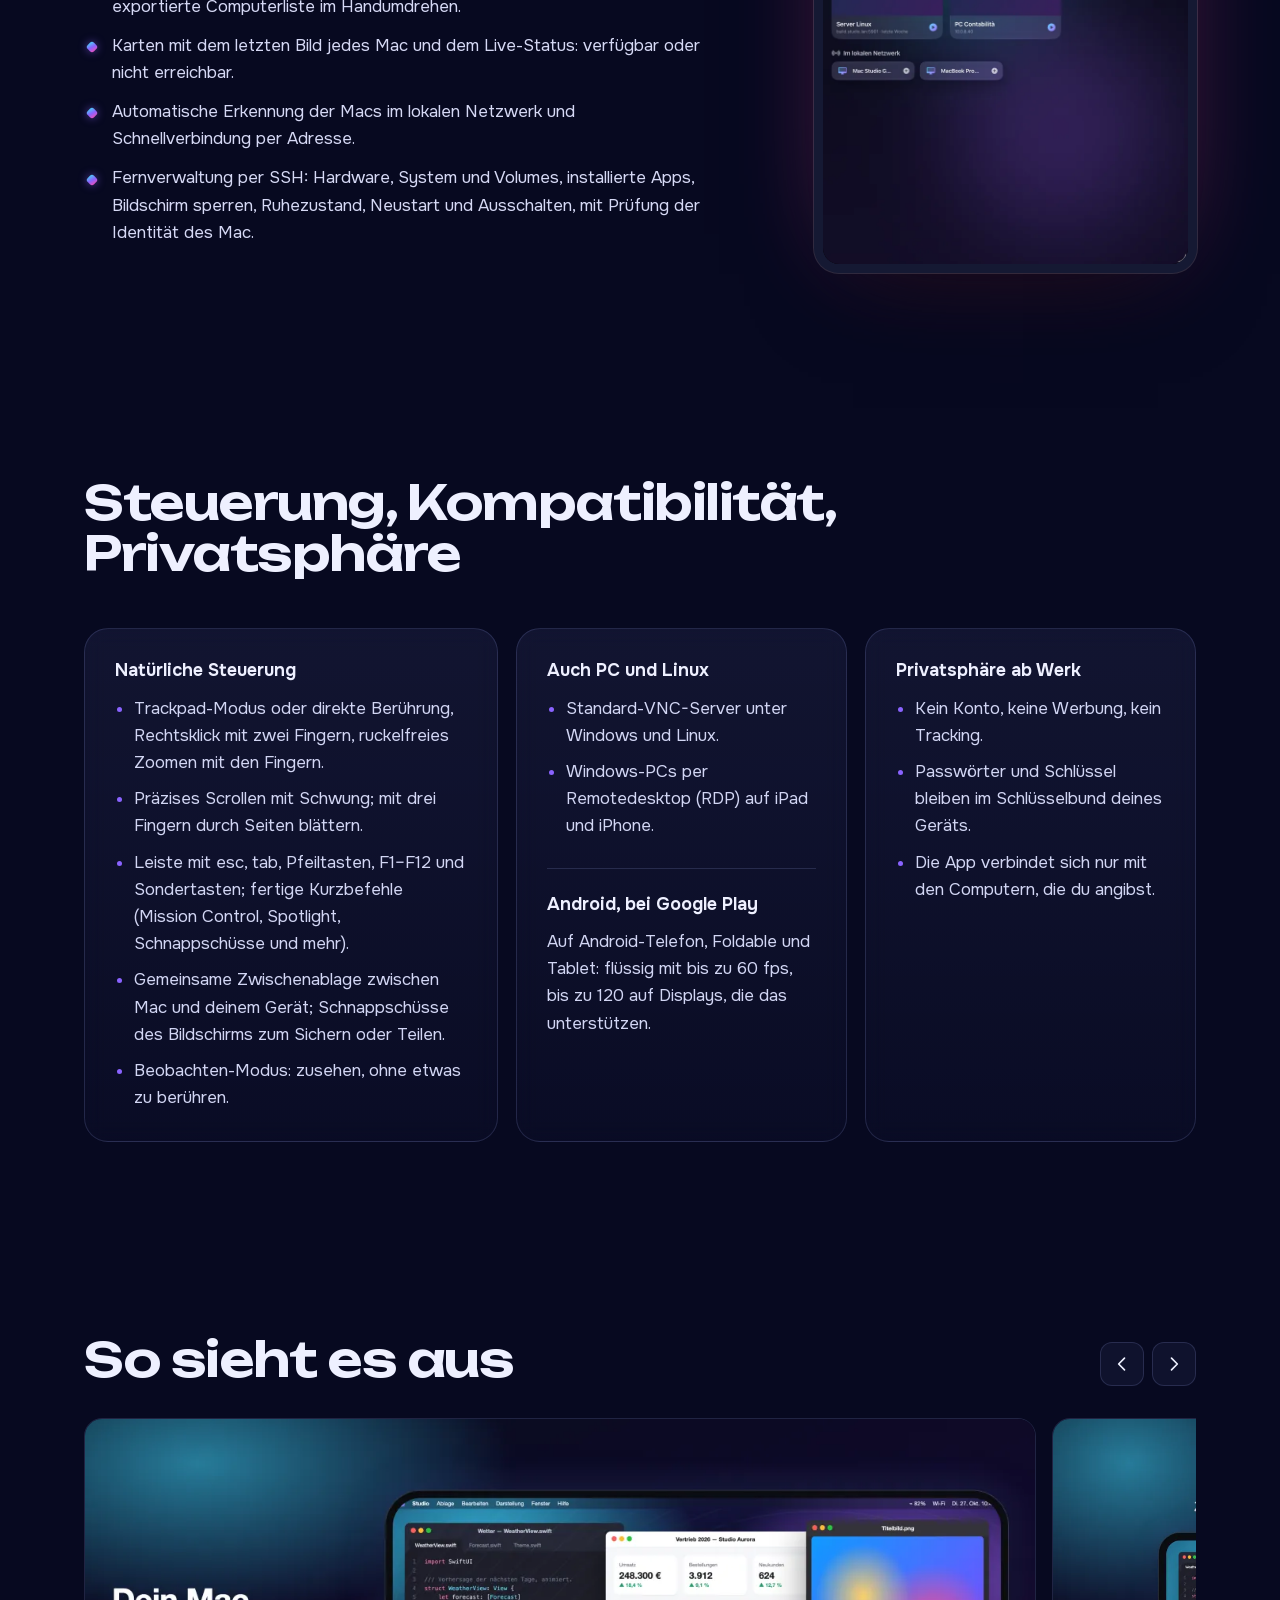
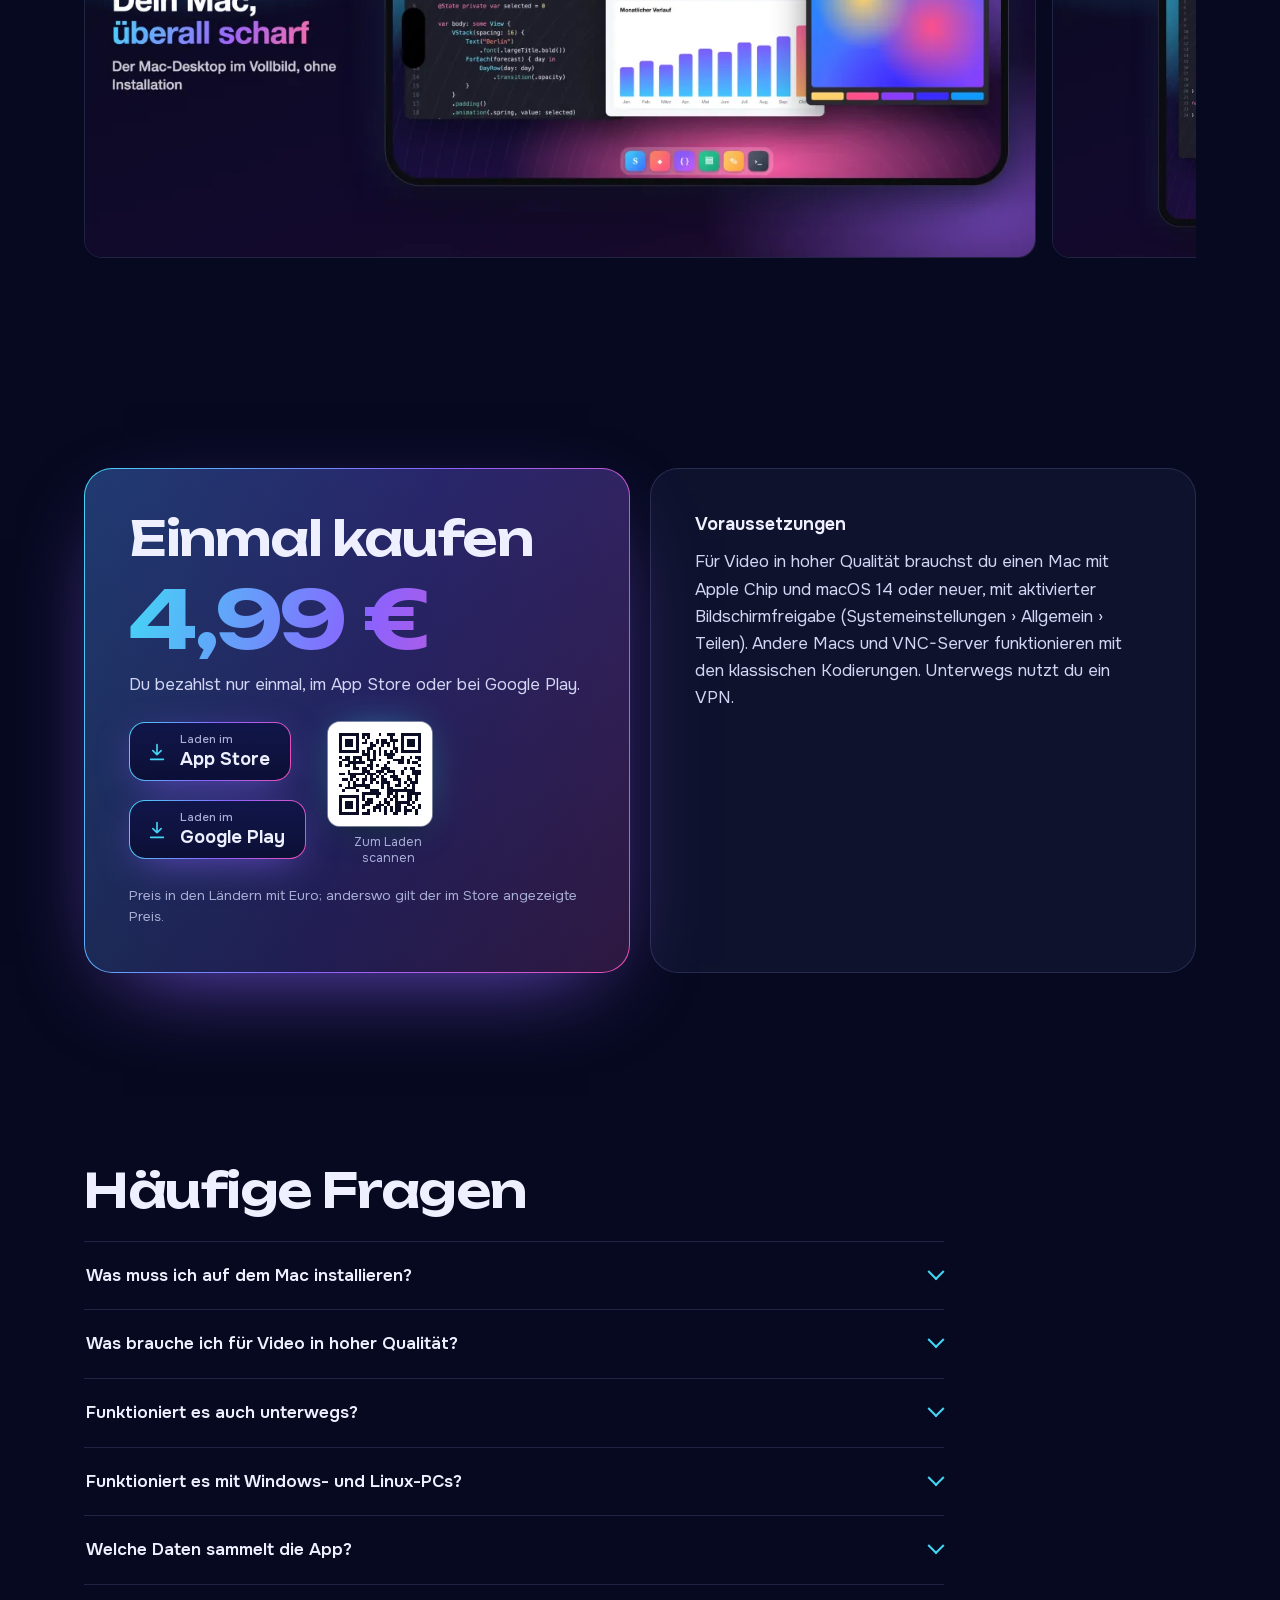
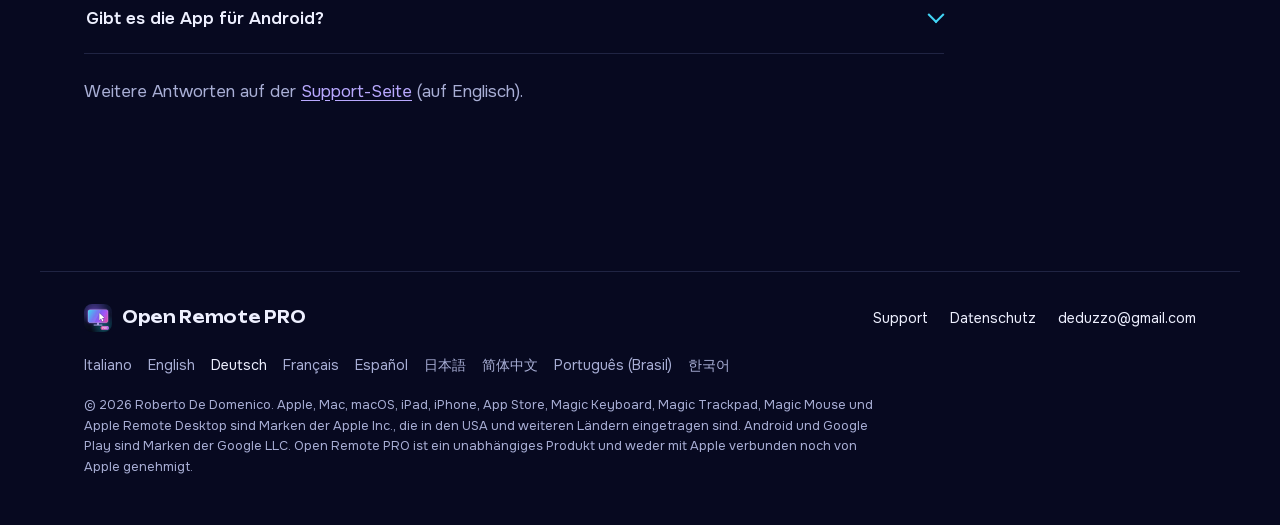
==== commit 0ed6432b: "Google Play disponibile: pulsanti attivi, testi e prezzo in 9 lingue - "In arrivo" diventa il pulsan" ====
--- a/de/index.html
+++ b/de/index.html
@@ -63,10 +63,10 @@
         <svg viewBox="0 0 24 24" width="22" height="22" aria-hidden="true"><path fill="none" stroke="currentColor" stroke-width="1.8" stroke-linecap="round" d="M12 4v11m0 0-4.5-4.5M12 15l4.5-4.5M5 20h14"/></svg>
         <span><small>Laden im</small>App Store</span>
       </a>
-      <span class="store store-soon" aria-disabled="true">
-        <svg viewBox="0 0 24 24" width="22" height="22" aria-hidden="true"><path fill="none" stroke="currentColor" stroke-width="1.8" stroke-linecap="round" d="M12 7v5l3 2M21 12a9 9 0 1 1-18 0 9 9 0 0 1 18 0Z"/></svg>
-        <span><small>Google Play</small>Demnächst</span>
-      </span>
+      <a class="store store-play" href="https://play.google.com/store/apps/details?id=com.deduzzo.openremotepro">
+        <svg viewBox="0 0 24 24" width="22" height="22" aria-hidden="true"><path fill="none" stroke="currentColor" stroke-width="1.8" stroke-linecap="round" d="M12 4v11m0 0-4.5-4.5M12 15l4.5-4.5M5 20h14"/></svg>
+        <span><small>Laden im</small>Google Play</span>
+      </a>
       <figure class="qr"><img src="../img/qr-appstore.svg" width="37" height="37" alt="QR-Code zum Laden von Open Remote PRO aus dem App Store"><figcaption>Zum Laden scannen</figcaption></figure>
     </div>
     <p class="hero-price">4,99 €, nur einmal bezahlen. Kein Konto, keine Werbung.</p>
@@ -192,7 +192,7 @@
     <div class="more">
       <h3>Auch PC und Linux</h3>
       <ul><li>Standard-VNC-Server unter Windows und Linux.</li><li>Windows-PCs per Remotedesktop (RDP) auf iPad und iPhone.</li></ul>
-      <h3>Android, bald bei Google Play</h3>
+      <h3>Android, bei Google Play</h3>
       <p>Auf Android-Telefon, Foldable und Tablet: flüssig mit bis zu 60 fps, bis zu 120 auf Displays, die das unterstützen.</p>
     </div>
     <div class="more">
@@ -224,19 +224,19 @@
   <div class="price-card">
     <h2 id="t-price">Einmal kaufen</h2>
     <p class="price-tag">4,99 €</p>
-    <p class="price-sub">Du bezahlst nur einmal, im App Store.</p>
+    <p class="price-sub">Du bezahlst nur einmal, im App Store oder bei Google Play.</p>
     <div class="price-get">
     <a class="store store-apple" href="https://apps.apple.com/app/id6828052464">
       <svg viewBox="0 0 24 24" width="22" height="22" aria-hidden="true"><path fill="none" stroke="currentColor" stroke-width="1.8" stroke-linecap="round" d="M12 4v11m0 0-4.5-4.5M12 15l4.5-4.5M5 20h14"/></svg>
       <span><small>Laden im</small>App Store</span>
     </a>
     <figure class="qr"><img src="../img/qr-appstore.svg" width="37" height="37" alt="QR-Code zum Laden von Open Remote PRO aus dem App Store"><figcaption>Zum Laden scannen</figcaption></figure>
-    <span class="store store-soon" aria-disabled="true">
-      <svg viewBox="0 0 24 24" width="22" height="22" aria-hidden="true"><path fill="none" stroke="currentColor" stroke-width="1.8" stroke-linecap="round" d="M12 7v5l3 2M21 12a9 9 0 1 1-18 0 9 9 0 0 1 18 0Z"/></svg>
-      <span><small>Google Play</small>Demnächst</span>
-    </span>
-    </div>
-    <p class="note">Preis in den Ländern mit Euro; anderswo gilt der im App Store angezeigte Preis.</p>
+    <a class="store store-play" href="https://play.google.com/store/apps/details?id=com.deduzzo.openremotepro">
+      <svg viewBox="0 0 24 24" width="22" height="22" aria-hidden="true"><path fill="none" stroke="currentColor" stroke-width="1.8" stroke-linecap="round" d="M12 4v11m0 0-4.5-4.5M12 15l4.5-4.5M5 20h14"/></svg>
+      <span><small>Laden im</small>Google Play</span>
+    </a>
+    </div>
+    <p class="note">Preis in den Ländern mit Euro; anderswo gilt der im Store angezeigte Preis.</p>
   </div>
   <div class="req">
     <h3>Voraussetzungen</h3>
@@ -251,7 +251,7 @@
 <details><summary>Funktioniert es auch unterwegs?</summary><div class="faq-a"><p>Ja, mit einem VPN in das Netzwerk des Mac. Gib die Bildschirmfreigabe nicht direkt ins Internet frei.</p></div></details>
 <details><summary>Funktioniert es mit Windows- und Linux-PCs?</summary><div class="faq-a"><p>Ja, mit Standard-VNC-Servern unter Windows und Linux. Auf iPad und iPhone verbindest du dich außerdem per Remotedesktop (RDP) mit Windows-PCs.</p></div></details>
 <details><summary>Welche Daten sammelt die App?</summary><div class="faq-a"><p>Keine: kein Konto, keine Werbung, kein Tracking. Computerliste, Passwörter und Schlüssel bleiben auf deinem Gerät, und die App verbindet sich nur mit den Computern, die du angibst.</p></div></details>
-<details><summary>Wann kommt die App für Android?</summary><div class="faq-a"><p>Die Android-App kommt bald zu Google Play, für Telefone, Foldables und Tablets.</p></div></details>
+<details><summary>Gibt es die App für Android?</summary><div class="faq-a"><p>Ja, bei Google Play, für Telefone, Foldables und Tablets.</p></div></details>
   <p class="faq-more">Weitere Antworten auf der <a href="../en/support.html">Support-Seite</a> (auf Englisch).</p>
 </section>
 
--- a/style.css
+++ b/style.css
@@ -89,9 +89,9 @@
 .cta-row{display:flex;flex-wrap:wrap;gap:12px;margin-top:32px}
 .store{display:inline-flex;align-items:center;gap:12px;padding:11px 20px 11px 16px;border-radius:16px;text-decoration:none;color:var(--text);font-weight:650;font-size:1.15rem;line-height:1.1}
 .store small{display:block;font-size:.72rem;font-weight:500;color:var(--muted);margin-bottom:2px}
-.store-apple{background:linear-gradient(#11164a,#0c1036) padding-box,var(--grad) border-box;border:1.5px solid transparent;box-shadow:0 10px 40px -12px rgba(138,99,255,.7);transition:transform .25s var(--ease),box-shadow .25s}
-.store-apple:hover{color:#fff;transform:translateY(-2px);box-shadow:0 14px 50px -10px rgba(238,79,181,.65),0 0 0 4px rgba(138,99,255,.12)}
-.store-apple svg{color:var(--cyan)}
+.store-apple,.store-play{background:linear-gradient(#11164a,#0c1036) padding-box,var(--grad) border-box;border:1.5px solid transparent;box-shadow:0 10px 40px -12px rgba(138,99,255,.7);transition:transform .25s var(--ease),box-shadow .25s}
+.store-apple:hover,.store-play:hover{color:#fff;transform:translateY(-2px);box-shadow:0 14px 50px -10px rgba(238,79,181,.65),0 0 0 4px rgba(138,99,255,.12)}
+.store-apple svg,.store-play svg{color:var(--cyan)}
 .store-soon{border:1px dashed rgba(170,180,255,.3);color:var(--muted);background:rgba(255,255,255,.02)}
 .hero-price{margin-top:18px;color:var(--muted);font-size:.95rem}
 
@@ -286,11 +286,11 @@
   .qr{display:block}
   .hero .cta-row{display:grid;grid-template-columns:auto auto;justify-content:start;align-items:start;gap:12px 22px}
   .hero .cta-row .store{justify-self:start}
-  .hero .store-apple{grid-area:1/1}.hero .store-soon{grid-area:2/1}.hero .qr{grid-area:1/2/3/3}
+  .hero .store-apple{grid-area:1/1}.hero .store-play{grid-area:2/1}.hero .qr{grid-area:1/2/3/3}
 }
 .price-get{display:grid;grid-template-columns:auto;justify-content:start;align-items:start;gap:12px 22px}
 .price-get .store{justify-self:start}
-@media (min-width:960px){.price-get{grid-template-columns:auto auto}.price-get .store-apple{grid-area:1/1}.price-get .store-soon{grid-area:2/1}.price-get .qr{grid-area:1/2/3/3}}
+@media (min-width:960px){.price-get{grid-template-columns:auto auto}.price-get .store-apple{grid-area:1/1}.price-get .store-play{grid-area:2/1}.price-get .qr{grid-area:1/2/3/3}}
 
 /* mouse, trackpad e tastiera */
 .input-visual{position:relative;padding:clamp(20px,3vw,36px);border-radius:28px;background:linear-gradient(160deg,rgba(150,160,255,.09),rgba(150,160,255,.02));border:1px solid var(--line);
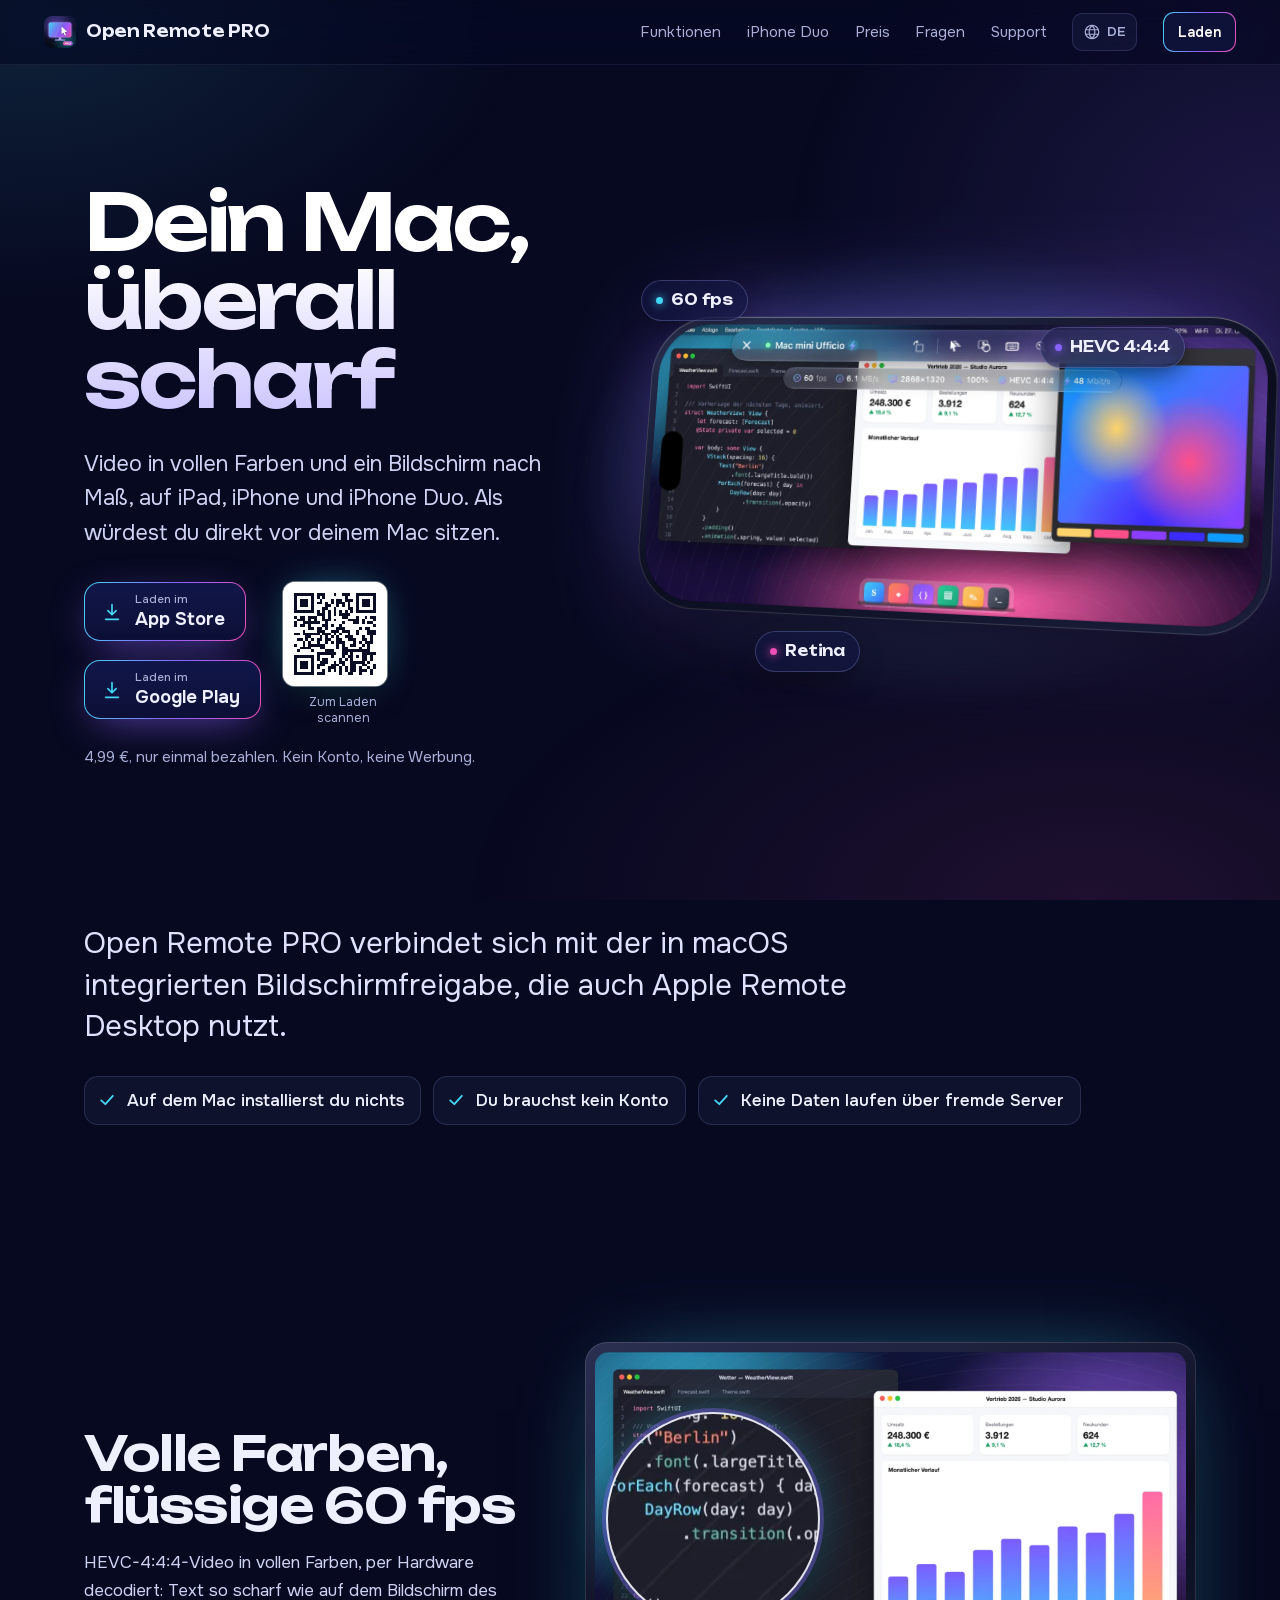
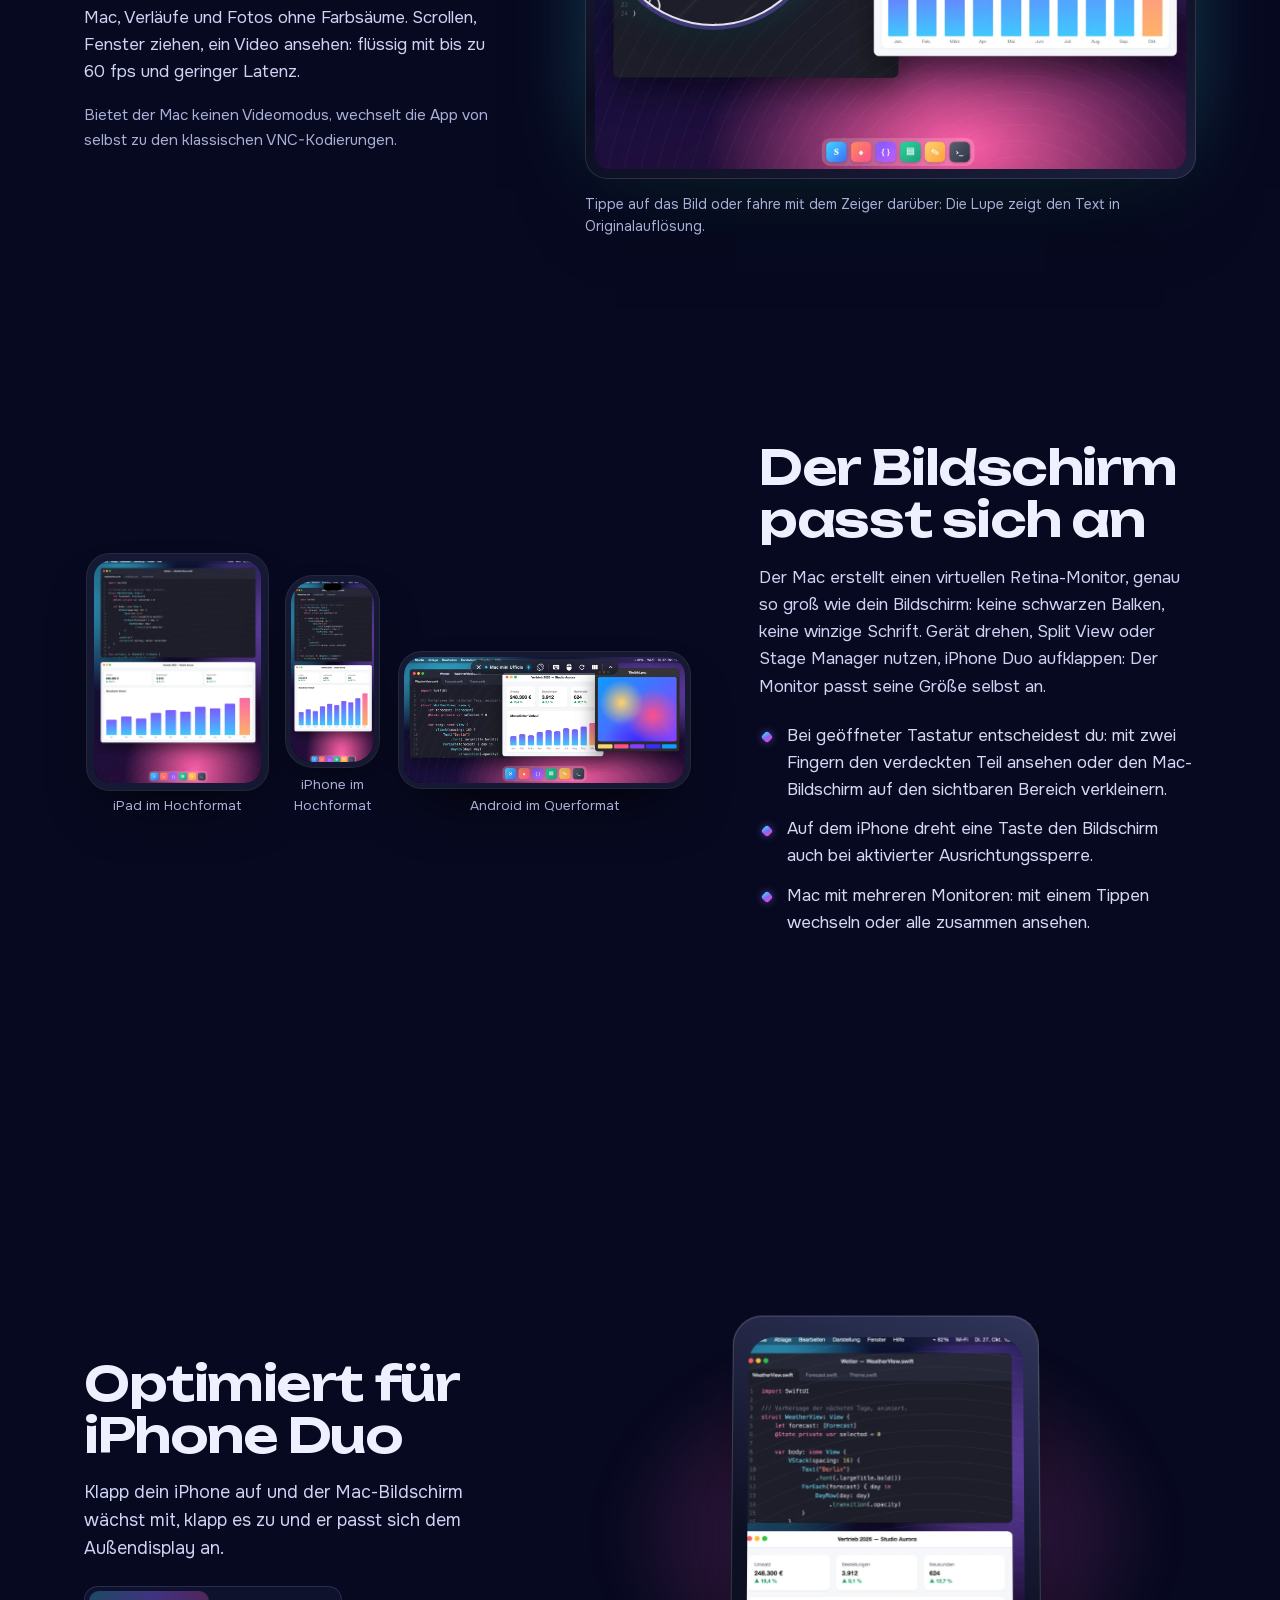
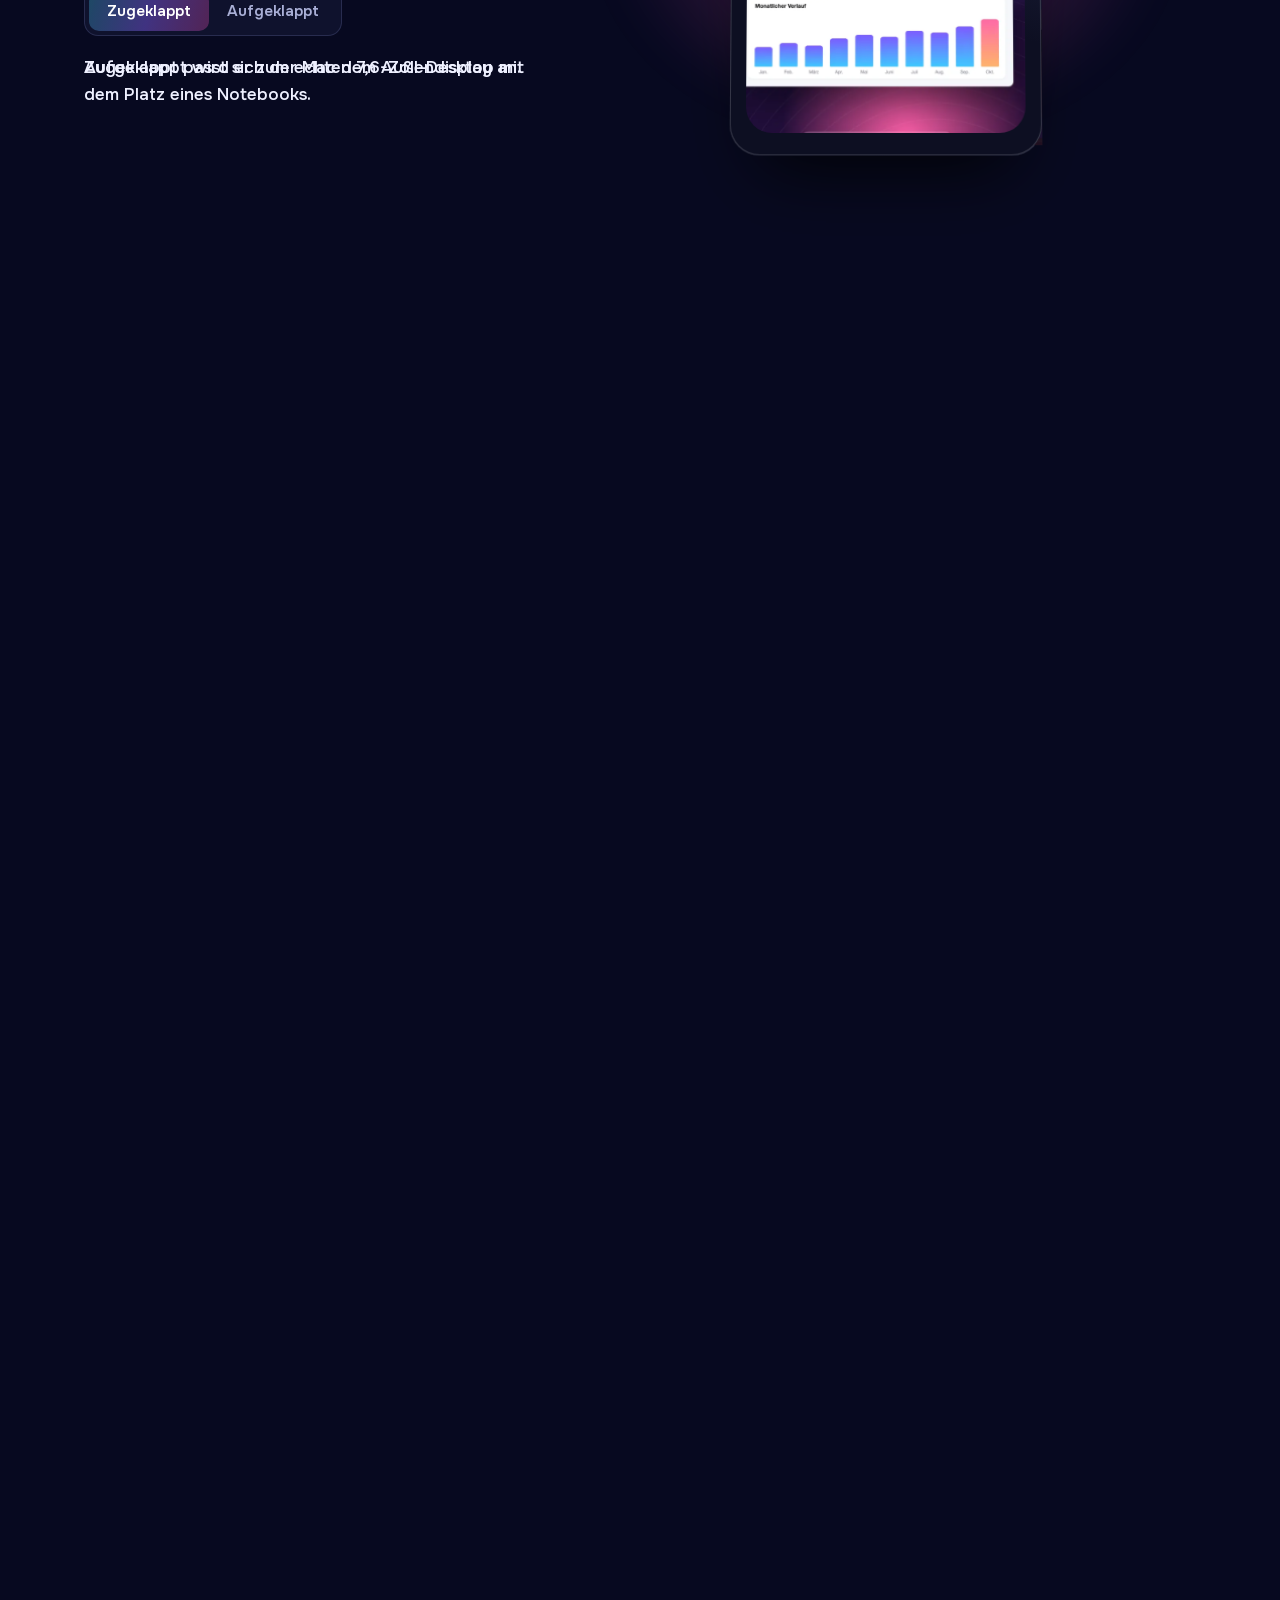
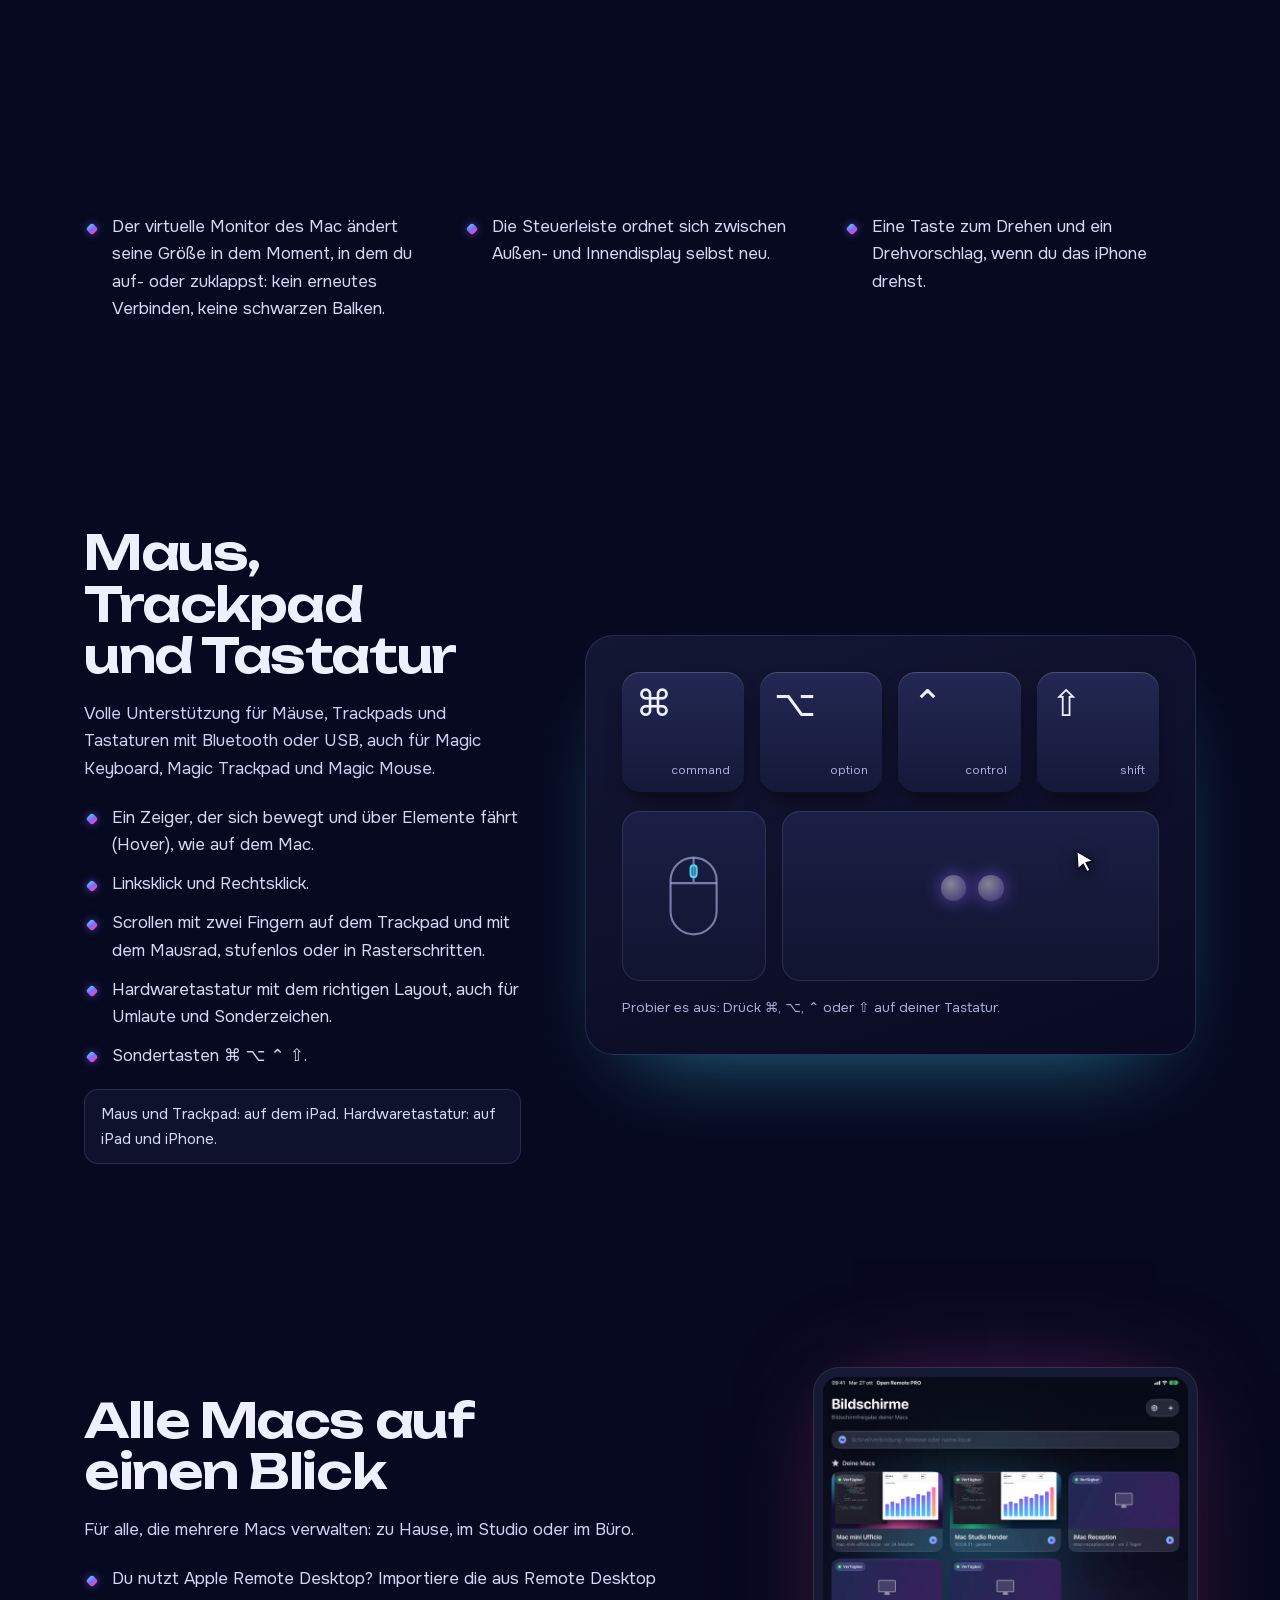
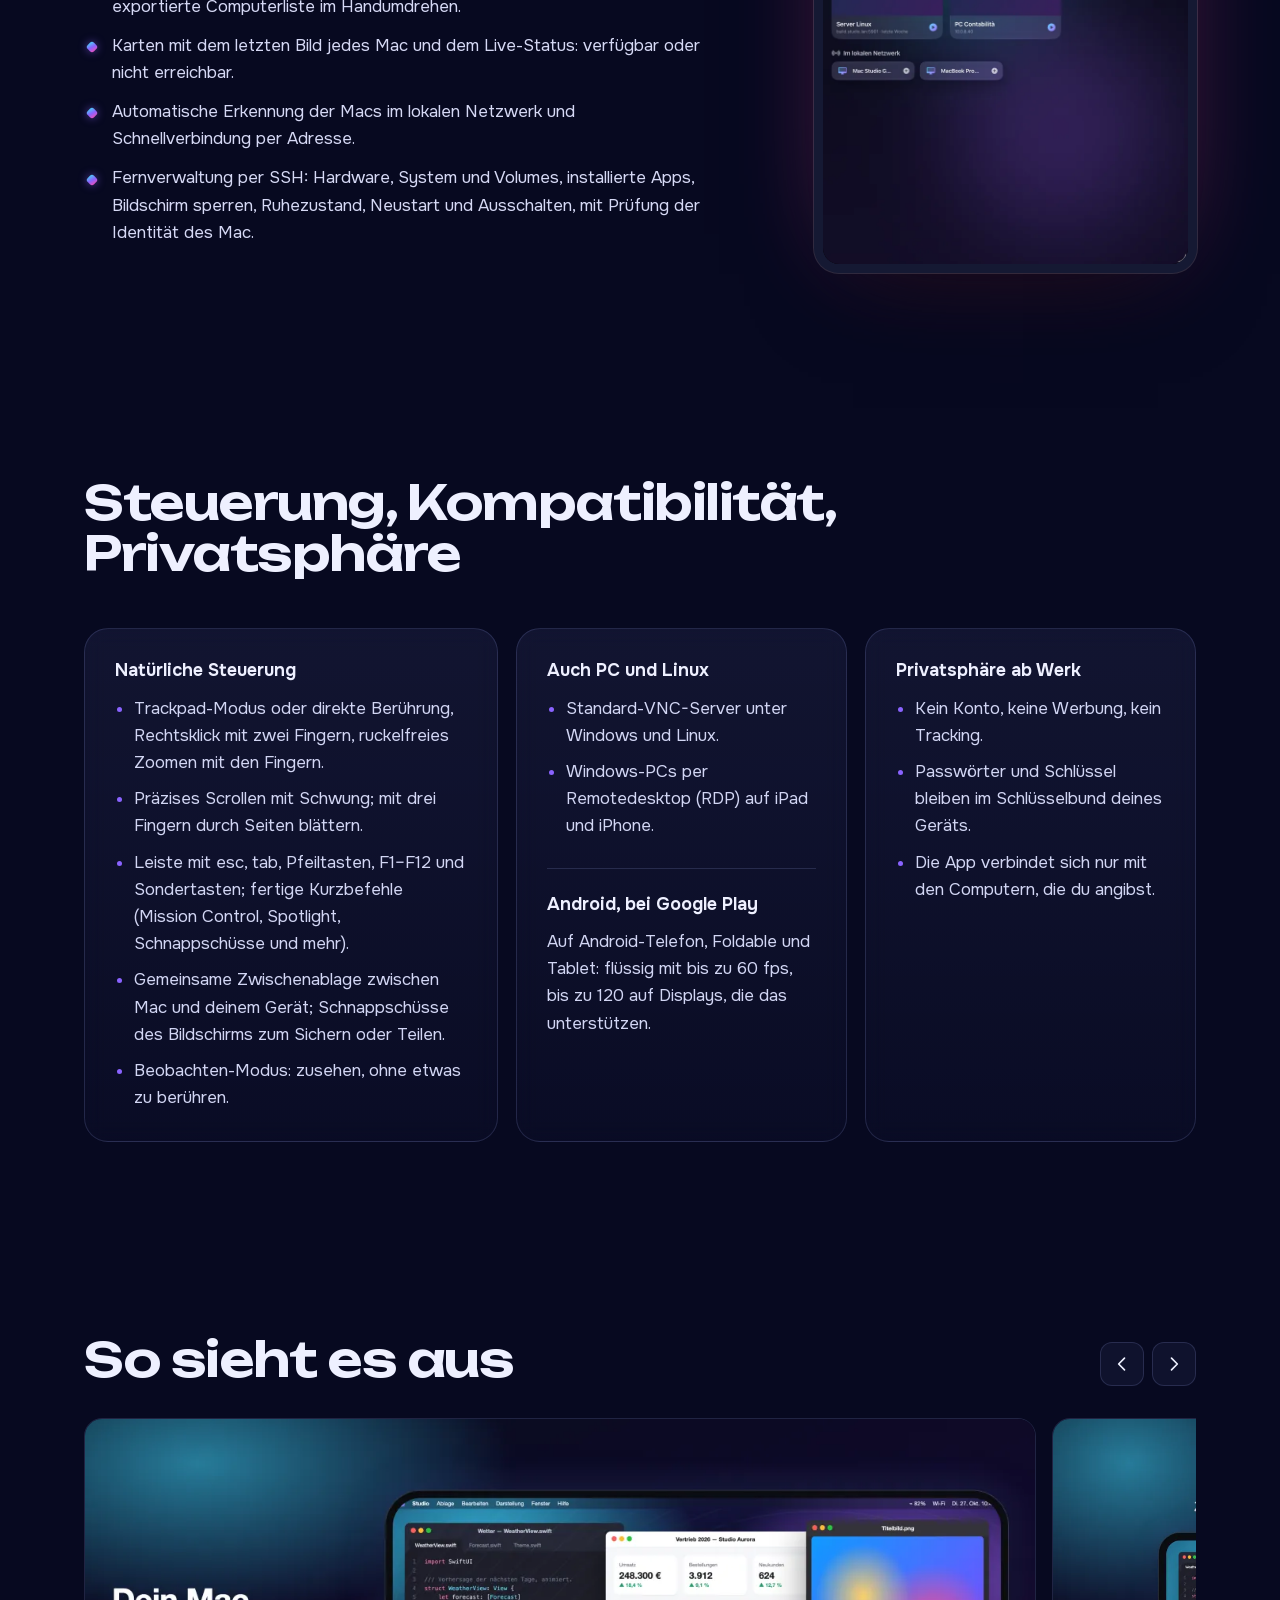
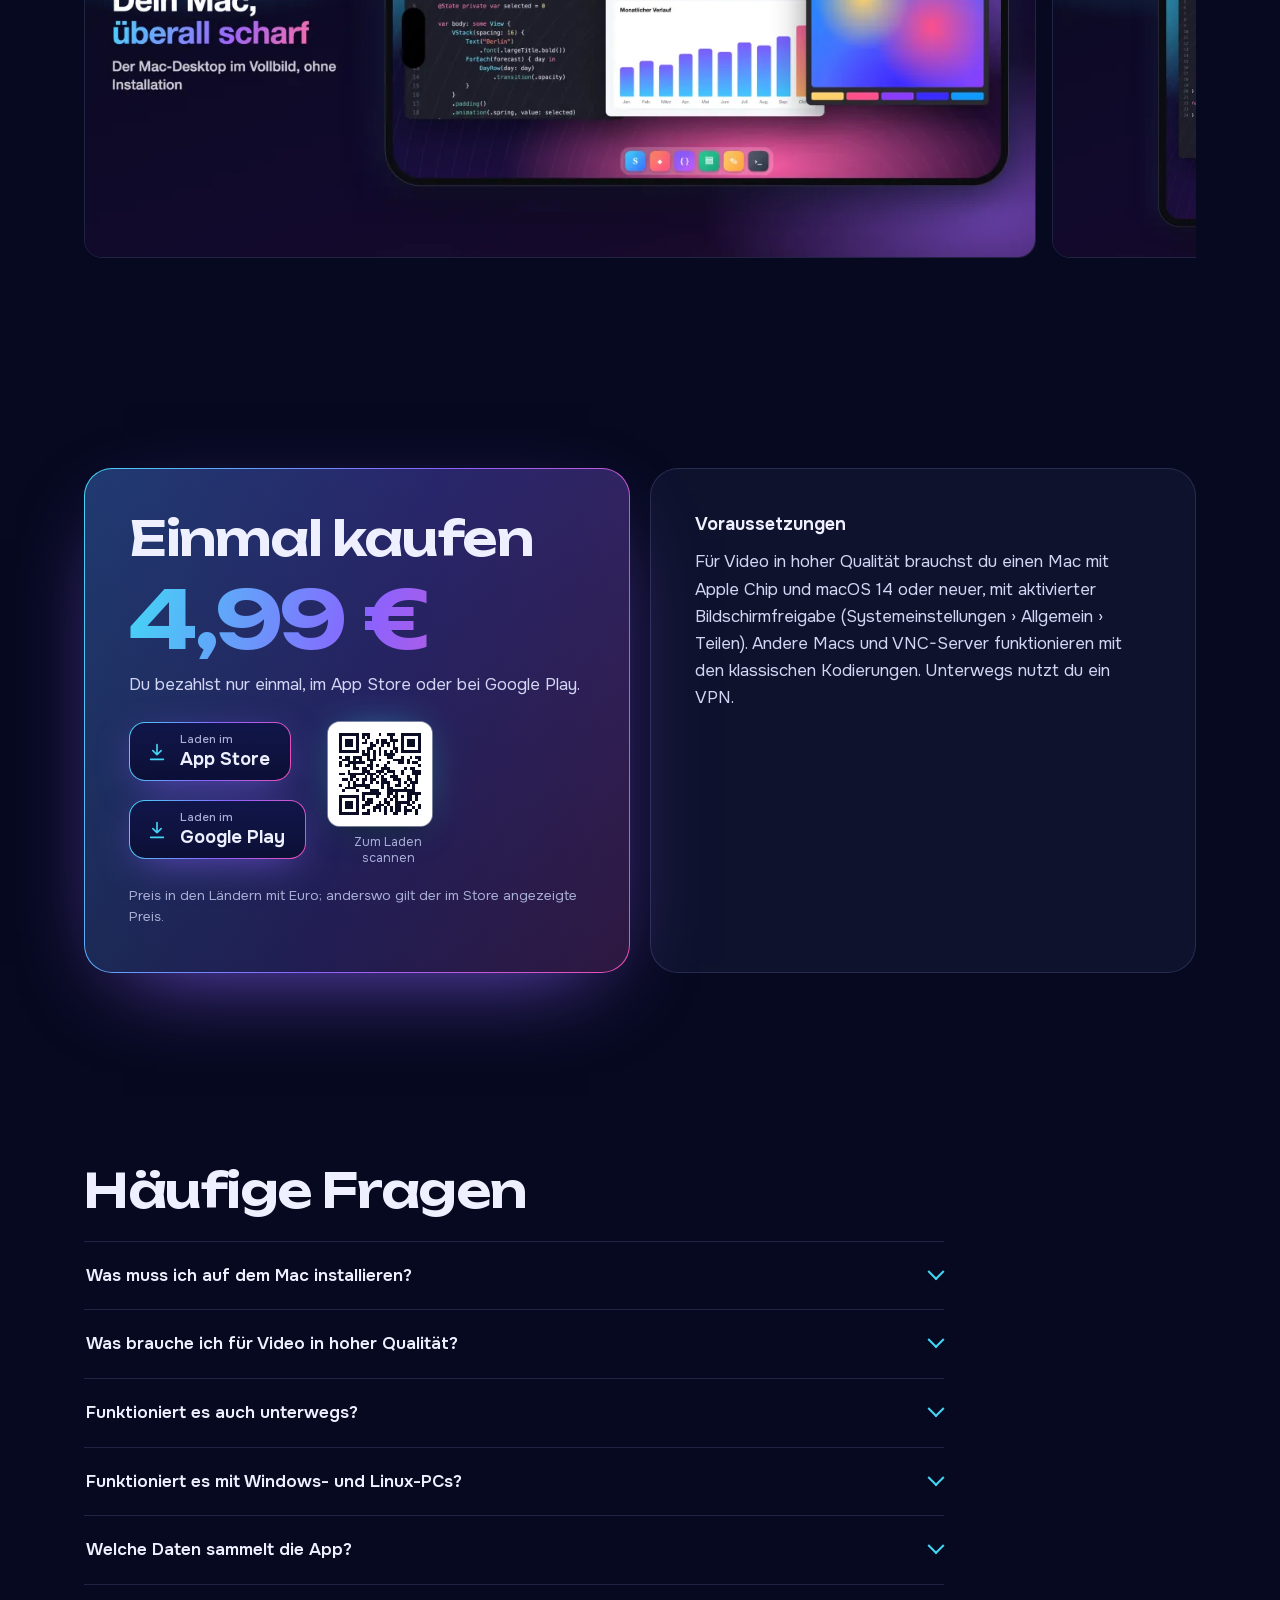
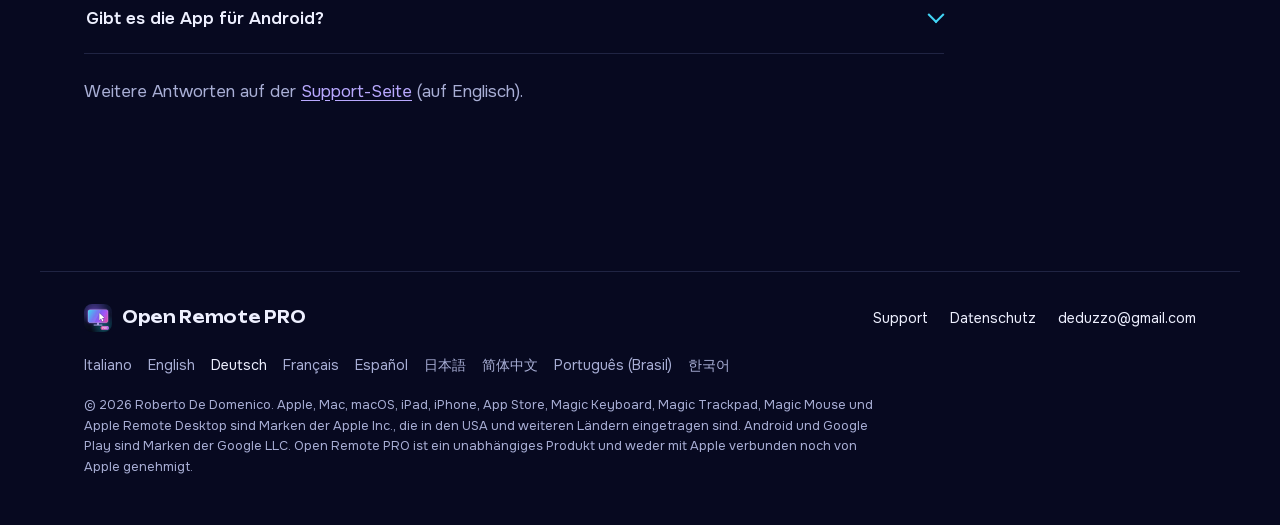
==== commit 848ea270: "Intestazione uguale su tutte le pagine e Supporto nel menu in 9 lingue - Supporto e Privacy usano l'" ====
--- a/de/index.html
+++ b/de/index.html
@@ -44,6 +44,7 @@
     <a href="#duo">iPhone Duo</a>
     <a href="#prezzo">Preis</a>
     <a href="#faq">Fragen</a>
+    <a class="nav-support" href="../en/support.html">Support</a>
   </nav>
   <details class="lang">
     <summary aria-label="Sprache"><svg viewBox="0 0 24 24" width="18" height="18" aria-hidden="true"><path fill="none" stroke="currentColor" stroke-width="1.6" d="M12 21a9 9 0 1 0 0-18 9 9 0 0 0 0 18Zm0 0c2.5-2.4 3.8-5.4 3.8-9S14.5 5.4 12 3m0 18c-2.5-2.4-3.8-5.4-3.8-9S9.5 5.4 12 3M3.5 9h17M3.5 15h17"/></svg><span>DE</span></summary>
--- a/style.css
+++ b/style.css
@@ -59,7 +59,7 @@
 .brand img{border-radius:8px}
 .top-nav{display:flex;gap:clamp(12px,2vw,26px);margin-left:auto}
 .top-nav a,.doc-nav a{color:var(--muted);text-decoration:none;font-size:.95rem}
-.top-nav a:hover,.doc-nav a:hover,.doc-nav a[aria-current]{color:var(--text)}
+.top-nav a:hover,.top-nav a[aria-current],.doc-nav a:hover,.doc-nav a[aria-current]{color:var(--text)}
 .doc-nav{display:flex;flex-wrap:wrap;gap:6px 18px;margin-left:auto}
 .lang{position:relative}
 .lang summary{list-style:none;display:flex;align-items:center;gap:6px;cursor:pointer;color:var(--muted);font-size:.85rem;font-weight:600;padding:7px 10px;border-radius:10px;border:1px solid var(--line);background:var(--panel)}
@@ -73,7 +73,7 @@
 @keyframes drop{from{opacity:0;transform:translateY(-6px)}}
 .btn-small{font-size:.875rem;font-weight:600;color:#fff;text-decoration:none;padding:8px 14px;border-radius:11px;background:linear-gradient(var(--bg-2),var(--bg-2)) padding-box,var(--grad) border-box;border:1.5px solid transparent;white-space:nowrap;transition:box-shadow .25s}
 .btn-small:hover{box-shadow:0 0 22px -4px rgba(138,99,255,.8);color:#fff}
-@media (max-width:860px){.top-nav{display:none}.lang{margin-left:auto}}
+@media (max-width:860px){.top-nav a:not(.nav-support){display:none}}
 @media (max-width:440px){.top .btn-small{display:none}}
 
 /* blocchi della landing */
@@ -342,3 +342,23 @@
   *,*::before,*::after{animation:none!important;transition:none!important}
 }
 @media (max-width:340px){.brand{font-size:.88rem}.brand img{width:26px;height:26px}}
+/* segnalazioni (pagina Supporto) */
+.report-actions{display:flex;flex-wrap:wrap;gap:10px;margin:14px 0 6px}
+.report-actions a{display:inline-flex;align-items:center;gap:8px;padding:10px 16px;border-radius:12px;font-weight:600;font-size:.95rem;text-decoration:none;color:var(--text);border:1px solid var(--line);background:var(--panel)}
+.report-actions a.primary{border:0;background:var(--grad);color:#070920}
+.issues-h{font-size:1rem;margin:22px 0 10px;color:var(--muted);font-weight:600}
+.issues-list{display:grid;gap:10px}
+.issue{display:block;padding:14px 16px;border-radius:16px;border:1px solid var(--line);background:rgba(255,255,255,.03);text-decoration:none;color:var(--text);transition:border-color .2s,transform .2s}
+.issue:hover{border-color:rgba(170,180,255,.45);transform:translateY(-1px)}
+.issue-head{display:flex;flex-wrap:wrap;align-items:center;gap:6px;margin-bottom:6px}
+.issue-status,.issue-kind{font-size:.72rem;font-weight:600;padding:2px 9px;border-radius:999px;border:1px solid var(--line);color:var(--muted)}
+.issue-status.s-open{color:#ffd479;border-color:rgba(255,212,121,.35)}
+.issue-status.s-confermato{color:#ff9ad5;border-color:rgba(255,154,213,.35)}
+.issue-status.s-in-lavorazione{color:#b9a4ff;border-color:rgba(185,164,255,.4)}
+.issue-status.s-risolto{color:#7ae6ff;border-color:rgba(122,230,255,.4)}
+.issue-status.s-rilasciato{color:#7cf0b0;border-color:rgba(124,240,176,.4)}
+.issue-num{margin-left:auto;font-size:.8rem;color:var(--muted)}
+.issue-title{display:block;font-weight:600;color:#e6e8ff}
+#issues .muted{margin-top:10px}
+.issue-status.s-novita{color:#7cf0b0;border-color:rgba(124,240,176,.4)}
+.issue-status.s-programma{color:#b9a4ff;border-color:rgba(185,164,255,.4);border-style:dashed}
